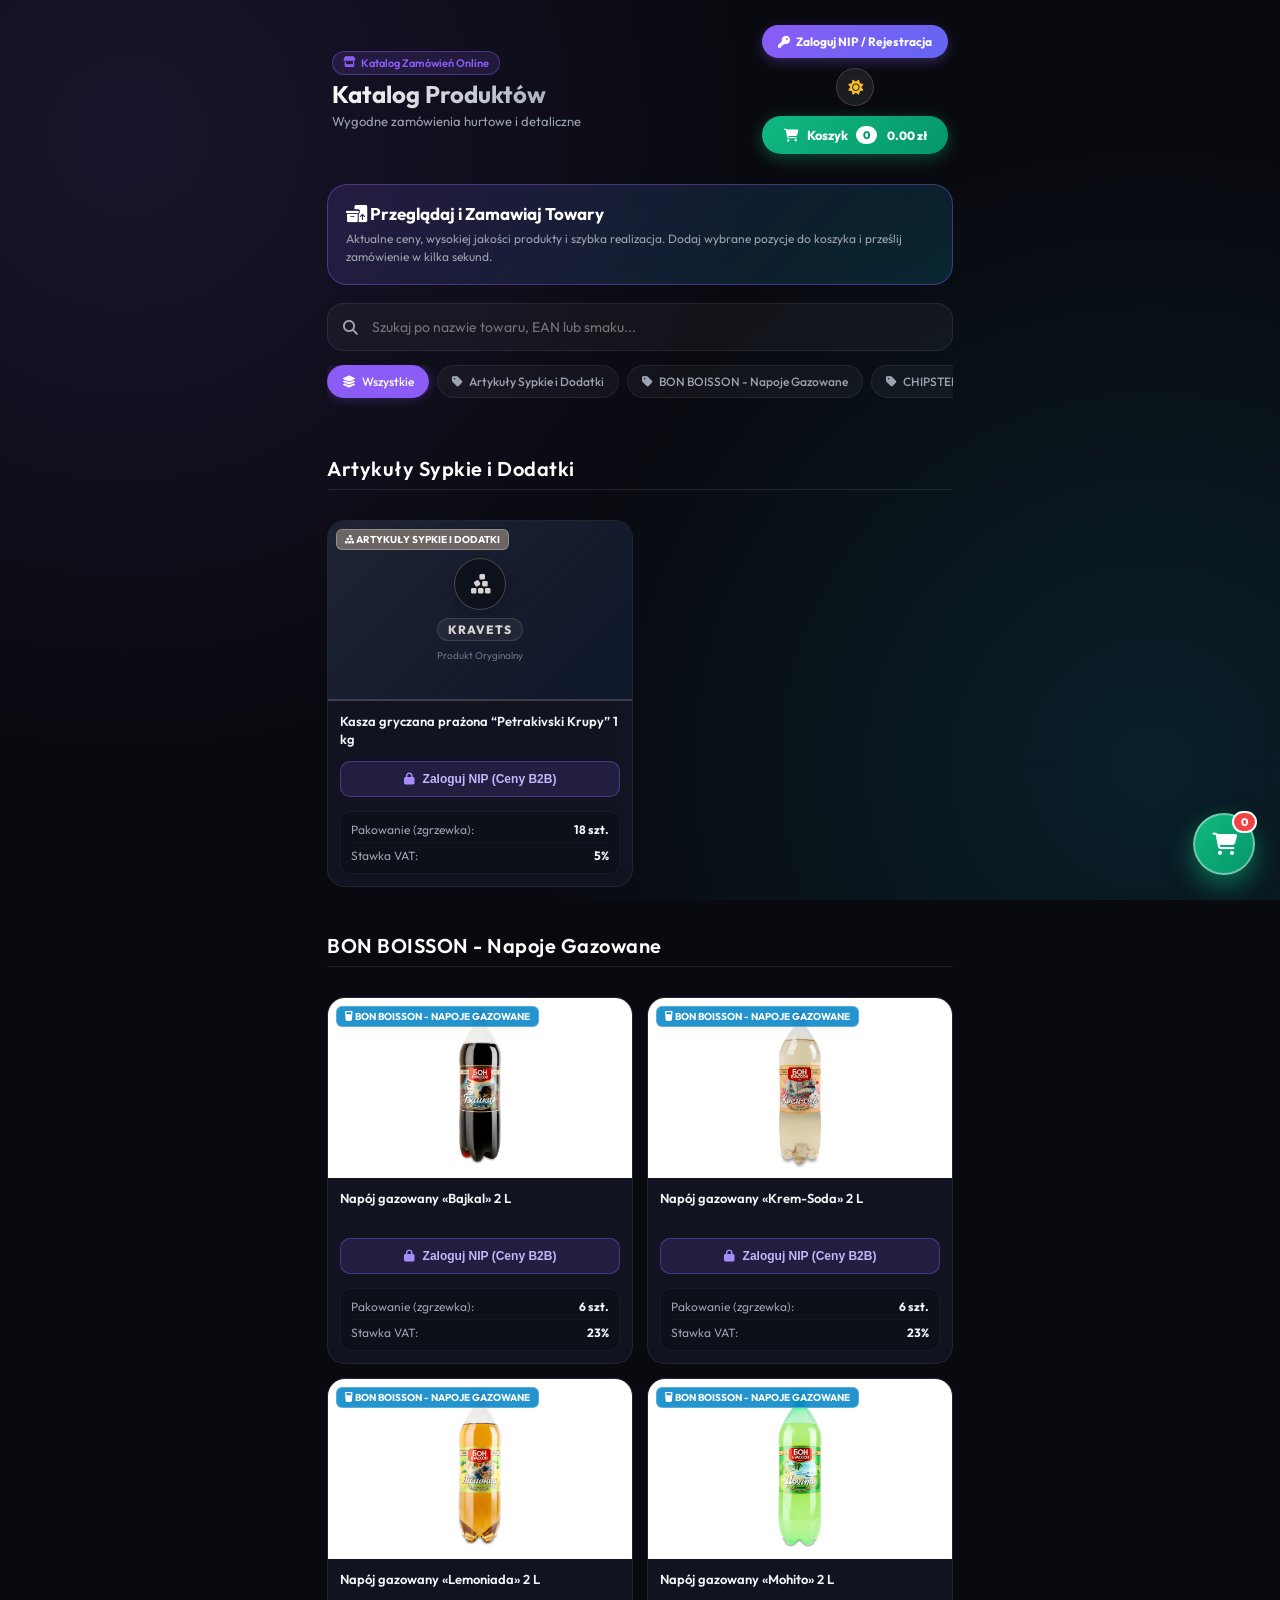
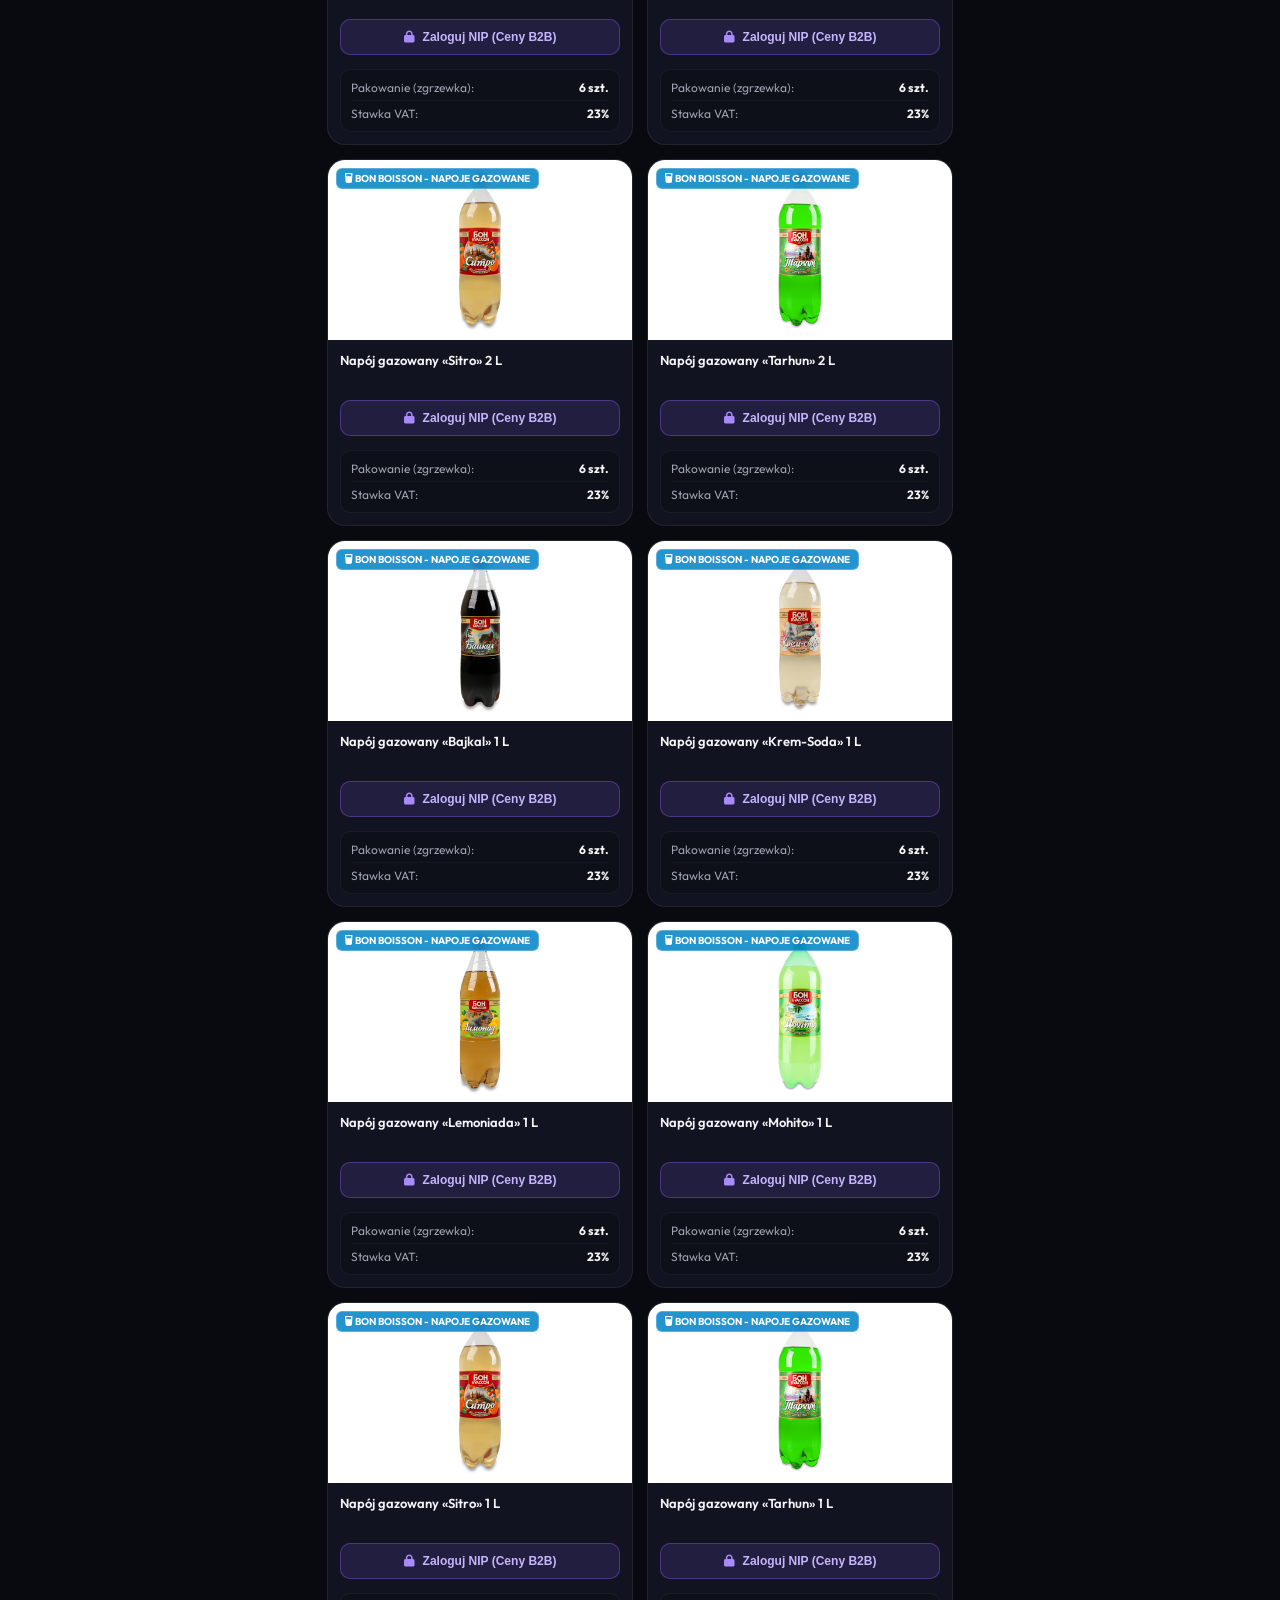
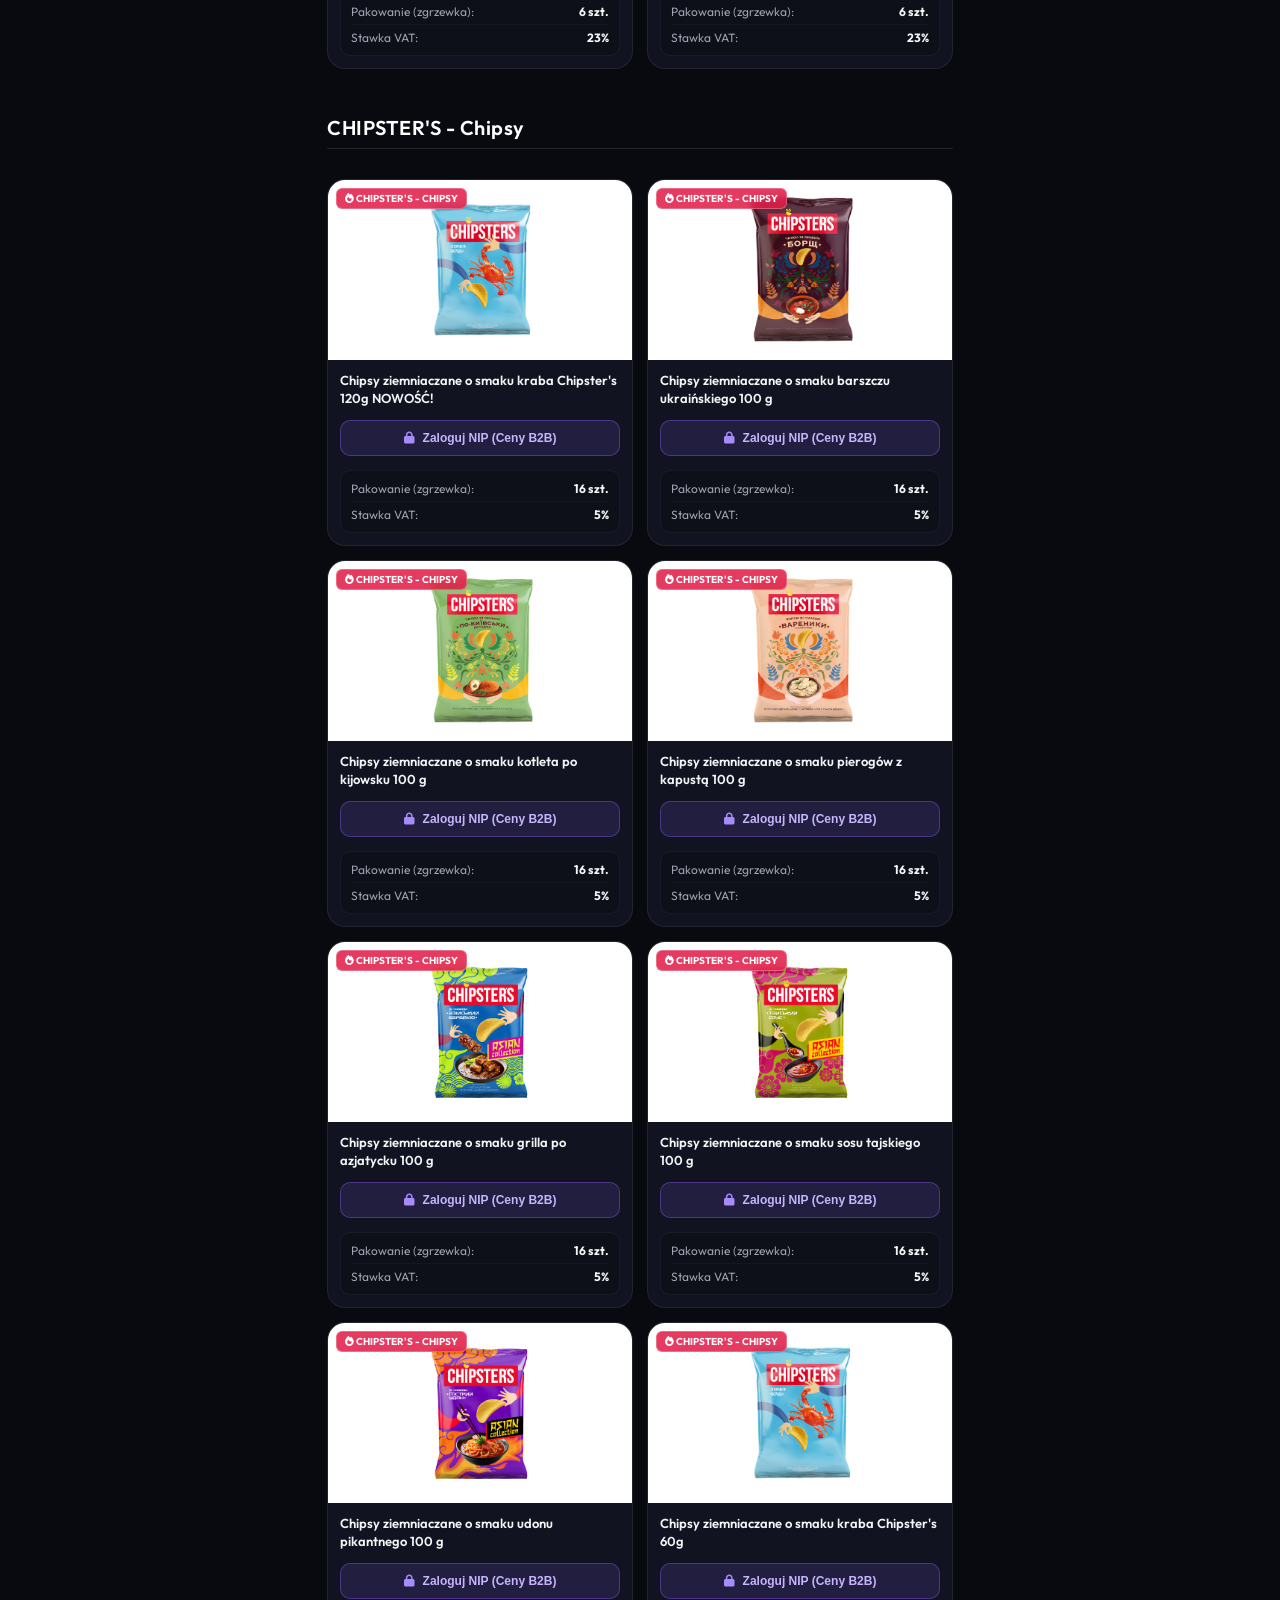
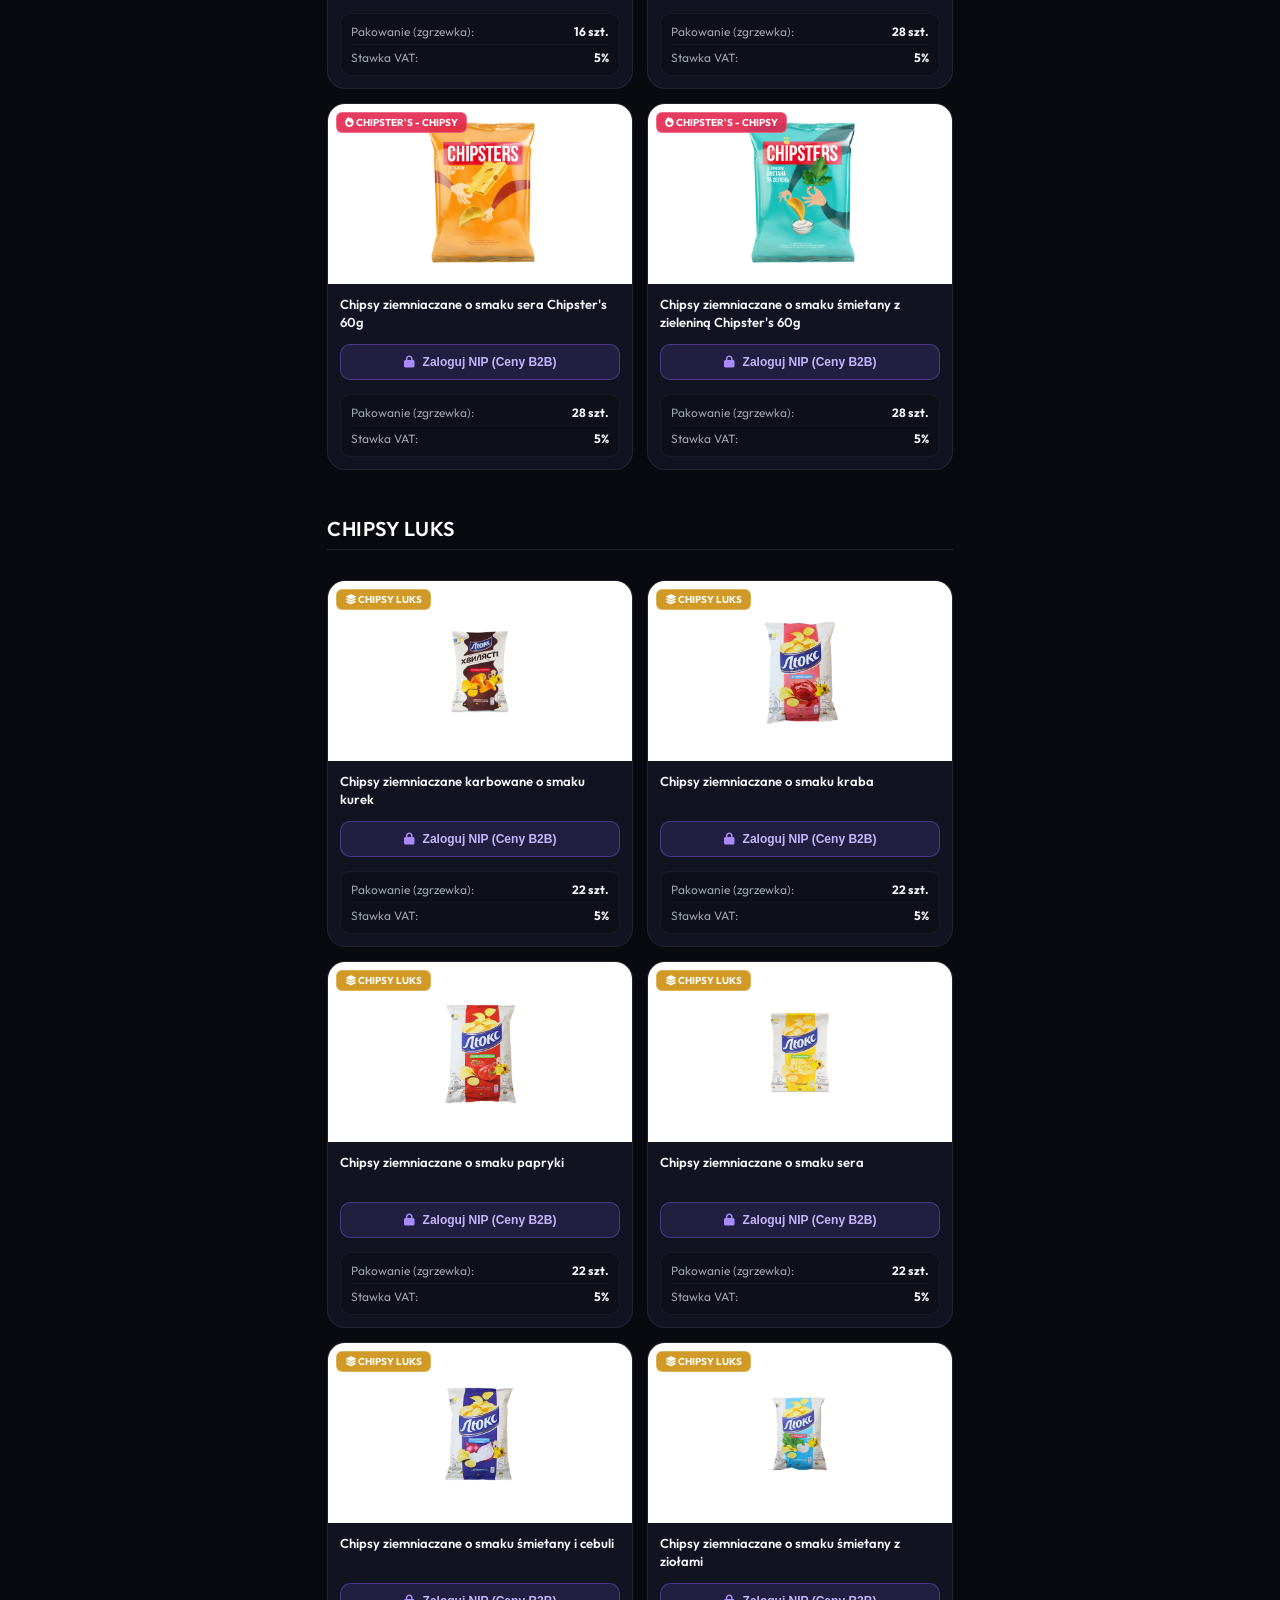
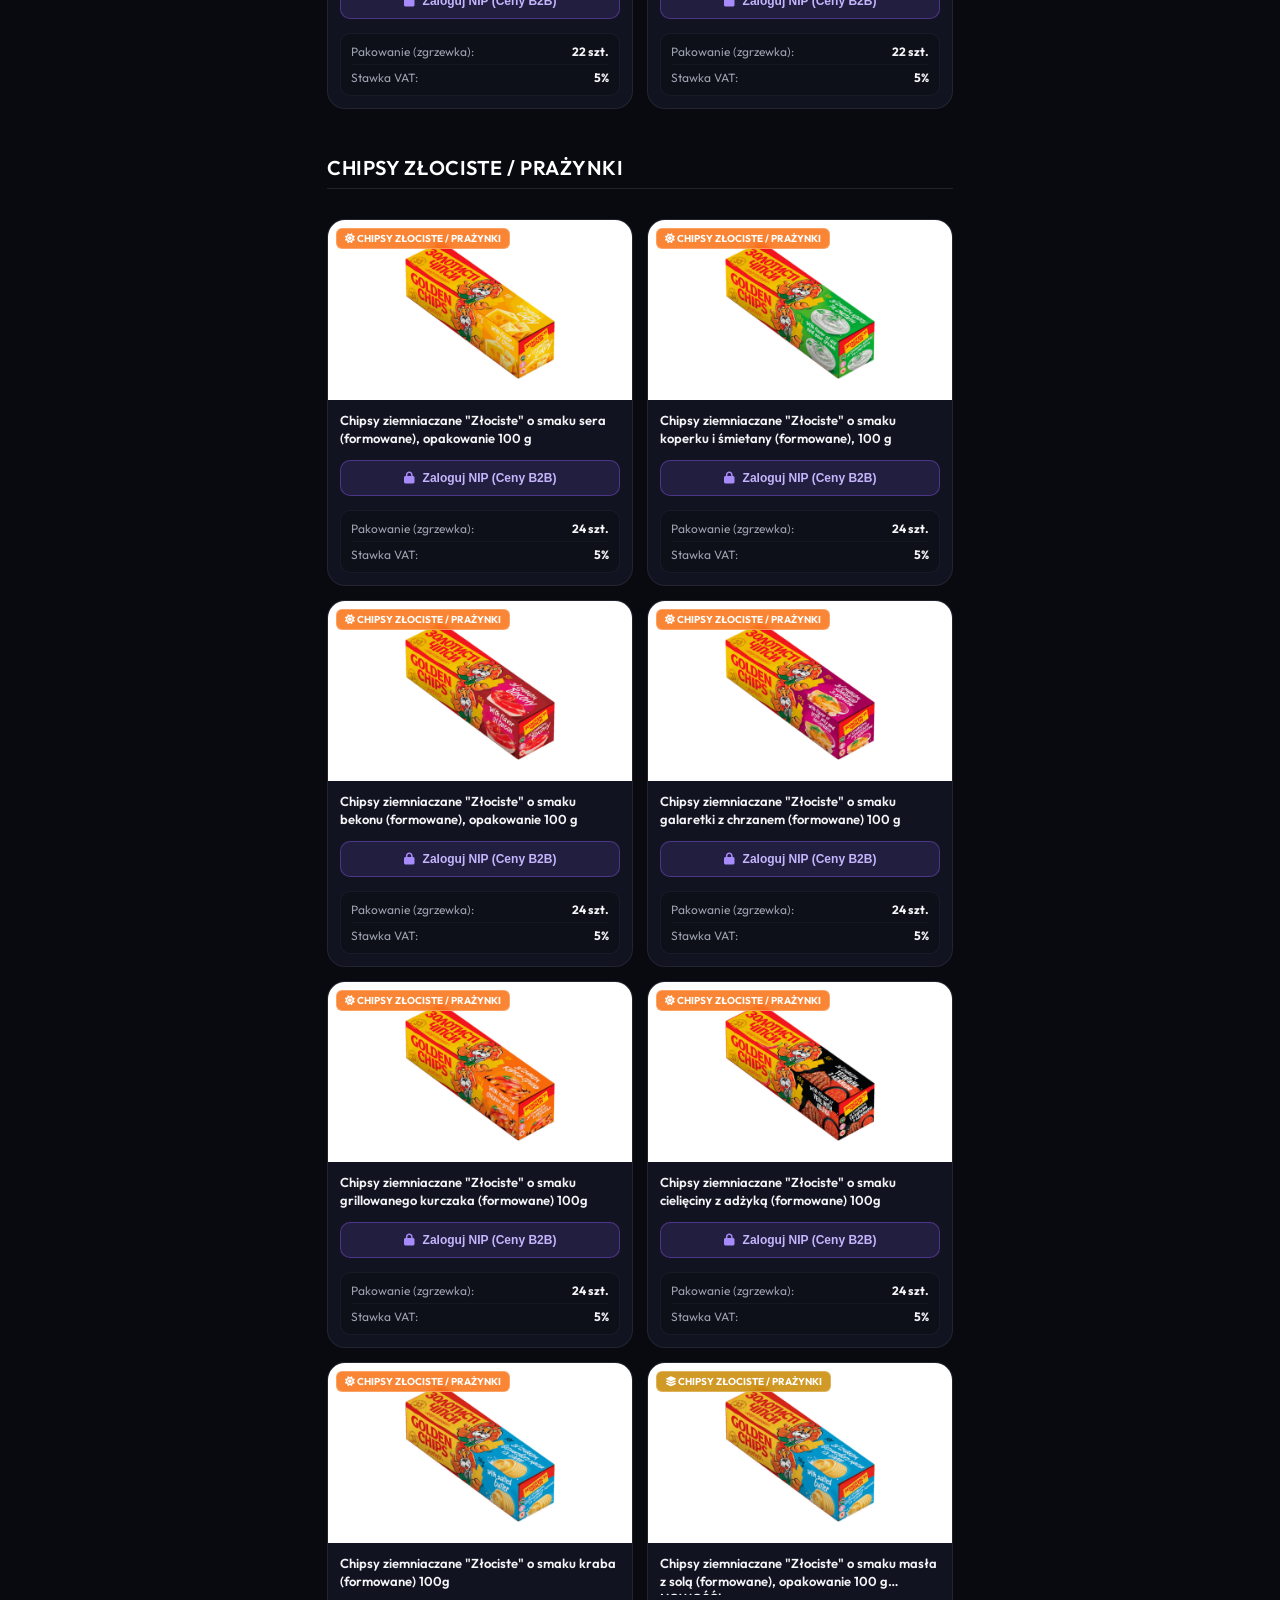
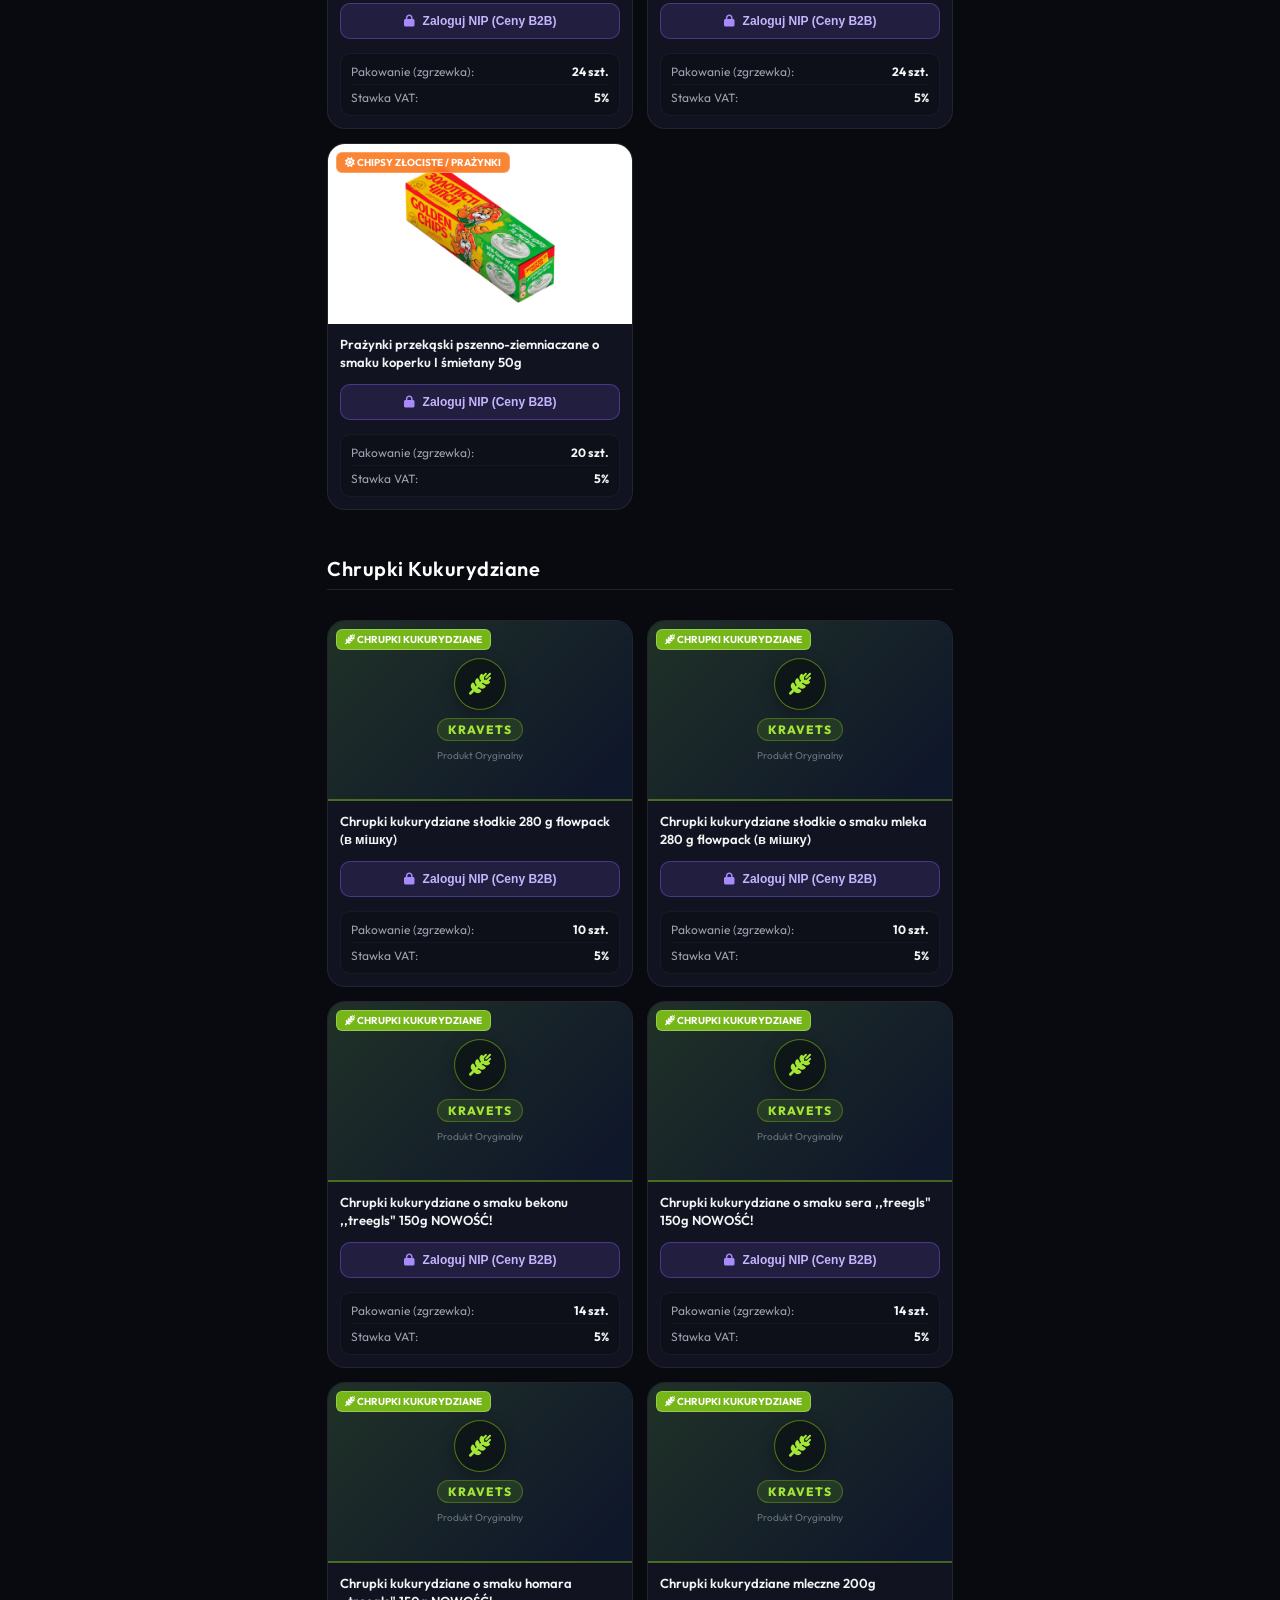
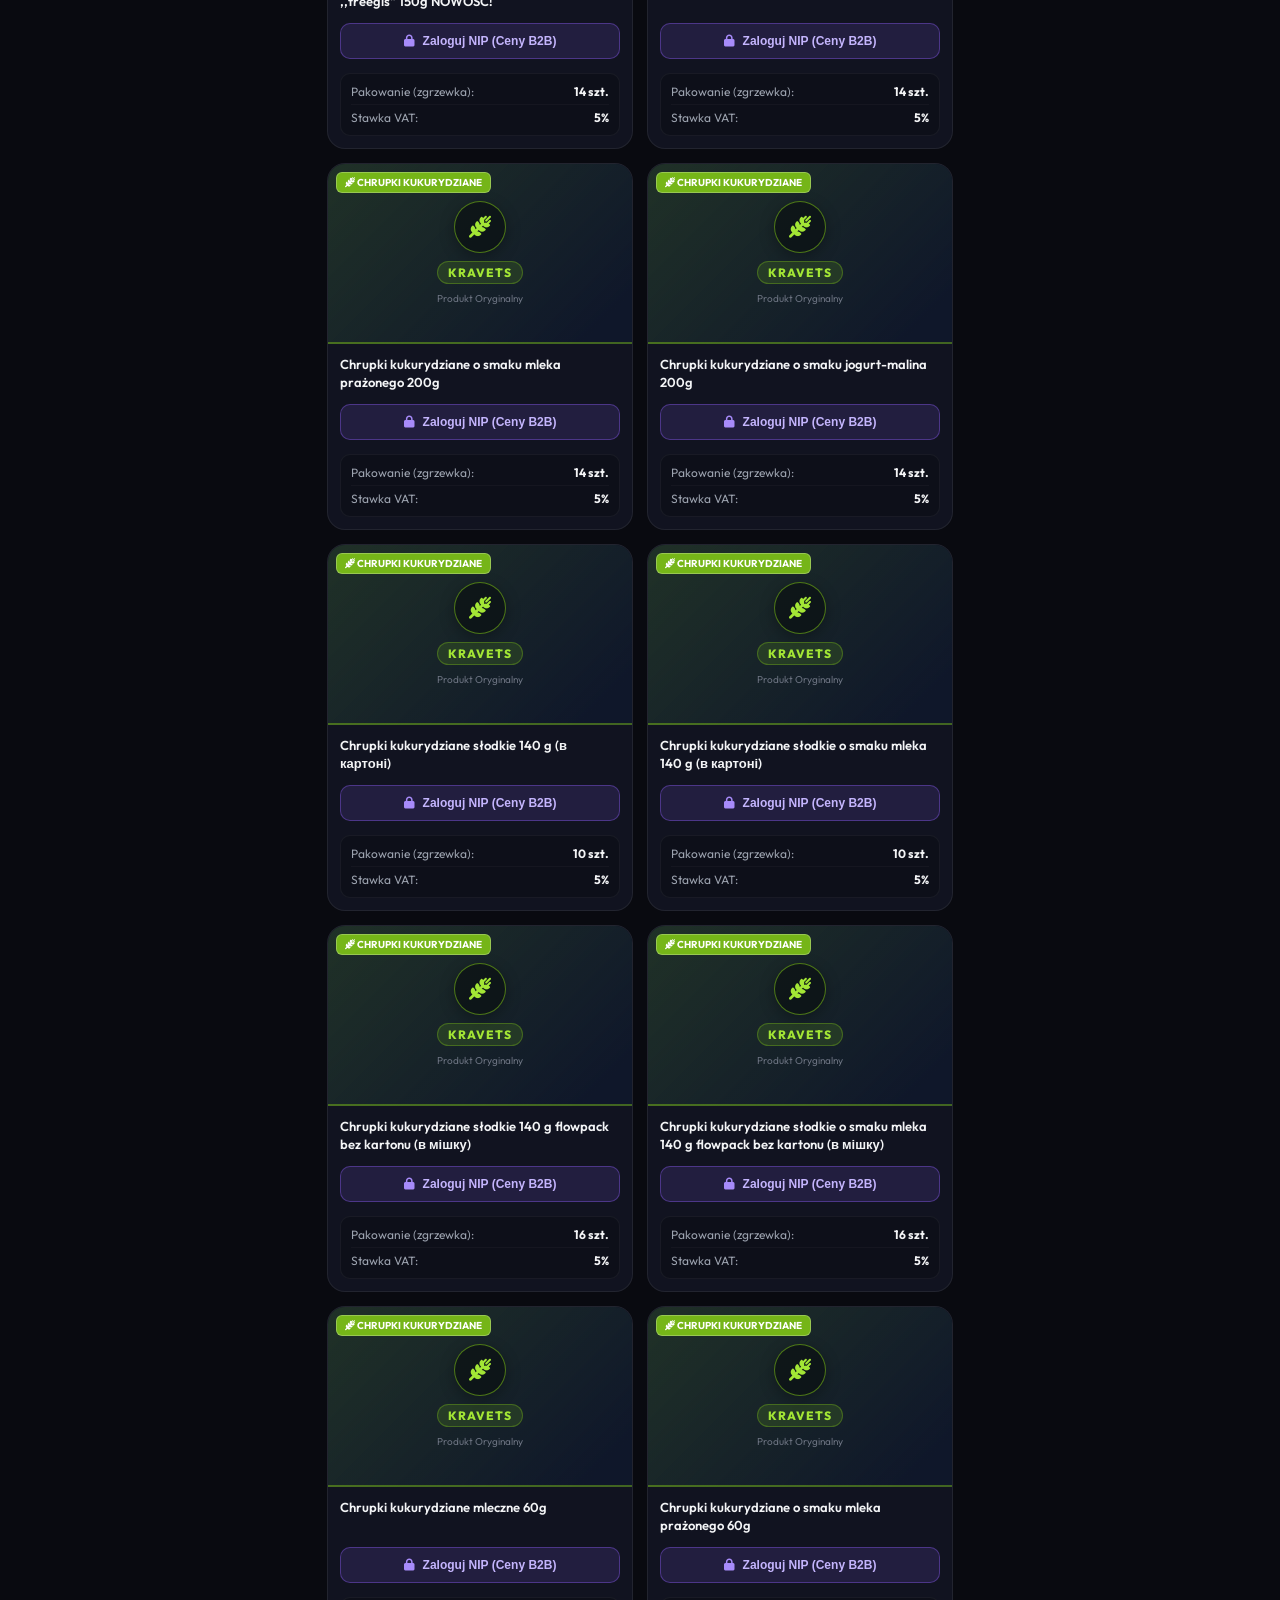
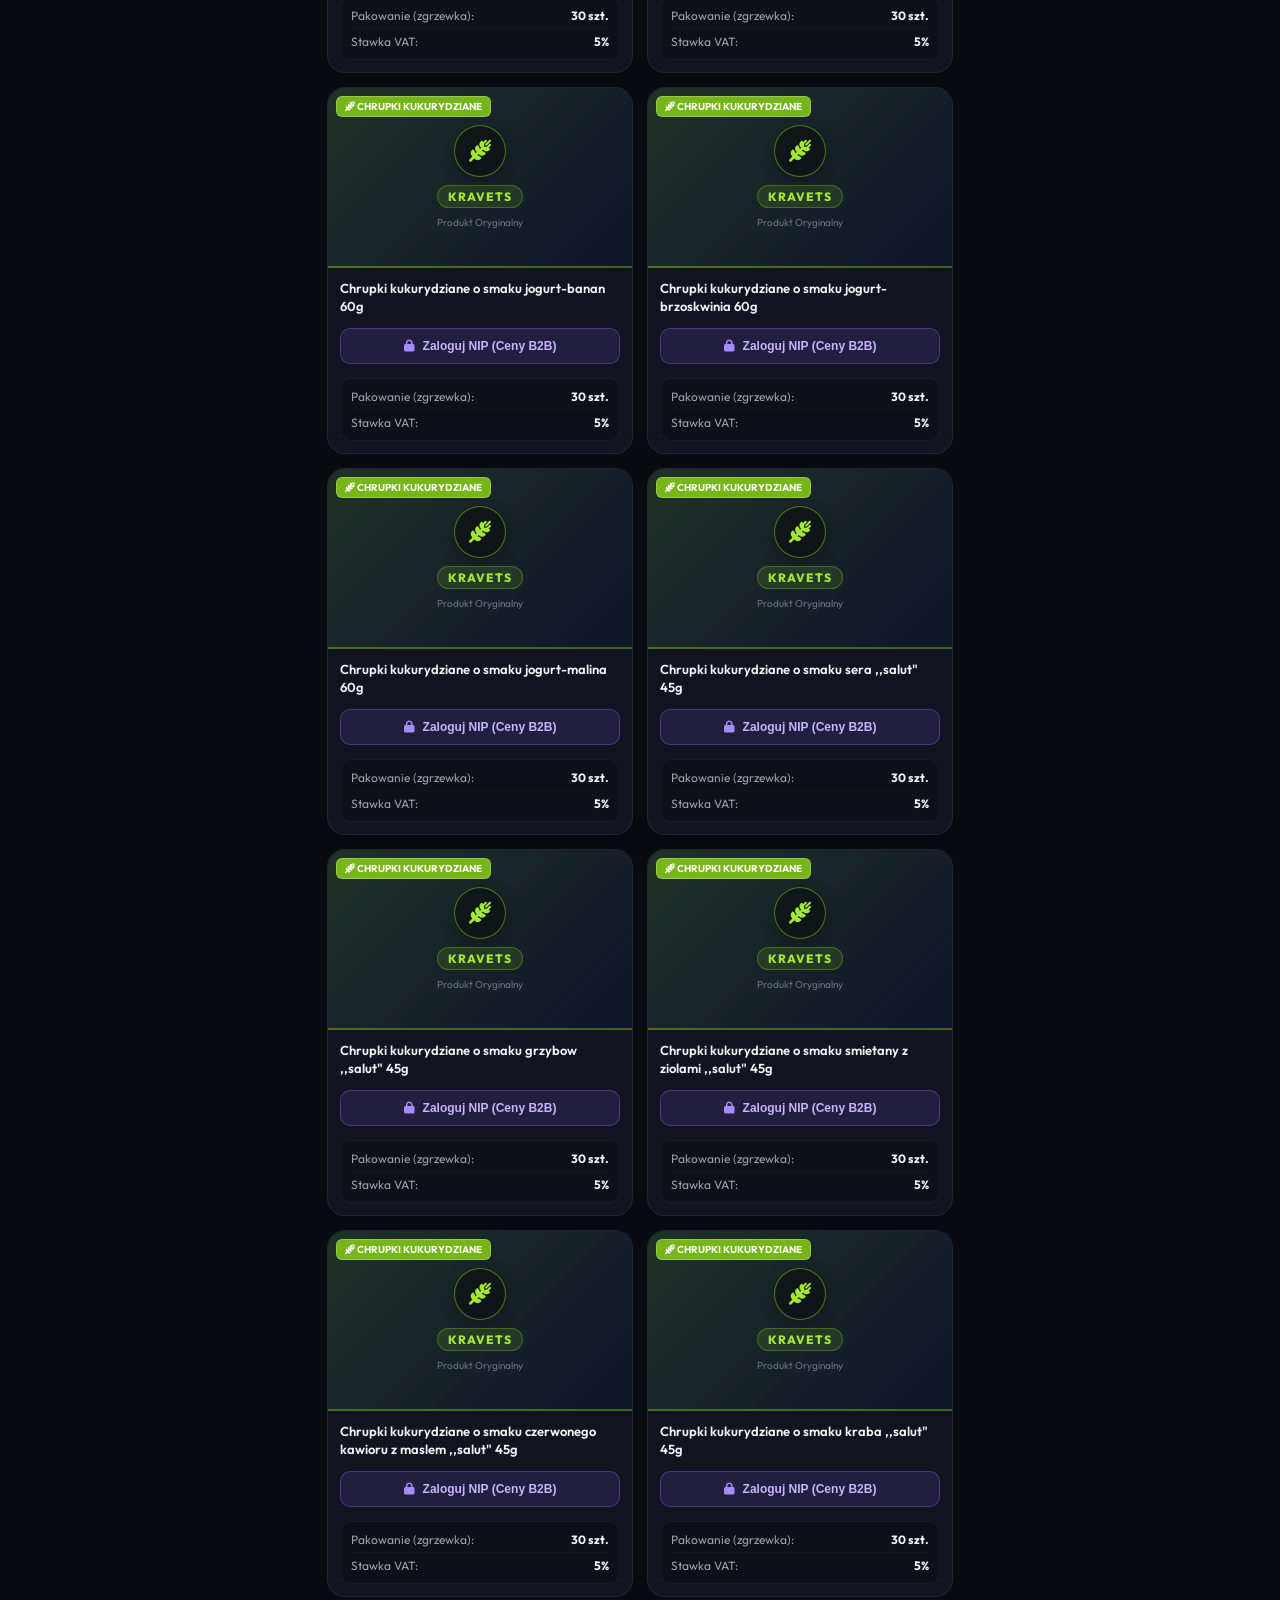
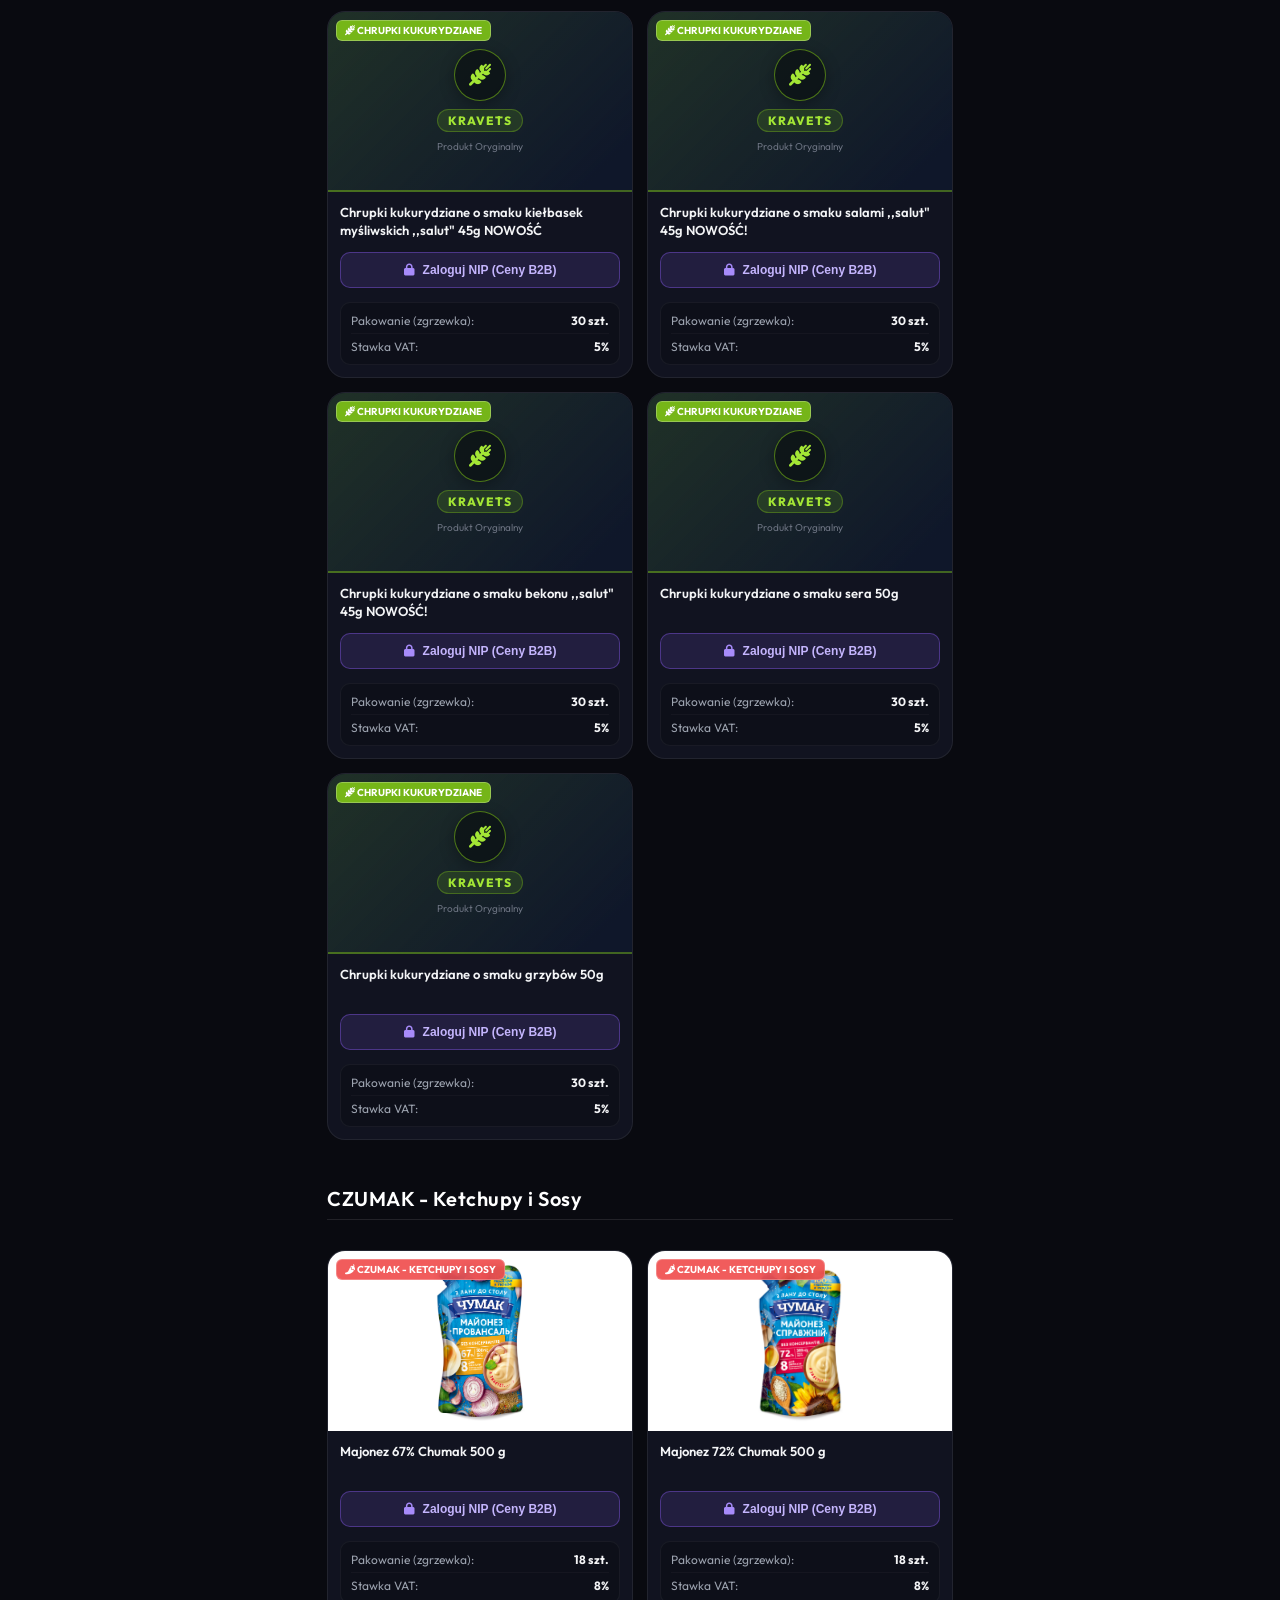
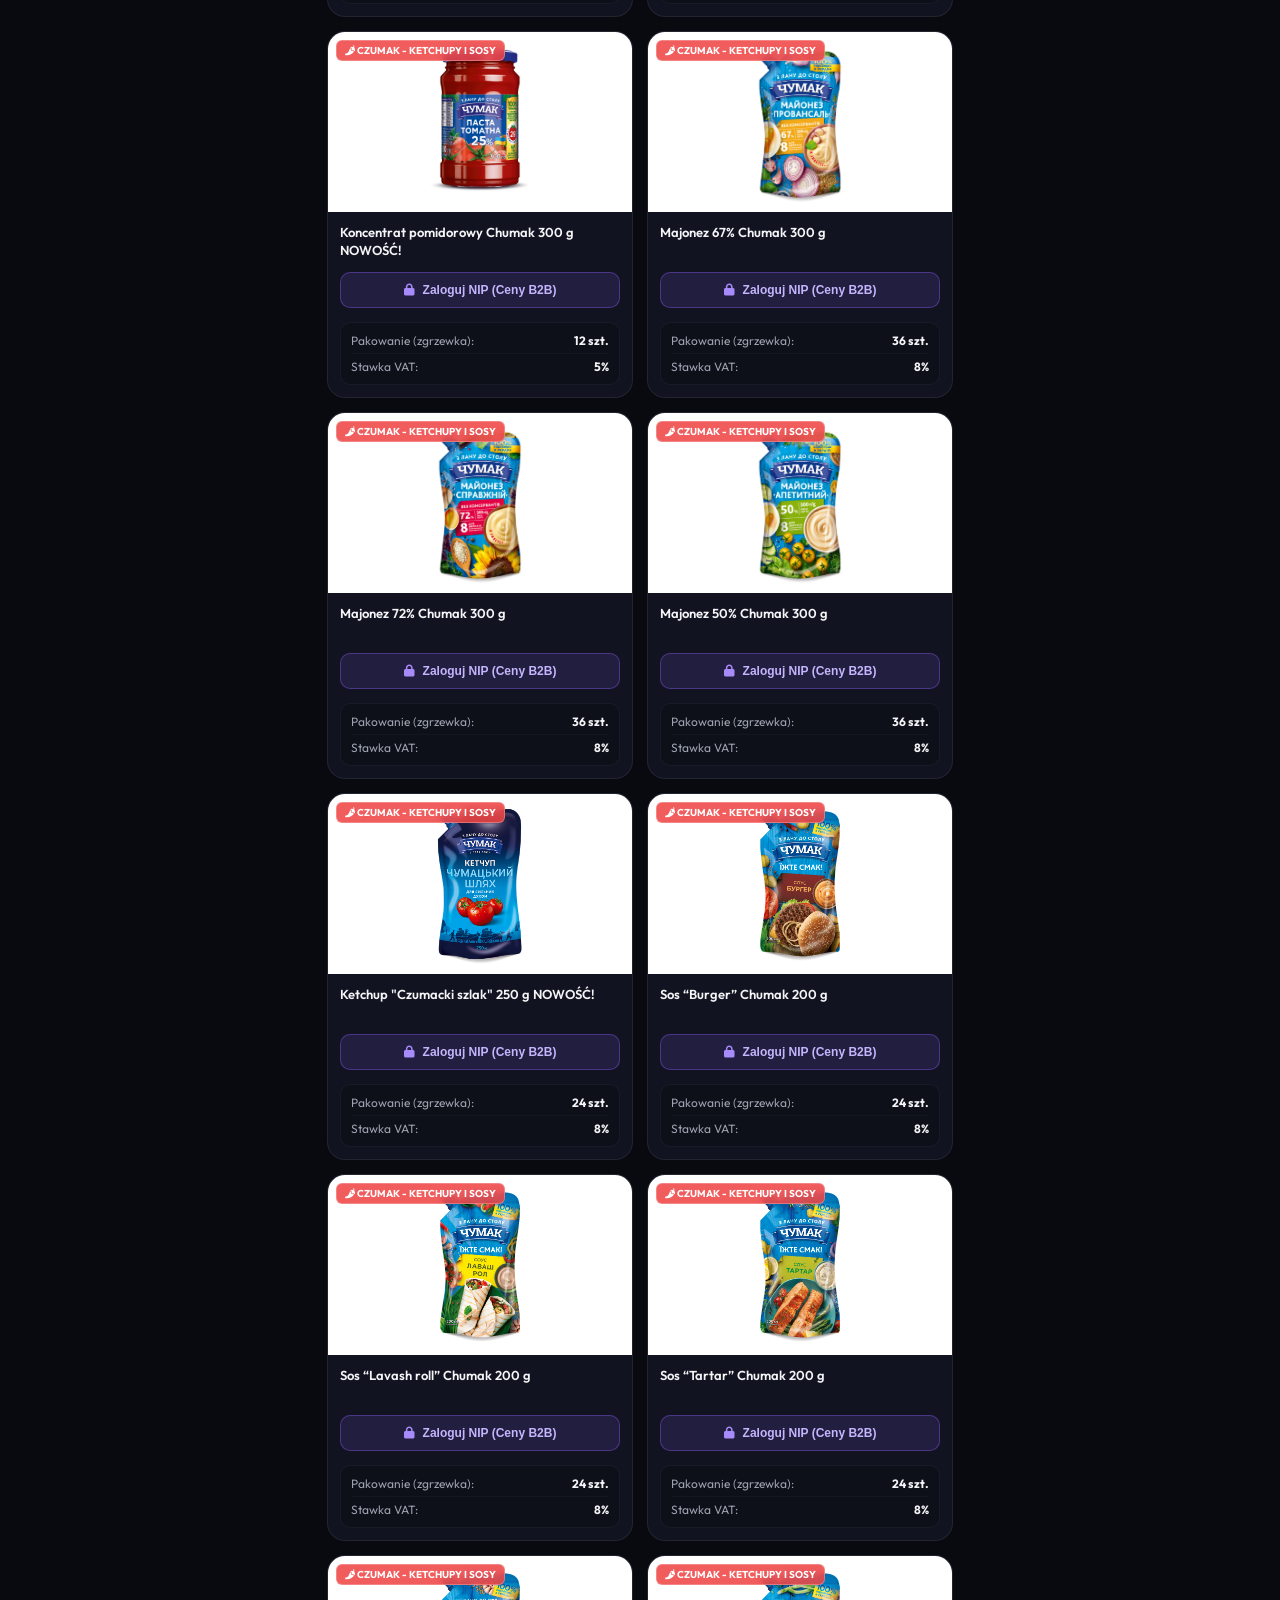
==== index.html @ bb0082f6 "Wdrożenie: Baza B2B (logowanie NIP), zamawianie w zgrzewkach, aktywacje WhatsApp i przełącznik motyw" ====
<!DOCTYPE html>
<html lang="pl">
<head>
    <meta charset="UTF-8">
    <meta name="viewport" content="width=device-width, initial-scale=1.0, maximum-scale=1.0, user-scalable=no">
    <title>Katalog Produktów Online - Zamawiaj Hurt & Detal</title>
    
    <!-- Ikony & Favicon -->
    <link rel="icon" type="image/x-icon" href="favicon.ico">
    <link rel="icon" type="image/png" sizes="32x32" href="assets/icons/favicon-32x32.png">
    <link rel="icon" type="image/png" sizes="16x16" href="assets/icons/favicon-16x16.png">
    <link rel="apple-touch-icon" sizes="180x180" href="assets/icons/apple-touch-icon.png">
    <link rel="manifest" href="manifest.json">

    <!-- Meta PWA Mobilne -->
    <meta name="theme-color" content="#0d0f1b">
    <meta name="mobile-web-app-capable" content="yes">
    <meta name="apple-mobile-web-app-capable" content="yes">
    <meta name="apple-mobile-web-app-status-bar-style" content="black-translucent">
    <meta name="apple-mobile-web-app-title" content="Katalog B2B">

    <!-- FontAwesome & Google Fonts -->
    <link rel="stylesheet" href="https://cdnjs.cloudflare.com/ajax/libs/font-awesome/6.4.0/css/all.min.css">
    
    <!-- Style CSS -->
    <link rel="stylesheet" href="style.css?v=2070">
</head>
<body class="mode-client">

    <!-- Pływający Przycisk Koszyka (Dla Telefonów i Komputerów) -->
    <div id="floatingCartBtn" onclick="openCartModalFromHeader()" style="position: fixed; bottom: 25px; right: 25px; z-index: 99999; cursor: pointer;" title="Otwórz koszyk zamówień">
        <div style="background: linear-gradient(135deg, #10b981, #059669); color: #fff; width: 62px; height: 62px; border-radius: 50%; display: flex; align-items: center; justify-content: center; box-shadow: 0 10px 25px rgba(16, 185, 129, 0.5); border: 2px solid rgba(255,255,255,0.4); position: relative; transition: transform 0.2s ease;">
            <i class="fa-solid fa-cart-shopping" style="font-size: 22px;"></i>
            <span id="cartCountBadge" style="position: absolute; top: -4px; right: -4px; background: #ef4444; color: #fff; font-size: 11px; font-weight: 800; padding: 2px 7px; border-radius: 20px; border: 2px solid #fff;">0</span>
        </div>
    </div>

    <div class="container">
        
        <!-- Nagłówek Katalogu Klienta -->
        <header class="header-bar">
            <div class="brand-block">
                <div class="brand-badge">
                    <i class="fa-solid fa-store"></i> Katalog Zamówień Online
                </div>
                <h1 id="appTitle">Katalog Produktów</h1>
                <p id="appSubtitle">Wygodne zamówienia hurtowe i detaliczne</p>
            </div>
            
            <div class="header-actions" style="display: flex; align-items: center; gap: 10px;">
                <div id="b2bHeaderAuthContainer">
                    <!-- Dynamiczny przycisk logowania lub badge firmy -->
                </div>

                <!-- Przełącznik motywu Jasny / Ciemny -->
                <button type="button" id="themeToggleBtn" onclick="toggleCatalogTheme()" style="background: rgba(255,255,255,0.08); border: 1px solid rgba(255,255,255,0.15); color: #fff; width: 38px; height: 38px; border-radius: 50%; display: flex; align-items: center; justify-content: center; cursor: pointer; font-size: 15px; transition: all 0.2s;" title="Przełącz motyw">
                    <i class="fa-solid fa-sun"></i>
                </button>

                <button class="btn btn-cart-header" id="headerCartBtn" onclick="openCartModalFromHeader()" style="background: linear-gradient(135deg, #10b981, #059669); color: #fff; font-weight: 700; font-size: 13px; padding: 10px 18px; border-radius: 25px; border: none; cursor: pointer; display: flex; align-items: center; gap: 8px; box-shadow: 0 4px 15px rgba(16, 185, 129, 0.35);">
                    <i class="fa-solid fa-cart-shopping"></i> <span>Koszyk</span>
                    <span id="headerCartBadge" style="background: #fff; color: #059669; padding: 2px 7px; border-radius: 12px; font-size: 11px; font-weight: 800;">0</span>
                    <span id="headerCartTotal" style="font-size: 12px; font-weight: 800; margin-left: 2px;">0,00 zł</span>
                </button>
            </div>
        </header>

        <!-- ================= WIDOK KLIENTA: KATALOG PRODUKTÓW ================= -->
        <section id="view-client-catalog" class="view-section active">
            <div class="catalog-hero">
                <div class="hero-content">
                    <h2><i class="fa-solid fa-boxes-packing"></i> Przeglądaj i Zamawiaj Towary</h2>
                    <p>Aktualne ceny, wysokiej jakości produkty i szybka realizacja. Dodaj wybrane pozycje do koszyka i prześlij zamówienie w kilka sekund.</p>
                </div>
            </div>

            <div class="search-wrapper">
                <i class="fa-solid fa-magnifying-glass"></i>
                <input type="text" id="catalogSearchInput" class="search-input" placeholder="Szukaj po nazwie towaru, EAN lub smaku...">
            </div>

            <div class="categories-bar" id="categoriesBar">
                <!-- Generowane dynamicznie w app.js -->
            </div>
            
            <div class="subcategories-bar" id="subCategoriesBar" style="display: none;">
                <!-- Generowane dynamicznie w app.js na podstawie wybranej kategorii -->
            </div>

            <div class="products-grid" id="catalogProductsGrid"></div>
        </section>

    </div>

    <!-- ================= MODALE DLA KLIENTA ================= -->

    <!-- MODAL SZCZEGÓŁÓW TOWARU (PODGLĄD DLA KLIENTA) -->
    <div class="modal" id="productDetailsModal">
        <div class="modal-content modal-lg" style="background: #111422; border: 1px solid rgba(255,255,255,0.12); border-radius: 20px; max-width: 750px; width: 95%;">
            <div class="modal-header" style="border-bottom: 1px solid rgba(255,255,255,0.08); padding-bottom: 15px;">
                <div class="brand-badge" id="modalProductCategoryBadge" style="font-size: 11px; margin: 0;">
                    <i class="fa-solid fa-tag"></i> Produkt
                </div>
                <button class="modal-close" onclick="closeModal('productDetailsModal')" style="background: none; border: none; color: var(--text-muted); font-size: 26px; cursor: pointer;">&times;</button>
            </div>
            <div class="modal-body" style="padding-top: 15px;">
                <div style="display: grid; grid-template-columns: repeat(auto-fit, minmax(260px, 1fr)); gap: 20px; align-items: center;">
                    
                    <!-- LEWA KOLUMNA: PACKSHOT HD -->
                    <div style="display: flex; flex-direction: column; align-items: center; gap: 10px;">
                        <div style="width: 100%; aspect-ratio: 1/1; max-width: 320px; background: #ffffff; border-radius: 16px; display: flex; align-items: center; justify-content: center; overflow: hidden; box-shadow: 0 10px 25px rgba(0,0,0,0.5); border: 2px solid rgba(255,255,255,0.1);">
                            <img id="modalProductImg" src="" alt="Zdjęcie produktu" style="width: 100%; height: 100%; object-fit: contain; padding: 12px;">
                        </div>
                    </div>

                    <!-- PRAWA KOLUMNA: DANE TOWAROWE I ZAMAWIANIE -->
                    <div style="display: flex; flex-direction: column; gap: 14px;">
                        <div>
                            <h2 id="modalProductName" style="font-size: 20px; font-weight: 800; color: #fff; margin: 0 0 6px 0; line-height: 1.3;">Nazwa Produktu</h2>
                            <div style="font-size: 12px; color: var(--text-muted); display: flex; flex-wrap: wrap; gap: 12px;">
                                <span>Kod EAN: <strong id="modalProductEan" style="color: #c4b5fd; font-family: monospace; font-size: 13px;">-</strong></span>
                                <span>SKU: <strong id="modalProductSku" style="color: var(--text-main); font-family: monospace;">-</strong></span>
                                <span>Stawka VAT: <strong id="modalProductVat" style="color: #fbbf24;">-</strong></span>
                            </div>
                        </div>

                        <!-- PARAMETRY CENOWE I LOGISTYCZNE -->
                        <div style="display: grid; grid-template-columns: repeat(auto-fit, minmax(130px, 1fr)); gap: 10px; background: rgba(0,0,0,0.25); padding: 12px; border-radius: 12px; border: 1px solid rgba(255,255,255,0.06);">
                            <div>
                                <div style="font-size: 10px; text-transform: uppercase; color: var(--text-dim); font-weight: 700;">Cena Netto / Szt.</div>
                                <div id="modalProductPrice" style="font-size: 22px; font-weight: 800; color: #34d399; margin-top: 2px;">0.00 zł</div>
                                <div id="modalProductPriceGross" style="font-size: 11px; color: var(--text-dim);">brutto: 0.00 zł</div>
                            </div>
                            <div>
                                <div style="font-size: 10px; text-transform: uppercase; color: var(--text-dim); font-weight: 700;">Pakowanie Zbiorcze</div>
                                <div id="modalProductPackInfo" style="font-size: 15px; font-weight: 700; color: #38bdf8; margin-top: 2px;">1 szt.</div>
                                <div id="modalProductPackagePrice" style="font-size: 11px; color: #fcd34d;">-</div>
                            </div>
                        </div>

                        <!-- AKCJE DODAWANIA DO KOSZYKA -->
                        <div id="modalClientActions" style="display: flex; gap: 12px; align-items: center; margin-top: 10px;">
                            <div class="quantity-picker" style="height: 46px; background: rgba(255,255,255,0.08); border-radius: 10px; display: flex; align-items: center; border: 1px solid rgba(255,255,255,0.15);">
                                <button class="qty-btn" id="modalQtyMinus" style="width: 38px; height: 100%; background: none; border: none; color: #fff; font-size: 18px; cursor: pointer;">-</button>
                                <input type="number" id="modalQtyInput" value="1" min="1" max="999" style="width: 50px; text-align: center; background: transparent; border: none; color: #fff; font-size: 16px; font-weight: 700;">
                                <button class="qty-btn" id="modalQtyPlus" style="width: 38px; height: 100%; background: none; border: none; color: #fff; font-size: 18px; cursor: pointer;">+</button>
                            </div>
                            <button class="btn btn-cart-add" id="modalAddToCartBtn" style="flex: 1; height: 46px; font-size: 14px; font-weight: 700; display: flex; align-items: center; justify-content: center; gap: 8px; background: linear-gradient(135deg, #10b981, #059669); color: #fff; border-radius: 10px; border: none; cursor: pointer; box-shadow: 0 4px 15px rgba(16,185,129,0.3);">
                                <i class="fa-solid fa-cart-plus"></i> Dodaj do Koszyka
                            </button>
                        </div>
                    </div>
                </div>
            </div>
        </div>
    </div>

    <!-- MODAL KOSZYKA I ZAMÓWIENIA -->
    <div class="modal" id="cartModal">
        <div class="modal-content modal-lg" style="max-width: 650px; width: 95%; background: #111422; border: 1px solid rgba(255,255,255,0.12); border-radius: 20px;">
            <div class="modal-header" style="border-bottom: 1px solid rgba(255,255,255,0.08); padding-bottom: 15px;">
                <h3 style="margin: 0; font-size: 18px; font-weight: 800; color: #fff; display: flex; align-items: center; gap: 10px;">
                    <i class="fa-solid fa-cart-shopping" style="color: #10b981;"></i> Twój Koszyk Zamówień
                </h3>
                <button class="modal-close" onclick="closeModal('cartModal')" style="background: none; border: none; color: var(--text-muted); font-size: 26px; cursor: pointer;">&times;</button>
            </div>
            <div class="modal-body" style="padding-top: 15px;">
                <div id="cartItemsList" class="cart-items-container" style="max-height: 250px; overflow-y: auto; margin-bottom: 15px;"></div>

                <div class="cart-summary-box" style="background: rgba(16, 185, 129, 0.08); border: 1px solid rgba(16, 185, 129, 0.25); border-radius: 12px; padding: 14px; margin-bottom: 20px;">
                    <div style="display: flex; justify-content: space-between; align-items: center; font-size: 16px; font-weight: 800; color: #fff;">
                        <span>Razem do zapłaty (Netto):</span>
                        <strong id="cartSummaryTotal" style="color: #34d399; font-size: 22px;">0,00 zł</strong>
                    </div>
                </div>

                <div class="checkout-form-box" style="background: rgba(0,0,0,0.25); padding: 18px; border-radius: 14px; border: 1px solid rgba(255,255,255,0.06);">
                    <h4 style="margin: 0 0 14px 0; font-size: 14px; font-weight: 800; color: #f8fafc; display: flex; align-items: center; gap: 8px;">
                        <i class="fa-solid fa-user-pen" style="color: #38bdf8;"></i> Dane do złożenia zamówienia:
                    </h4>
                    
                    <div style="display: grid; grid-template-columns: 1fr 1fr; gap: 12px; margin-bottom: 12px;">
                        <div class="form-group" style="margin: 0;">
                            <label for="checkoutName" style="font-size: 11px; font-weight: 700; color: var(--text-muted); display: block; margin-bottom: 4px;">Nazwa Firmy / Imię i Nazwisko *</label>
                            <input type="text" id="checkoutName" class="form-control" placeholder="np. Sklep ABC / Jan Kowalski" required>
                        </div>
                        <div class="form-group" style="margin: 0;">
                            <label for="checkoutPhone" style="font-size: 11px; font-weight: 700; color: var(--text-muted); display: block; margin-bottom: 4px;">Numer Telefonu *</label>
                            <input type="tel" id="checkoutPhone" class="form-control" placeholder="np. 500 600 700" required>
                        </div>
                    </div>

                    <div style="display: grid; grid-template-columns: 1fr 1fr; gap: 12px; margin-bottom: 12px;">
                        <div class="form-group" style="margin: 0;">
                            <label for="checkoutEmail" style="font-size: 11px; font-weight: 700; color: var(--text-muted); display: block; margin-bottom: 4px;">Adres E-mail *</label>
                            <input type="email" id="checkoutEmail" class="form-control" placeholder="np. biuro@firma.pl" required>
                        </div>
                        <div class="form-group" style="margin: 0;">
                            <label for="checkoutNip" style="font-size: 11px; font-weight: 700; color: var(--text-muted); display: block; margin-bottom: 4px;">NIP (opcjonalnie do faktury)</label>
                            <input type="text" id="checkoutNip" class="form-control" placeholder="np. 1234567890">
                        </div>
                    </div>

                    <div class="form-group" style="margin-bottom: 12px;">
                        <label for="checkoutAddress" style="font-size: 11px; font-weight: 700; color: var(--text-muted); display: block; margin-bottom: 4px;">Adres Dostawy / Miasto *</label>
                        <input type="text" id="checkoutAddress" class="form-control" placeholder="np. ul. Kwiatowa 5, 00-001 Warszawa" required>
                    </div>

                    <div class="form-group" style="margin-bottom: 18px;">
                        <label for="checkoutNotes" style="font-size: 11px; font-weight: 700; color: var(--text-muted); display: block; margin-bottom: 4px;">Uwagi do zamówienia (opcjonalnie)</label>
                        <textarea id="checkoutNotes" class="form-control" style="height: 50px;" placeholder="np. dostawa w godzinach 8:00 - 14:00..."></textarea>
                    </div>

                    <div style="display: flex; flex-direction: column; gap: 10px;">
                        <!-- PRZYCISK GŁÓWNY: E-MAIL Z DUBLOWANIEM NA WHATSAPP -->
                        <button class="btn" id="sendEmailAndWhatsAppOrderBtn" onclick="submitEmailAndWhatsAppOrder()" style="background: linear-gradient(135deg, #10b981 0%, #059669 100%); color: #fff; font-weight: 800; font-size: 14px; padding: 14px; border-radius: 12px; border: none; cursor: pointer; box-shadow: 0 4px 15px rgba(16,185,129,0.4); display: flex; align-items: center; justify-content: center; gap: 10px;">
                            <i class="fa-solid fa-paper-plane"></i> Złóż Zamówienie (E-mail + WhatsApp)
                        </button>

                        <div style="display: grid; grid-template-columns: 1fr 1fr; gap: 10px;">
                            <!-- PRZYCISK 2: TYLKO WHATSAPP -->
                            <button class="btn" id="sendWhatsAppOrderBtn" onclick="submitWhatsAppOnlyOrder()" style="background: #25D366; color: #fff; font-weight: 700; font-size: 13px; padding: 11px; border-radius: 10px; border: none; cursor: pointer; display: flex; align-items: center; justify-content: center; gap: 6px;">
                                <i class="fa-brands fa-whatsapp" style="font-size: 16px;"></i> Tylko WhatsApp
                            </button>

                            <!-- PRZYCISK 3: POBIERZ ZAMÓWIENIE / DRUK PDF -->
                            <button class="btn btn-secondary" id="downloadOrderPdfBtn" onclick="downloadOrderFileOrPrint()" style="font-size: 13px; font-weight: 700; padding: 11px; border-radius: 10px; border: 1px solid rgba(255,255,255,0.2); color: #fff; cursor: pointer; display: flex; align-items: center; justify-content: center; gap: 6px;">
                                <i class="fa-solid fa-file-arrow-down"></i> Pobierz Plik / Druk
                            </button>
                        </div>
                    </div>
                </div>
            </div>
        </div>
    </div>

    <!-- ================= MODAL LOGOWANIA I REJESTRACJI B2B ================= -->
    <div id="b2bAuthModal" class="modal">
        <div class="modal-content" style="max-width: 480px; padding: 26px; border-radius: 20px; background: #0f1120; border: 1px solid rgba(139, 92, 246, 0.3); box-shadow: 0 25px 60px rgba(0,0,0,0.85);">
            <div class="modal-header" style="display: flex; justify-content: space-between; align-items: center; margin-bottom: 20px; border-bottom: 1px solid rgba(255,255,255,0.08); padding-bottom: 12px;">
                <h3 style="margin: 0; font-size: 18px; color: #fff; display: flex; align-items: center; gap: 10px;">
                    <i class="fa-solid fa-building-shield" style="color: #8b5cf6;"></i> Strefa Klienta B2B
                </h3>
                <button type="button" class="modal-close" onclick="closeModal('b2bAuthModal')" style="background:none; border:none; color:var(--text-muted); font-size:22px; cursor:pointer;">&times;</button>
            </div>

            <!-- Zakładki Logowanie / Rejestracja -->
            <div style="display: grid; grid-template-columns: 1fr 1fr; gap: 8px; margin-bottom: 20px; background: rgba(0,0,0,0.3); padding: 4px; border-radius: 12px; border: 1px solid rgba(255,255,255,0.05);">
                <button type="button" id="tabBtnB2bLogin" onclick="switchB2bAuthTab('login')" style="background: var(--primary); color: #fff; border: none; padding: 9px; border-radius: 9px; font-weight: 700; font-size: 13px; cursor: pointer; transition: all 0.2s ease;">
                    <i class="fa-solid fa-right-to-bracket"></i> Logowanie NIP
                </button>
                <button type="button" id="tabBtnB2bRegister" onclick="switchB2bAuthTab('register')" style="background: transparent; color: var(--text-muted); border: none; padding: 9px; border-radius: 9px; font-weight: 700; font-size: 13px; cursor: pointer; transition: all 0.2s ease;">
                    <i class="fa-solid fa-user-plus"></i> Nowa Firma
                </button>
            </div>

            <!-- FORMULARZ 1: LOGOWANIE PO NIP -->
            <div id="b2bLoginFormSection">
                <p style="font-size: 13px; color: var(--text-muted); margin-bottom: 16px; line-height: 1.4;">
                    Wpisz <strong>10-cyfrowy NIP</strong> swojej firmy, aby odblokować dostęp do cen hurtowych i zamawiania.
                </p>
                <div class="form-group" style="margin-bottom: 16px;">
                    <label for="b2bLoginNipInput" style="font-size: 12px; font-weight: 700; color: #c4b5fd; display: block; margin-bottom: 6px;">Numer NIP Twojej Firmy *</label>
                    <input type="text" id="b2bLoginNipInput" class="form-control" placeholder="np. 1234567890" maxlength="10" style="font-size: 16px; font-weight: 700; letter-spacing: 1.5px; text-align: center;">
                </div>
                <div id="b2bLoginErrorMsg" style="color: #ef4444; font-size: 12px; font-weight: 600; margin-bottom: 14px; min-height: 18px; text-align: center;"></div>
                
                <button type="button" onclick="handleB2bLoginSubmit()" class="btn" style="width: 100%; background: linear-gradient(135deg, #8b5cf6, #6366f1); color: #fff; font-weight: 800; font-size: 14px; padding: 13px; border-radius: 12px; border: none; cursor: pointer; box-shadow: 0 4px 15px rgba(139,92,246,0.4);">
                    <i class="fa-solid fa-unlock-keyhole"></i> Zaloguj i Pokaż Ceny
                </button>

                <div style="margin-top: 15px; text-align: center;">
                    <span style="font-size: 12px; color: var(--text-dim);">Nie masz jeszcze konta?</span>
                    <button type="button" onclick="switchB2bAuthTab('register')" style="background: none; border: none; color: #a78bfa; font-weight: 700; font-size: 12px; cursor: pointer; margin-left: 4px; text-decoration: underline;">Zarejestruj firmę</button>
                </div>
            </div>

            <!-- FORMULARZ 2: REJESTRACJA NOWEJ FIRMY -->
            <div id="b2bRegisterFormSection" style="display: none;">
                <p style="font-size: 12px; color: var(--text-muted); margin-bottom: 14px; line-height: 1.4;">
                    Wypełnij formularz. Hurtownia aktywuje dostęp Twojej firmy po krótkiej weryfikacji.
                </p>
                <div class="form-group" style="margin-bottom: 10px;">
                    <label for="b2bRegNip" style="font-size: 11px; font-weight: 700; color: #c4b5fd; display: block; margin-bottom: 4px;">Numer NIP *</label>
                    <input type="text" id="b2bRegNip" class="form-control" placeholder="10 cyfr bez kresek" maxlength="10" required>
                </div>
                <div class="form-group" style="margin-bottom: 10px;">
                    <label for="b2bRegName" style="font-size: 11px; font-weight: 700; color: #c4b5fd; display: block; margin-bottom: 4px;">Pełna Nazwa Firmy / Imię i Nazwisko *</label>
                    <input type="text" id="b2bRegName" class="form-control" placeholder="np. Sklep Spożywczy ABC Sp. z o.o." required>
                </div>
                <div style="display: grid; grid-template-columns: 1fr 1fr; gap: 10px; margin-bottom: 10px;">
                    <div class="form-group" style="margin: 0;">
                        <label for="b2bRegPhone" style="font-size: 11px; font-weight: 700; color: #c4b5fd; display: block; margin-bottom: 4px;">Telefon WhatsApp *</label>
                        <input type="tel" id="b2bRegPhone" class="form-control" placeholder="np. 500 600 700" required>
                    </div>
                    <div class="form-group" style="margin: 0;">
                        <label for="b2bRegEmail" style="font-size: 11px; font-weight: 700; color: #c4b5fd; display: block; margin-bottom: 4px;">E-mail (opcjonalnie)</label>
                        <input type="email" id="b2bRegEmail" class="form-control" placeholder="np. biuro@firma.pl">
                    </div>
                </div>
                <div class="form-group" style="margin-bottom: 14px;">
                    <label for="b2bRegAddress" style="font-size: 11px; font-weight: 700; color: #c4b5fd; display: block; margin-bottom: 4px;">Adres Dostawy / Miasto *</label>
                    <input type="text" id="b2bRegAddress" class="form-control" placeholder="np. ul. Towarowa 12, Warszawa" required>
                </div>

                <div id="b2bRegMsg" style="color: #ef4444; font-size: 12px; font-weight: 600; margin-bottom: 12px; min-height: 18px; text-align: center;"></div>

                <button type="button" onclick="handleB2bRegisterSubmit()" class="btn" style="width: 100%; background: linear-gradient(135deg, #10b981, #059669); color: #fff; font-weight: 800; font-size: 14px; padding: 13px; border-radius: 12px; border: none; cursor: pointer; box-shadow: 0 4px 15px rgba(16,185,129,0.35);">
                    <i class="fa-solid fa-paper-plane"></i> Prześlij Zgłoszenie Rejestracyjne
                </button>
            </div>
        </div>
    </div>

    <!-- Skrypty aplikacji -->
    <script src="kravets_catalog_data.js?v=2070"></script>
    <script src="kraft_catalog_data.js?v=2070"></script>
    <script src="database.js?v=2070"></script>
    <script src="app.js?v=2070"></script>
    <script>
        if ('serviceWorker' in navigator && window.location.protocol.startsWith('http')) {
            window.addEventListener('load', () => {
                navigator.serviceWorker.register('./service-worker.js')
                    .then(reg => console.log('[PWA] Service Worker zarejestrowany:', reg.scope))
                    .catch(err => console.log('[PWA] Service Worker info:', err));
            });
        }
    </script>
</body>
</html>
---- style.css ----
/* style.css - Dedykowany Katalog Online dla Klientów z Panelem Właściciela */
/* Ciemny motyw (Dark Mode), glassmorphism, neonowe akcenty, karty ze zdjęciami */

@import url('https://fonts.googleapis.com/css2?family=Outfit:wght@300;400;500;600;700&display=swap');

:root {
    --bg-dark: #090a10;
    --bg-card: rgba(20, 23, 38, 0.75);
    --bg-card-hover: rgba(28, 32, 54, 0.9);
    --border-color: rgba(255, 255, 255, 0.07);
    --border-color-glow: rgba(139, 92, 246, 0.4);
    
    --primary: #8b5cf6; /* Neonowy fiolet */
    --primary-glow: rgba(139, 92, 246, 0.35);
    --secondary: #06b6d4; /* Neonowy błękit */
    --secondary-glow: rgba(6, 182, 212, 0.35);
    
    --success: #10b981; /* Zielony */
    --success-glow: rgba(16, 185, 129, 0.35);
    --danger: #ef4444; /* Czerwony */
    --warning: #f59e0b; /* Pomarańczowy */
    
    --text-main: #f3f4f6;
    --text-muted: #9ca3af;
    --text-dim: #6b7280;
    
    --nav-height: 65px;
    --font-sans: 'Outfit', -apple-system, BlinkMacSystemFont, "Segoe UI", Roboto, sans-serif;
}

* {
    box-sizing: border-box;
    margin: 0;
    padding: 0;
    -webkit-tap-highlight-color: transparent;
}

body {
    font-family: var(--font-sans);
    background-color: var(--bg-dark);
    background-image: 
        radial-gradient(circle at 10% 15%, rgba(139, 92, 246, 0.12) 0%, transparent 45%),
        radial-gradient(circle at 90% 85%, rgba(6, 182, 212, 0.12) 0%, transparent 45%);
    background-attachment: fixed;
    color: var(--text-main);
    min-height: 100vh;
    padding-bottom: 90px;
    overflow-x: hidden;
}

/* Układ główny */
.container {
    width: 100%;
    max-width: 650px;
    margin: 0 auto;
    padding: 15px 12px;
}

/* Nagłówek */
.header-bar {
    display: flex;
    justify-content: space-between;
    align-items: center;
    margin-bottom: 20px;
    padding: 10px 5px;
}

.brand-block {
    display: flex;
    flex-direction: column;
    gap: 4px;
}

.brand-badge {
    display: inline-flex;
    align-items: center;
    gap: 6px;
    background: rgba(139, 92, 246, 0.15);
    border: 1px solid var(--border-color-glow);
    color: var(--primary);
    padding: 4px 10px;
    border-radius: 20px;
    font-size: 11px;
    font-weight: 600;
    width: fit-content;
}

h1 {
    font-size: 24px;
    font-weight: 700;
    background: linear-gradient(135deg, #fff 0%, var(--text-muted) 100%);
    -webkit-background-clip: text;
    -webkit-text-fill-color: transparent;
}

p {
    font-size: 13px;
    color: var(--text-muted);
}

.header-actions {
    display: flex;
    flex-direction: column;
    align-items: flex-end;
    gap: 8px;
}

.btn-mode-toggle {
    background: rgba(255, 255, 255, 0.06);
    border: 1px solid var(--border-color);
    color: var(--text-main);
    padding: 8px 14px;
    border-radius: 12px;
    font-family: var(--font-sans);
    font-size: 12px;
    font-weight: 600;
    cursor: pointer;
    transition: all 0.2s ease;
    display: flex;
    align-items: center;
    gap: 6px;
}

.btn-mode-toggle:hover {
    background: rgba(255, 255, 255, 0.12);
    border-color: var(--primary);
}

/* Glassmorphism */
.glass-card {
    background: var(--bg-card);
    backdrop-filter: blur(16px);
    -webkit-backdrop-filter: blur(16px);
    border: 1px solid var(--border-color);
    border-radius: 20px;
    padding: 18px;
    margin-bottom: 18px;
    box-shadow: 0 8px 32px 0 rgba(0, 0, 0, 0.4);
    transition: all 0.3s cubic-bezier(0.4, 0, 0.2, 1);
}

.glass-card:hover {
    border-color: rgba(255, 255, 255, 0.12);
}

/* Baner Powitalny Katalogu */
.catalog-hero {
    background: linear-gradient(135deg, rgba(139, 92, 246, 0.15) 0%, rgba(6, 182, 212, 0.15) 100%);
    border: 1px solid var(--border-color-glow);
    border-radius: 20px;
    padding: 18px;
    margin-bottom: 18px;
}

.hero-content h2 {
    font-size: 17px;
    margin-bottom: 6px;
    color: #fff;
}

.hero-content p {
    font-size: 12px;
    line-height: 1.5;
    color: var(--text-muted);
}

/* Pasek wyszukiwania i kategorie */
.search-wrapper {
    position: relative;
    margin-bottom: 14px;
}

.search-input {
    width: 100%;
    padding: 14px 18px 14px 44px;
    background: rgba(255, 255, 255, 0.04);
    border: 1px solid var(--border-color);
    border-radius: 16px;
    color: var(--text-main);
    font-family: var(--font-sans);
    font-size: 14px;
    transition: all 0.3s ease;
}

.search-wrapper i {
    position: absolute;
    left: 16px;
    top: 50%;
    transform: translateY(-50%);
    color: var(--text-muted);
    font-size: 15px;
}

.search-input:focus {
    outline: none;
    border-color: var(--primary);
    box-shadow: 0 0 15px var(--primary-glow);
    background: rgba(255, 255, 255, 0.08);
}

/* Pigułki Kategorii */
.categories-bar {
    display: flex;
    gap: 8px;
    overflow-x: auto;
    padding-bottom: 8px;
    margin-bottom: 18px;
    scrollbar-width: none;
}

.categories-bar::-webkit-scrollbar {
    display: none;
}

.category-pill {
    background: rgba(255, 255, 255, 0.04);
    border: 1px solid var(--border-color);
    color: var(--text-muted);
    padding: 8px 14px;
    border-radius: 20px;
    font-family: var(--font-sans);
    font-size: 12px;
    font-weight: 500;
    white-space: nowrap;
    cursor: pointer;
    transition: all 0.2s ease;
    display: flex;
    align-items: center;
    gap: 6px;
}

.category-pill:hover, .category-pill.active {
    background: var(--primary);
    color: #fff;
    border-color: var(--primary);
    box-shadow: 0 0 12px var(--primary-glow);
}

/* Siatka Produktów Katalogu */
.products-grid {
    display: grid;
    grid-template-columns: repeat(2, 1fr);
    gap: 14px;
}

@media (max-width: 480px) {
    .products-grid {
        grid-template-columns: repeat(2, 1fr); /* 2 kolumny na telefonach */
        gap: 10px;
    }
}

/* Karta Produktu Klienta */
.catalog-card {
    background: var(--bg-card);
    border: 1px solid var(--border-color);
    border-radius: 18px;
    overflow: hidden;
    display: flex;
    flex-direction: column;
    justify-content: space-between;
    transition: all 0.3s ease;
    position: relative;
}

.catalog-card:hover {
    transform: translateY(-3px);
    border-color: rgba(255, 255, 255, 0.15);
    box-shadow: 0 10px 25px rgba(0, 0, 0, 0.5);
}

.card-img-wrapper {
    width: 100%;
    height: 150px;
    background: #0d0f1a;
    overflow: hidden;
    position: relative;
    display: flex;
    align-items: center;
    justify-content: center;
}

.card-img-wrapper img {
    max-width: 100%;
    max-height: 100%;
    width: auto;
    height: auto;
    object-fit: contain;
    transition: transform 0.3s ease;
}

.catalog-card:hover .card-img-wrapper img {
    transform: scale(1.06);
}

.card-category-badge {
    position: absolute;
    top: 8px;
    left: 8px;
    background: rgba(0, 0, 0, 0.7);
    backdrop-filter: blur(4px);
    color: #fff;
    font-size: 9px;
    font-weight: 600;
    padding: 3px 7px;
    border-radius: 6px;
    text-transform: uppercase;
}

.card-body {
    padding: 12px;
    display: flex;
    flex-direction: column;
    flex: 1;
}

.card-title {
    font-size: 13px;
    font-weight: 600;
    color: var(--text-main);
    margin-bottom: 6px;
    line-height: 1.35;
    display: -webkit-box;
    -webkit-line-clamp: 2;
    -webkit-box-orient: vertical;
    overflow: hidden;
    height: 35px;
}

.card-unit {
    font-size: 11px;
    color: var(--text-dim);
    margin-bottom: 10px;
}

.card-price-row {
    display: flex;
    justify-content: space-between;
    align-items: baseline;
    margin-top: auto;
    padding-top: 8px;
    border-top: 1px solid var(--border-color);
}

.card-price {
    font-size: 16px;
    font-weight: 700;
    color: var(--success);
}

.btn-card-add {
    background: var(--primary);
    color: #fff;
    border: none;
    border-radius: 10px;
    width: 32px;
    height: 32px;
    display: flex;
    align-items: center;
    justify-content: center;
    cursor: pointer;
    transition: all 0.2s ease;
    font-size: 14px;
}

.btn-card-add:hover {
    background: #7c4dff;
    transform: scale(1.1);
    box-shadow: 0 0 10px var(--primary-glow);
}

/* Pływający Przycisk Koszyka */
.floating-cart-btn {
    position: fixed;
    bottom: 20px;
    right: 20px;
    background: linear-gradient(135deg, var(--primary) 0%, #6366f1 100%);
    color: #fff;
    padding: 12px 20px;
    border-radius: 30px;
    display: flex;
    align-items: center;
    gap: 12px;
    box-shadow: 0 8px 25px rgba(139, 92, 246, 0.5);
    cursor: pointer;
    z-index: 1500;
    transition: all 0.3s cubic-bezier(0.34, 1.56, 0.64, 1);
}

.floating-cart-btn:hover {
    transform: scale(1.05);
    box-shadow: 0 12px 35px rgba(139, 92, 246, 0.7);
}

.cart-icon-wrapper {
    position: relative;
    font-size: 18px;
}

.cart-count-badge {
    position: absolute;
    top: -8px;
    right: -10px;
    background: var(--danger);
    color: #fff;
    font-size: 10px;
    font-weight: 700;
    padding: 2px 6px;
    border-radius: 10px;
    border: 2px solid #090a10;
}

.cart-btn-text {
    display: flex;
    flex-direction: column;
    font-size: 11px;
}

.cart-btn-text strong {
    font-size: 14px;
    font-weight: 700;
}

/* Sekcje widoków */
.view-section {
    display: none !important;
    animation: fadeIn 0.3s cubic-bezier(0.4, 0, 0.2, 1) forwards;
}

.view-section.active {
    display: block !important;
}

body.mode-client .admin-only-view {
    display: none !important;
}

body.mode-admin .admin-only-view.active,
body.admin-mode .admin-only-view.active {
    display: block !important;
}

@keyframes fadeIn {
    from { opacity: 0; transform: translateY(8px); }
    to { opacity: 1; transform: translateY(0); }
}

/* Modale */
.modal, .modal-overlay {
    position: fixed !important;
    top: 0 !important;
    left: 0 !important;
    width: 100vw !important;
    height: 100vh !important;
    background: rgba(0, 0, 0, 0.82) !important;
    backdrop-filter: blur(12px) !important;
    -webkit-backdrop-filter: blur(12px) !important;
    z-index: 99999 !important;
    display: none !important;
    pointer-events: none !important;
    align-items: center !important;
    justify-content: center !important;
    padding: 15px !important;
}

.modal.active, .modal-overlay.active {
    display: flex !important;
    pointer-events: auto !important;
}

#deleteProductModal {
    position: fixed !important;
    top: 0 !important;
    left: 0 !important;
    width: 100vw !important;
    height: 100vh !important;
    z-index: 99999999 !important;
    align-items: center !important;
    justify-content: center !important;
}

#deleteProductModal .modal-content {
    position: fixed !important;
    top: 50% !important;
    left: 50% !important;
    transform: translate(-50%, -50%) !important;
    z-index: 99999999 !important;
}

.modal-content, .modal-card {
    background: #0f1120 !important;
    border: 1px solid var(--border-color-glow) !important;
    border-radius: 24px !important;
    width: 100% !important;
    max-width: 520px;
    max-height: 90vh !important;
    overflow-y: auto !important;
    padding: 22px !important;
    box-shadow: 0 20px 60px rgba(0, 0, 0, 0.9) !important;
    animation: modalIn 0.3s ease-out !important;
    color: #fff !important;
}

.modal-lg {
    max-width: 650px;
}

.modal-xl {
    max-width: 950px;
}

@media print {
    @page { size: A4 portrait; margin: 12mm; }
    body { background: #fff !important; color: #1e293b !important; font-family: 'Outfit', sans-serif !important; }
    .header-bar, .bottom-nav, .floating-cart-btn, .modal-header .modal-close, .no-print, .header-actions { display: none !important; }
    .modal { position: relative !important; display: block !important; background: none !important; width: 100% !important; height: auto !important; padding: 0 !important; }
    .modal-content { background: #fff !important; color: #000 !important; border: none !important; box-shadow: none !important; max-width: 100% !important; padding: 0 !important; }
    .glass-card, .stat-box { background: #f8fafc !important; color: #0f172a !important; border: 1px solid #cbd5e1 !important; box-shadow: none !important; }
    table { width: 100% !important; border-collapse: collapse !important; }
    th { background: #f1f5f9 !important; color: #0f172a !important; font-weight: bold !important; border-bottom: 2px solid #94a3b8 !important; padding: 8px !important; }
    td { border-bottom: 1px solid #e2e8f0 !important; color: #1e293b !important; padding: 8px !important; }
    .stat-value { color: #0284c7 !important; }
    .print-footer { display: block !important; margin-top: 30px; border-top: 1px solid #cbd5e1; padding-top: 15px; font-size: 11px; color: #64748b; }
}

@keyframes modalIn {
    from { opacity: 0; transform: scale(0.92); }
    to { opacity: 1; transform: scale(1); }
}

.modal-header {
    display: flex;
    justify-content: space-between;
    align-items: center;
    margin-bottom: 18px;
    padding-bottom: 12px;
    border-bottom: 1px solid var(--border-color);
}

.modal-close {
    background: transparent;
    border: none;
    color: var(--text-muted);
    font-size: 24px;
    cursor: pointer;
}

/* Formularze */
.form-group {
    margin-bottom: 14px;
}

.form-group label {
    display: block;
    font-size: 12px;
    color: var(--text-muted);
    margin-bottom: 5px;
    font-weight: 500;
}

.form-control, select {
    width: 100%;
    padding: 12px 14px;
    background: #0f1120 !important;
    border: 1px solid var(--border-color);
    border-radius: 12px;
    color: #ffffff !important;
    font-family: var(--font-sans);
    font-size: 14px;
    transition: all 0.2s ease;
}

.form-control:focus, select:focus {
    outline: none;
    border-color: var(--primary);
    background: #181b30 !important;
}

select option {
    background-color: #0f1120 !important;
    color: #ffffff !important;
    padding: 10px !important;
}

/* Modal Szczegółów Produktu */
.product-modal-grid {
    display: flex;
    flex-direction: column;
    gap: 16px;
}

.product-modal-image-wrapper {
    width: 100%;
    height: 200px;
    background: #000;
    border-radius: 16px;
    overflow: hidden;
}

.product-modal-image-wrapper img {
    width: 100%;
    height: 100%;
    object-fit: cover;
}

.product-category-tag {
    background: rgba(139, 92, 246, 0.2);
    color: var(--primary);
    font-size: 10px;
    font-weight: 600;
    padding: 3px 8px;
    border-radius: 6px;
    text-transform: uppercase;
}

.product-modal-price-box {
    background: rgba(16, 185, 129, 0.1);
    border: 1px solid rgba(16, 185, 129, 0.2);
    border-radius: 12px;
    padding: 12px;
    margin: 12px 0;
    display: flex;
    justify-content: space-between;
    align-items: center;
}

.product-modal-price-box .price-value {
    font-size: 22px;
    font-weight: 700;
    color: var(--success);
}

.add-to-cart-controls {
    display: flex;
    gap: 12px;
    margin-top: 15px;
}

.quantity-picker {
    display: flex;
    align-items: center;
    background: rgba(255, 255, 255, 0.05);
    border: 1px solid var(--border-color);
    border-radius: 12px;
    overflow: hidden;
}

.qty-btn {
    background: transparent;
    border: none;
    color: #fff;
    width: 38px;
    height: 42px;
    font-size: 18px;
    cursor: pointer;
}

.qty-btn:hover {
    background: rgba(255, 255, 255, 0.1);
}

.quantity-picker input {
    width: 45px;
    text-align: center;
    background: transparent;
    border: none;
    color: #fff;
    font-size: 15px;
    font-weight: 600;
}

.btn-cart-add {
    flex: 1;
    background: var(--primary);
}

/* Modale Koszyka i Przycisków Zamówienia */
.cart-items-container {
    display: flex;
    flex-direction: column;
    gap: 10px;
    max-height: 220px;
    overflow-y: auto;
    margin-bottom: 15px;
}

.cart-item-row {
    display: flex;
    justify-content: space-between;
    align-items: center;
    background: rgba(255, 255, 255, 0.02);
    border: 1px solid var(--border-color);
    border-radius: 12px;
    padding: 10px;
}

.cart-item-info {
    flex: 1;
}

.cart-item-title {
    font-size: 13px;
    font-weight: 600;
}

.cart-item-price {
    font-size: 12px;
    color: var(--success);
}

.cart-summary-box {
    background: rgba(255, 255, 255, 0.03);
    border-radius: 12px;
    padding: 12px;
    margin-bottom: 18px;
}

.total-row {
    display: flex;
    justify-content: space-between;
    font-size: 16px;
}

.total-row strong {
    color: var(--success);
    font-size: 18px;
}

.order-submit-buttons {
    display: flex;
    flex-direction: column;
    gap: 10px;
    margin-top: 15px;
}

.btn-whatsapp {
    background: #25D366;
}

.btn-whatsapp:hover {
    background: #1da851;
}

.btn-sms {
    background: #0ea5e9;
}

.btn-sms:hover {
    background: #0284c7;
}

/* Wygląd Panelu Admina */
.admin-only-view {
    display: none;
}

.admin-only {
    display: none !important;
}

body.mode-admin .admin-only {
    display: flex !important;
}

body.mode-admin #view-client-catalog {
    display: none !important;
}

body.mode-admin #floatingCartBtn {
    display: none !important;
}

body.mode-admin #adminBottomNav {
    display: flex !important;
}

/* Dolna Nawigacja Admina */
.bottom-nav {
    position: fixed;
    bottom: 0;
    left: 50%;
    transform: translateX(-50%);
    width: 100%;
    max-width: 650px;
    height: var(--nav-height);
    background: rgba(15, 17, 32, 0.92);
    backdrop-filter: blur(20px);
    -webkit-backdrop-filter: blur(20px);
    border-top: 1px solid var(--border-color);
    display: flex;
    justify-content: space-around;
    align-items: center;
    z-index: 1000;
    border-radius: 20px 20px 0 0;
}

.nav-item {
    display: flex;
    flex-direction: column;
    align-items: center;
    justify-content: center;
    color: var(--text-muted);
    font-size: 11px;
    width: 20%;
    height: 100%;
    cursor: pointer;
    border: none;
    background: transparent;
}

.nav-item.active {
    color: var(--primary);
}

.nav-item i {
    font-size: 18px;
    margin-bottom: 3px;
}

/* Przyciski */
.btn {
    display: inline-flex;
    align-items: center;
    justify-content: center;
    gap: 8px;
    background: var(--primary);
    color: #fff;
    border: none;
    border-radius: 12px;
    padding: 12px 18px;
    font-family: var(--font-sans);
    font-size: 14px;
    font-weight: 600;
    cursor: pointer;
    transition: all 0.2s ease;
    width: 100%;
}

.btn-secondary {
    background: rgba(255, 255, 255, 0.08);
    border: 1px solid var(--border-color);
}

.btn-danger {
    background: var(--danger);
}

.btn-small {
    padding: 6px 12px;
    font-size: 12px;
    width: auto;
}

.dropzone {
    border: 2px dashed rgba(255, 255, 255, 0.15);
    border-radius: 20px;
    padding: 30px 15px;
    text-align: center;
    cursor: pointer;
}

.stats-grid {
    display: grid;
    grid-template-columns: repeat(2, 1fr);
    gap: 12px;
    margin-bottom: 18px;
}

.stat-box {
    background: rgba(255, 255, 255, 0.02);
    border: 1px solid var(--border-color);
    border-radius: 16px;
    padding: 14px;
    text-align: center;
}

.stat-value {
    font-size: 22px;
    font-weight: 700;
    color: var(--primary);
    margin-bottom: 4px;
}

.stat-label {
    font-size: 11px;
    color: var(--text-muted);
}

.subcategories-bar { display: flex; gap: 8px; margin-bottom: 24px; padding-bottom: 12px; overflow-x: auto; flex-wrap: nowrap; border-bottom: 1px solid rgba(255,255,255,0.05); }
.subcategories-bar::-webkit-scrollbar { height: 4px; }
.subcategories-bar::-webkit-scrollbar-thumb { background: var(--primary); border-radius: 4px; }
.subcategory-pill { background: rgba(255, 255, 255, 0.05); border: 1px solid rgba(255, 255, 255, 0.1); color: var(--text-secondary); padding: 6px 16px; border-radius: 20px; font-size: 13px; font-weight: 500; cursor: pointer; transition: all 0.3s ease; white-space: nowrap; }
.subcategory-pill:hover { background: rgba(255,255,255,0.1); color: #fff; }
.subcategory-pill.active { background: rgba(var(--primary-rgb, 99, 102, 241), 0.2); border-color: var(--primary); color: var(--primary); font-weight: 600; }

.category-group-header { grid-column: 1 / -1; margin-top: 32px; margin-bottom: 16px; padding-bottom: 8px; border-bottom: 1px solid rgba(255,255,255,0.1); }
.category-group-header h3 { font-size: 20px; font-weight: 600; color: #fff; margin: 0; letter-spacing: 0.5px; }

/* --- PIN AUTH GATE STYLES --- */
.pin-dot {
    width: 18px;
    height: 18px;
    border-radius: 50%;
    background: rgba(255, 255, 255, 0.1);
    border: 2px solid rgba(255, 255, 255, 0.3);
    transition: all 0.2s ease;
}
.pin-dot.filled {
    background: #8b5cf6;
    border-color: #a78bfa;
    box-shadow: 0 0 12px rgba(139, 92, 246, 0.8);
    transform: scale(1.15);
}
.pin-key-btn {
    background: rgba(255, 255, 255, 0.06);
    border: 1px solid rgba(255, 255, 255, 0.12);
    color: #f8fafc;
    font-size: 20px;
    font-weight: 700;
    height: 60px;
    border-radius: 16px;
    cursor: pointer;
    transition: all 0.15s ease;
    display: flex;
    align-items: center;
    justify-content: center;
    user-select: none;
}
.pin-key-btn:hover {
    background: rgba(255, 255, 255, 0.12);
    border-color: rgba(255, 255, 255, 0.25);
    transform: translateY(-2px);
}
.pin-key-btn:active {
    transform: scale(0.95);
    background: rgba(139, 92, 246, 0.3);
}
.pin-key-action {
    background: rgba(239, 68, 68, 0.15);
    border-color: rgba(239, 68, 68, 0.3);
    color: #f87171;
}
.pin-key-submit {
    background: linear-gradient(135deg, #8b5cf6, #6366f1);
    border-color: #a78bfa;
    color: #fff;
    box-shadow: 0 4px 15px rgba(139, 92, 246, 0.4);
}

/* --- ADMIN BOTTOM NAV STYLES --- */
.bottom-nav {
    position: fixed;
    bottom: 0;
    left: 0;
    right: 0;
    height: 70px;
    background: rgba(13, 15, 27, 0.95);
    backdrop-filter: blur(20px);
    border-top: 1px solid var(--border-color);
    display: flex;
    justify-content: space-around;
    align-items: center;
    z-index: 99990;
    padding: 0 10px;
}
.bottom-nav .nav-item {
    background: none;
    border: none;
    color: var(--text-dim, #94a3b8);
    display: flex;
    flex-direction: column;
    align-items: center;
    gap: 4px;
    font-size: 11px;
    font-weight: 600;
    cursor: pointer;
    padding: 8px 12px;
    border-radius: 12px;
    transition: all 0.2s ease;
}
.bottom-nav .nav-item i {
    font-size: 18px;
    transition: transform 0.2s ease;
}
.bottom-nav .nav-item:hover {
    color: #fff;
}
.bottom-nav .nav-item.active {
    color: var(--primary, #8b5cf6);
}
.bottom-nav .nav-item.active i {
    transform: scale(1.15);
}

/* --- MOTYW JASNY (CLEAN WHOLESALE MINIMALIST) --- */
body.theme-light {
    --bg-dark: #f1f5f9;
    --bg-card: #ffffff;
    --bg-card-hover: #f8fafc;
    --border-color: rgba(0, 0, 0, 0.08);
    --border-color-glow: rgba(16, 185, 129, 0.3);
    --text-main: #0f172a;
    --text-muted: #475569;
    --text-dim: #64748b;
    background-color: #f1f5f9;
    background-image: 
        radial-gradient(circle at 10% 15%, rgba(16, 185, 129, 0.08) 0%, transparent 45%),
        radial-gradient(circle at 90% 85%, rgba(14, 165, 233, 0.08) 0%, transparent 45%);
    color: #0f172a;
}
body.theme-light .glass-card,
body.theme-light .catalog-card {
    background: #ffffff !important;
    border: 1px solid rgba(0, 0, 0, 0.08) !important;
    box-shadow: 0 4px 20px rgba(0, 0, 0, 0.05) !important;
}
body.theme-light .card-body .card-title,
body.theme-light .card-price {
    color: #0f172a !important;
}
body.theme-light .catalog-hero {
    background: linear-gradient(135deg, rgba(16, 185, 129, 0.12), rgba(6, 182, 212, 0.12)) !important;
    border-color: rgba(16, 185, 129, 0.25) !important;
}
body.theme-light .catalog-hero h2 {
    color: #0f172a !important;
}
body.theme-light .search-input {
    background: #ffffff !important;
    color: #0f172a !important;
    border: 1px solid rgba(0, 0, 0, 0.12) !important;
    box-shadow: 0 2px 8px rgba(0, 0, 0, 0.04) !important;
}
body.theme-light .search-wrapper i {
    color: #64748b !important;
}
body.theme-light .category-chip {
    background: #ffffff !important;
    color: #334155 !important;
    border-color: rgba(0, 0, 0, 0.1) !important;
}
body.theme-light .category-chip.active {
    background: linear-gradient(135deg, #10b981, #059669) !important;
    color: #ffffff !important;
}
body.theme-light .modal-content {
    background: #ffffff !important;
    border-color: rgba(0, 0, 0, 0.1) !important;
    color: #0f172a !important;
    box-shadow: 0 25px 50px rgba(0, 0, 0, 0.15) !important;
}
body.theme-light .form-control {
    background: #f8fafc !important;
    color: #0f172a !important;
    border-color: rgba(0, 0, 0, 0.12) !important;
}
body.theme-light .bottom-nav {
    background: rgba(255, 255, 255, 0.95) !important;
    border-top-color: rgba(0, 0, 0, 0.08) !important;
}
body.theme-light .bottom-nav .nav-item {
    color: #64748b !important;
}
body.theme-light .bottom-nav .nav-item.active {
    color: #059669 !important;
}

body.theme-light h1,
body.theme-light h2,
body.theme-light h3,
body.theme-light h4,
body.theme-light .brand-block h1,
body.theme-light #appTitle,
body.theme-light .category-header h3,
body.theme-light .category-header,
body.theme-light .catalog-category-header,
body.theme-light .stat-value {
    color: #0f172a !important;
    -webkit-text-fill-color: #0f172a !important;
}
body.theme-light .brand-block p,
body.theme-light #appSubtitle,
body.theme-light .stat-label {
    color: #475569 !important;
    -webkit-text-fill-color: #475569 !important;
}
body.theme-light #themeToggleBtn {
    background: #ffffff !important;
    border-color: rgba(0,0,0,0.12) !important;
    color: #0f172a !important;
    box-shadow: 0 2px 8px rgba(0,0,0,0.06) !important;
}
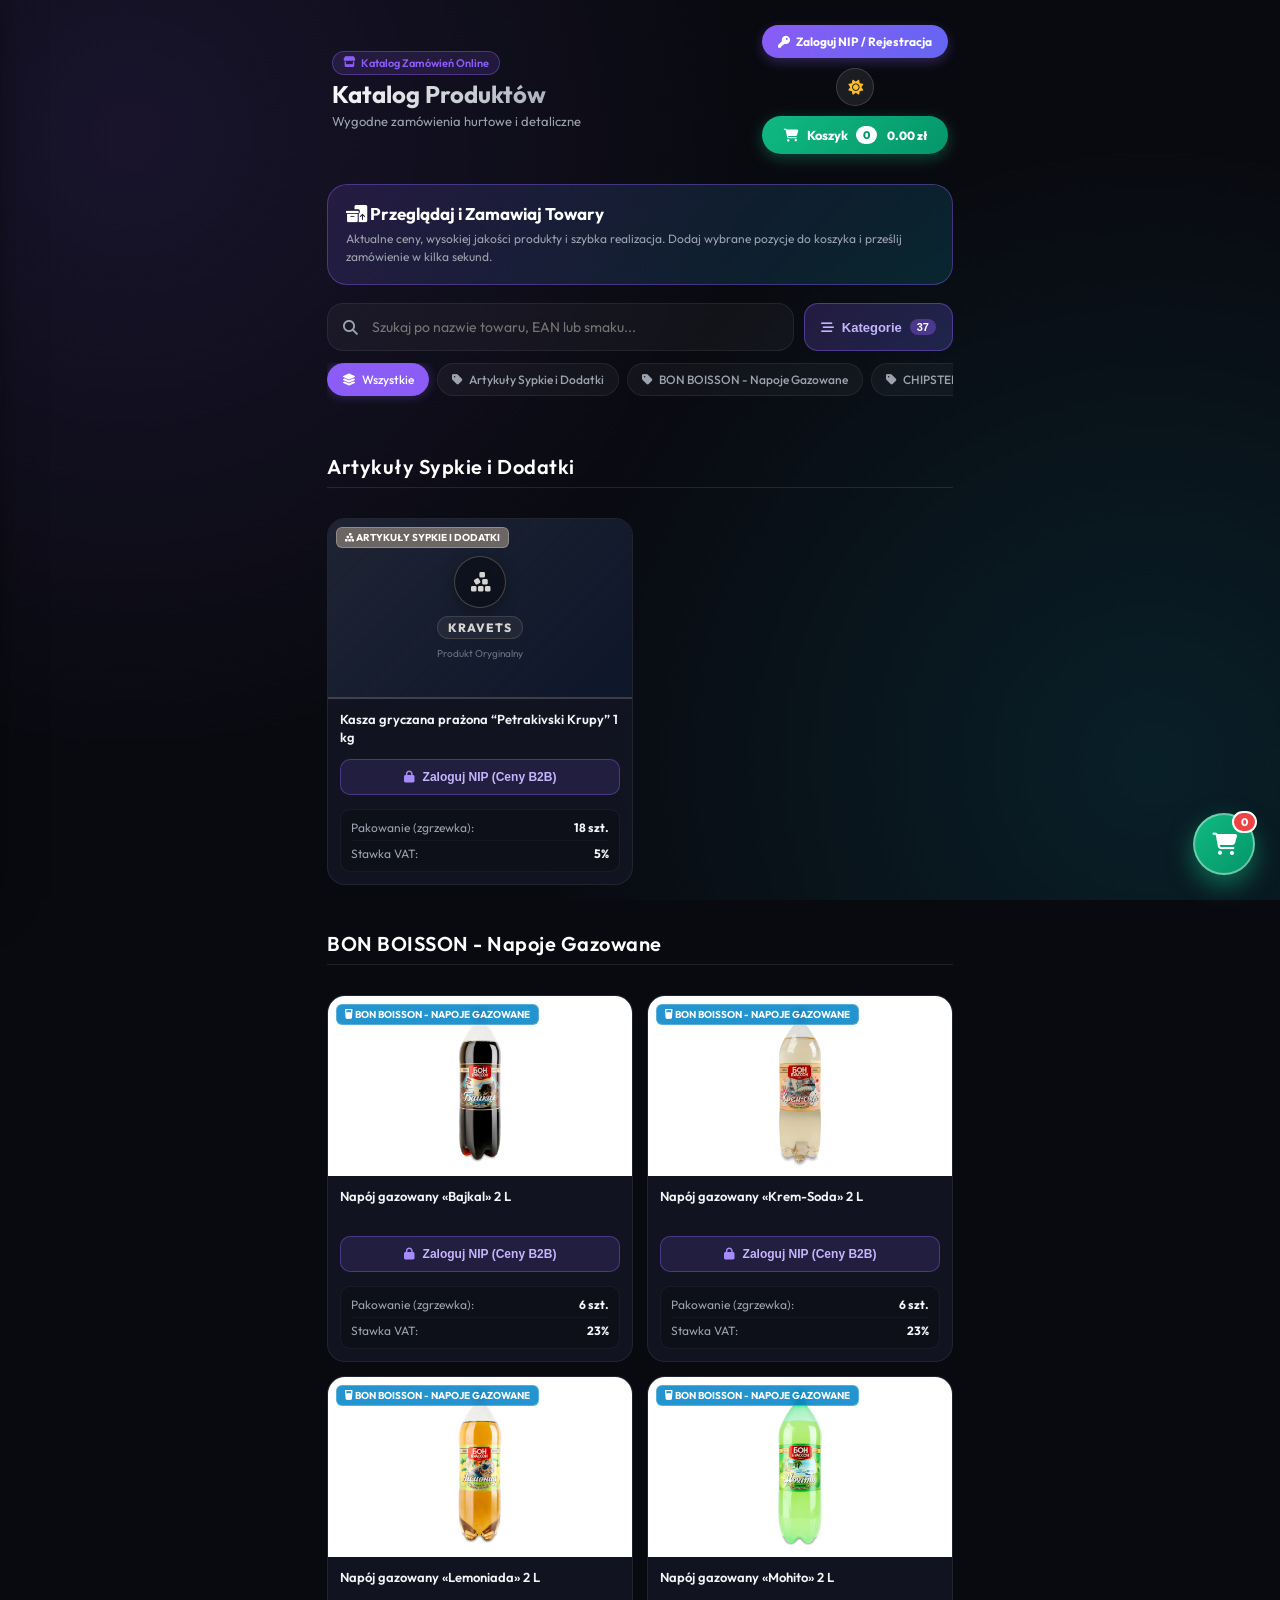
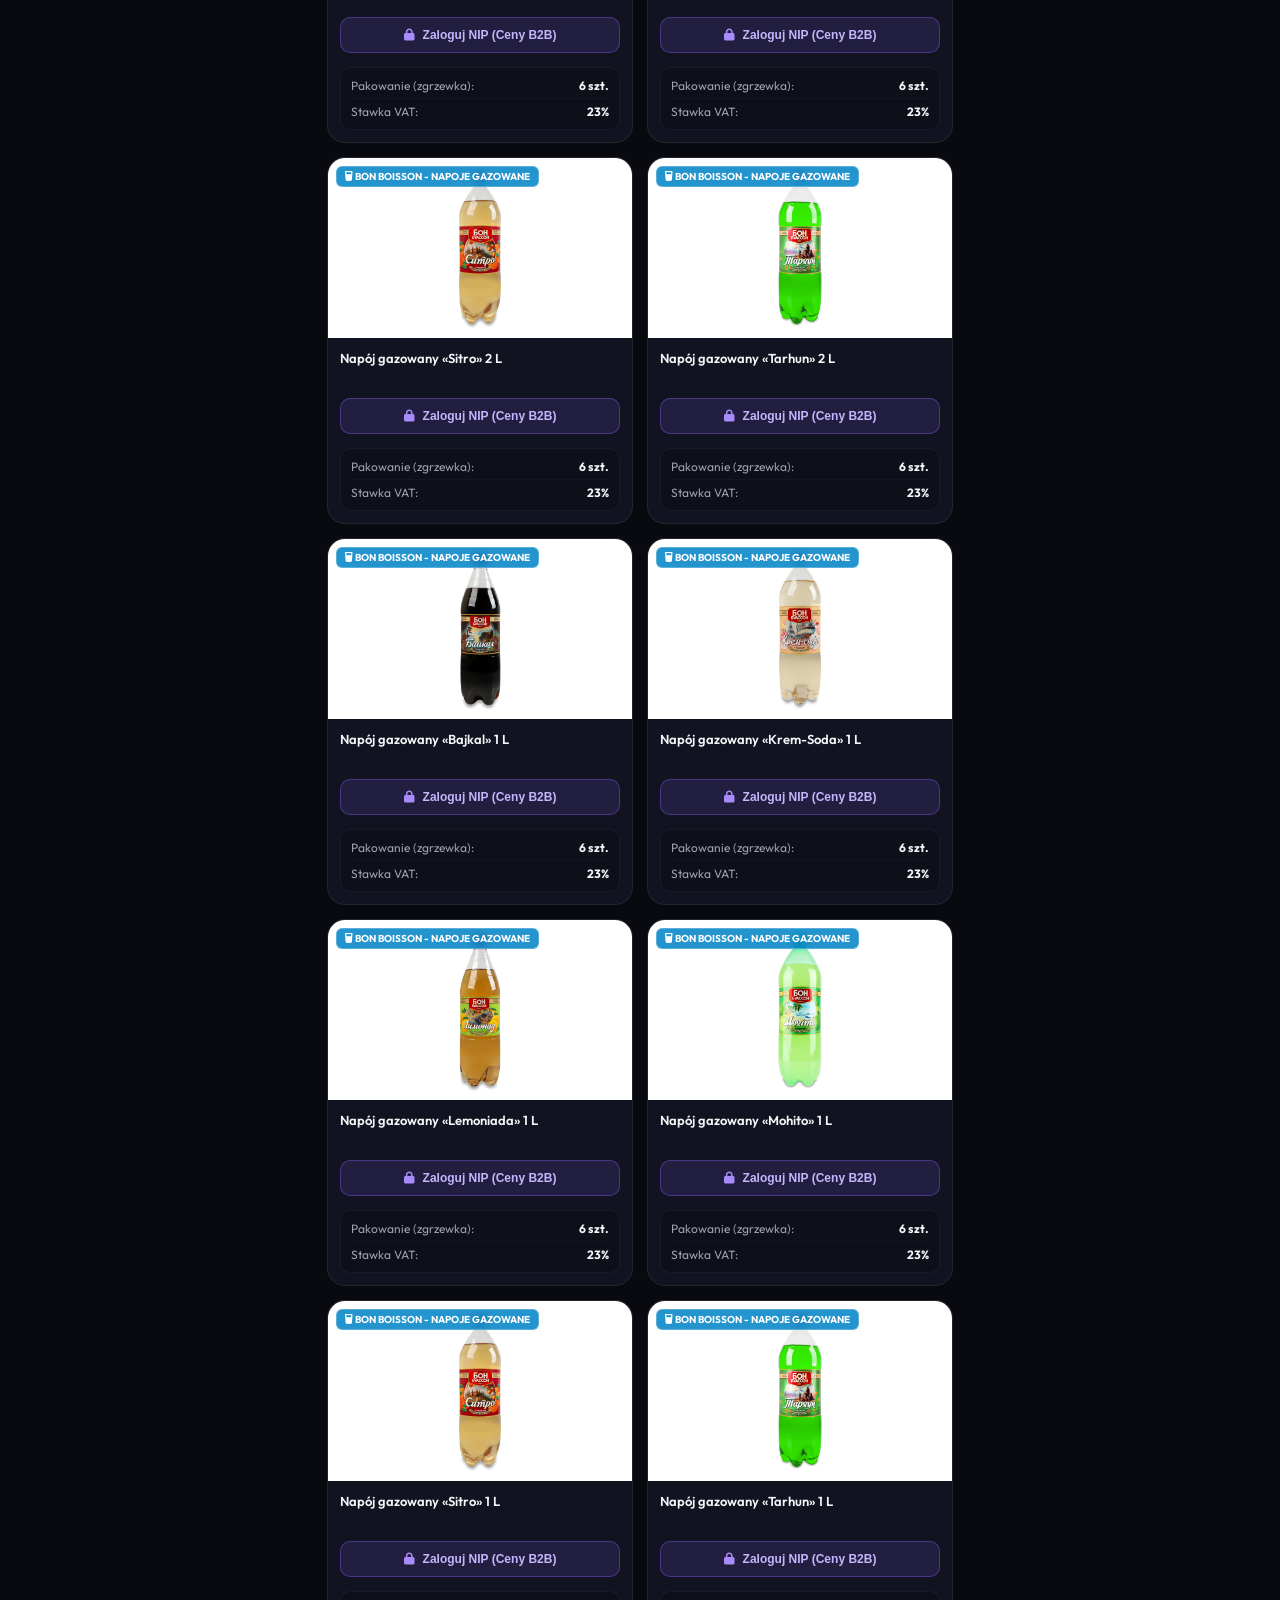
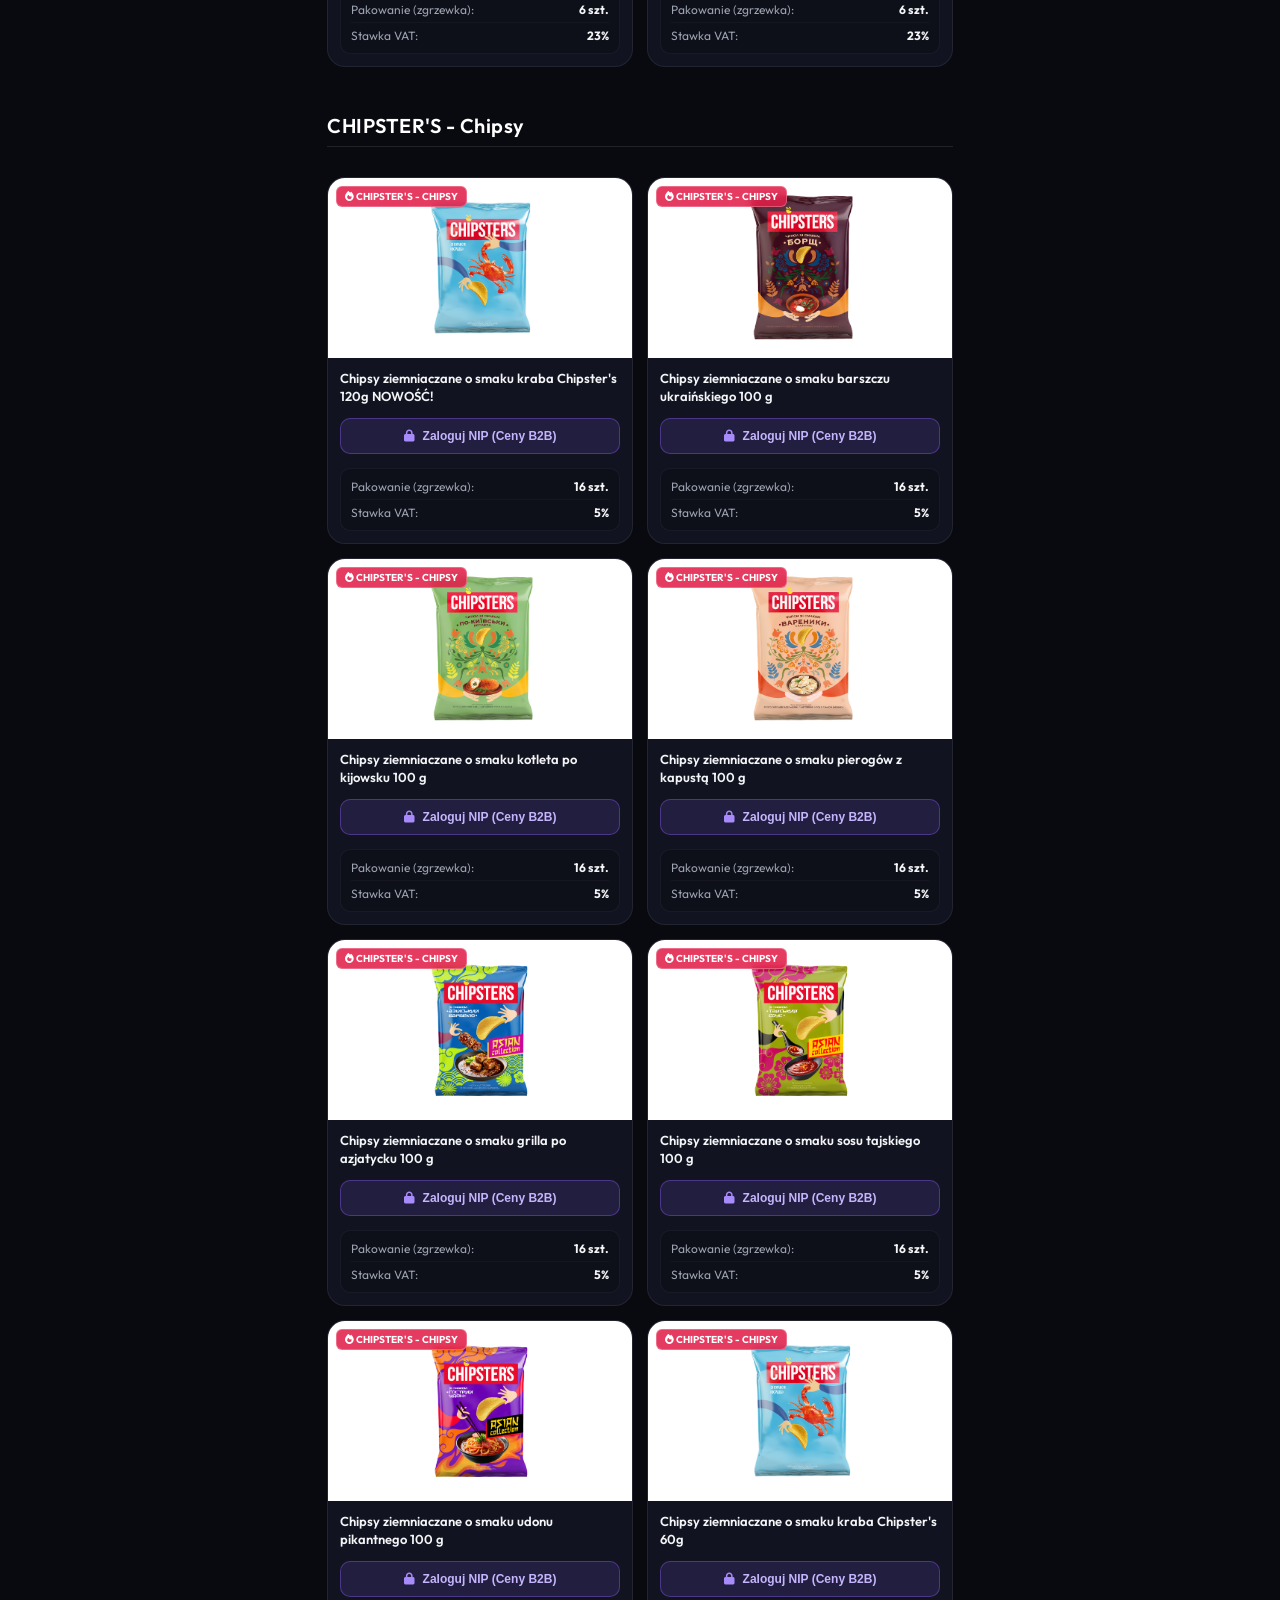
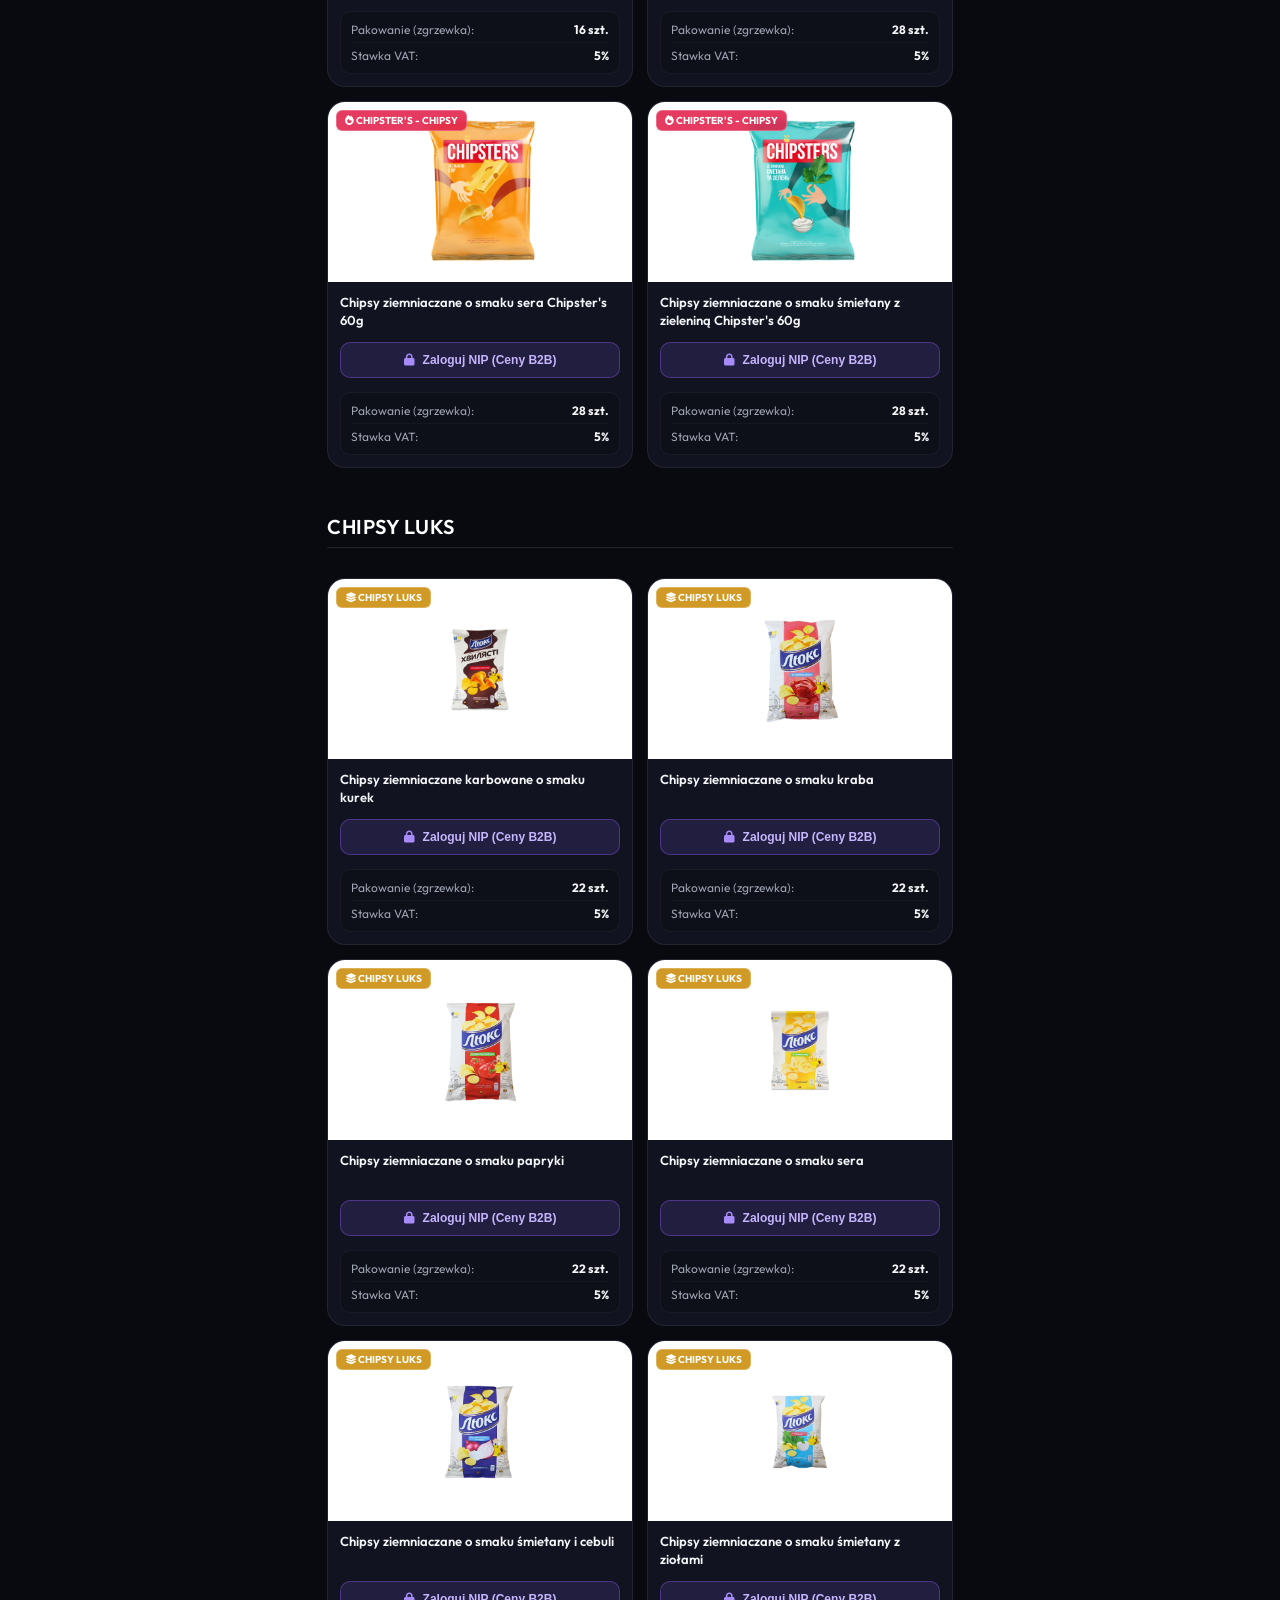
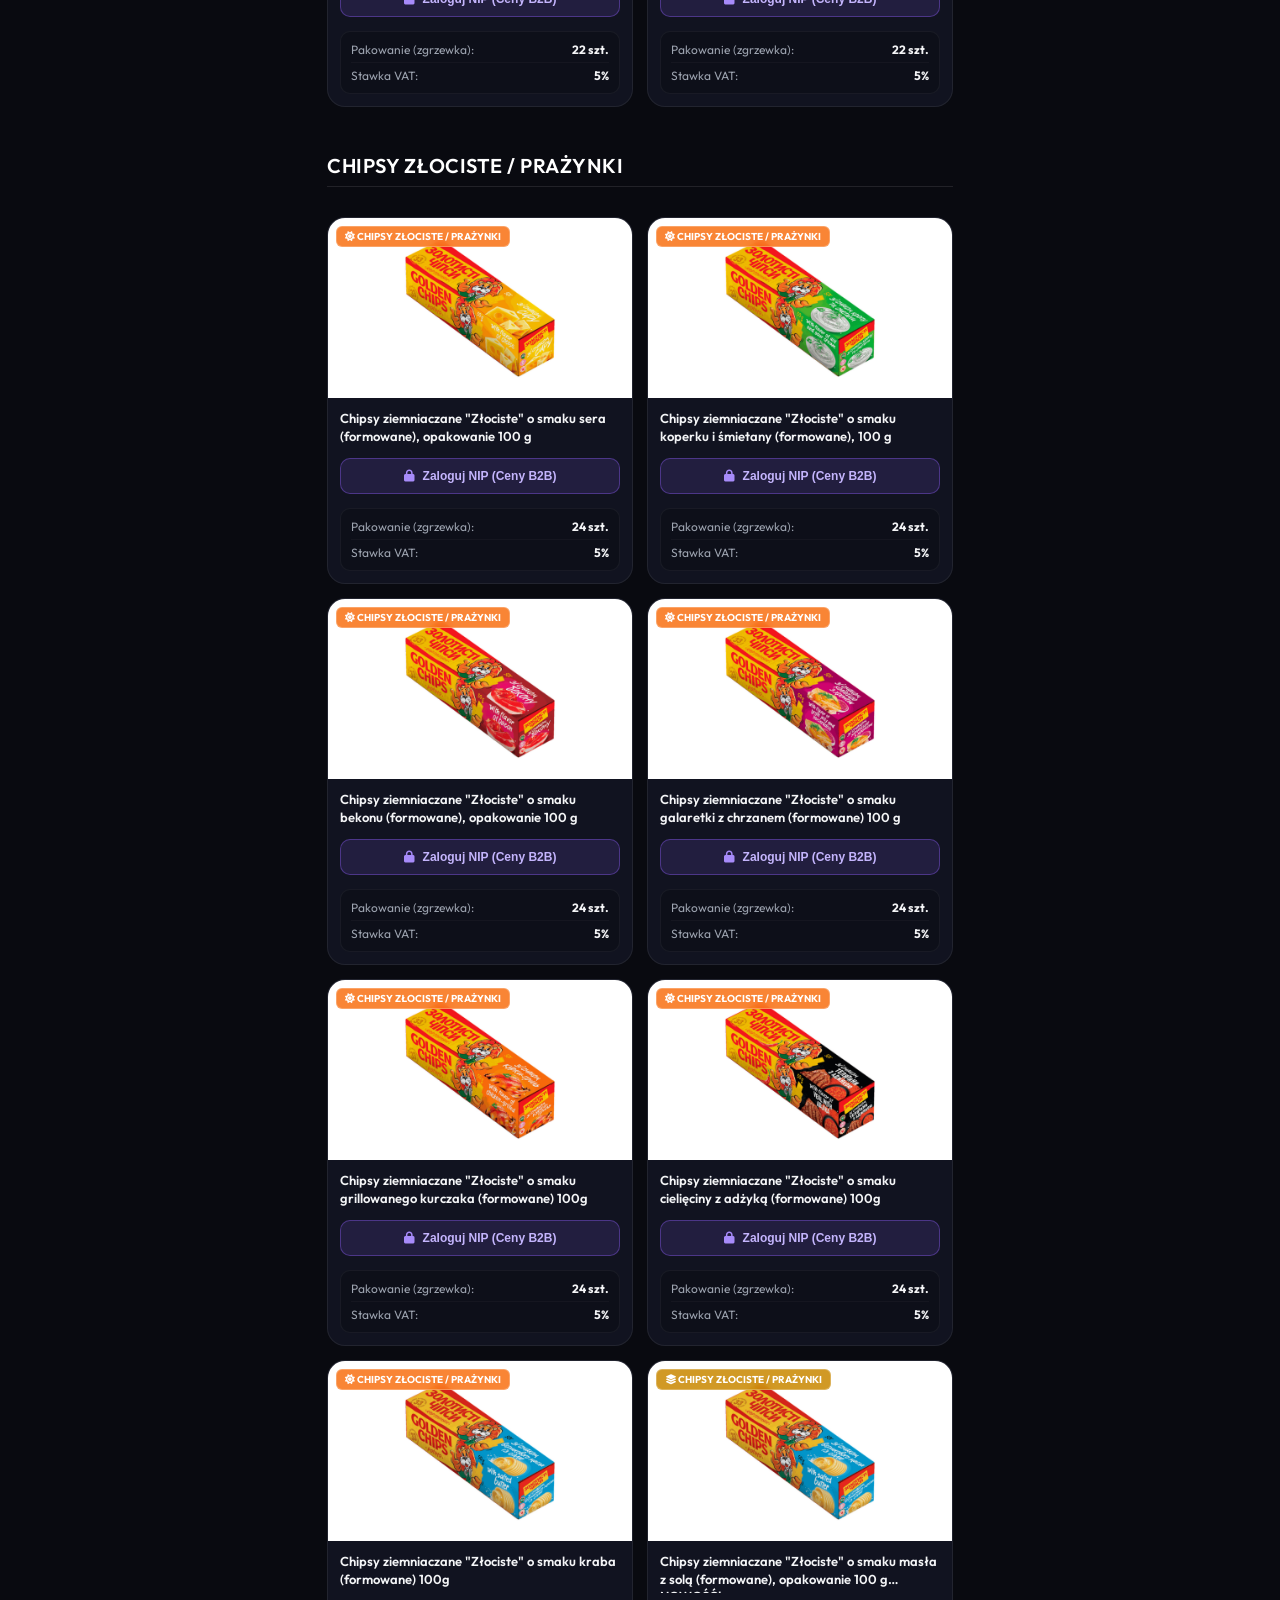
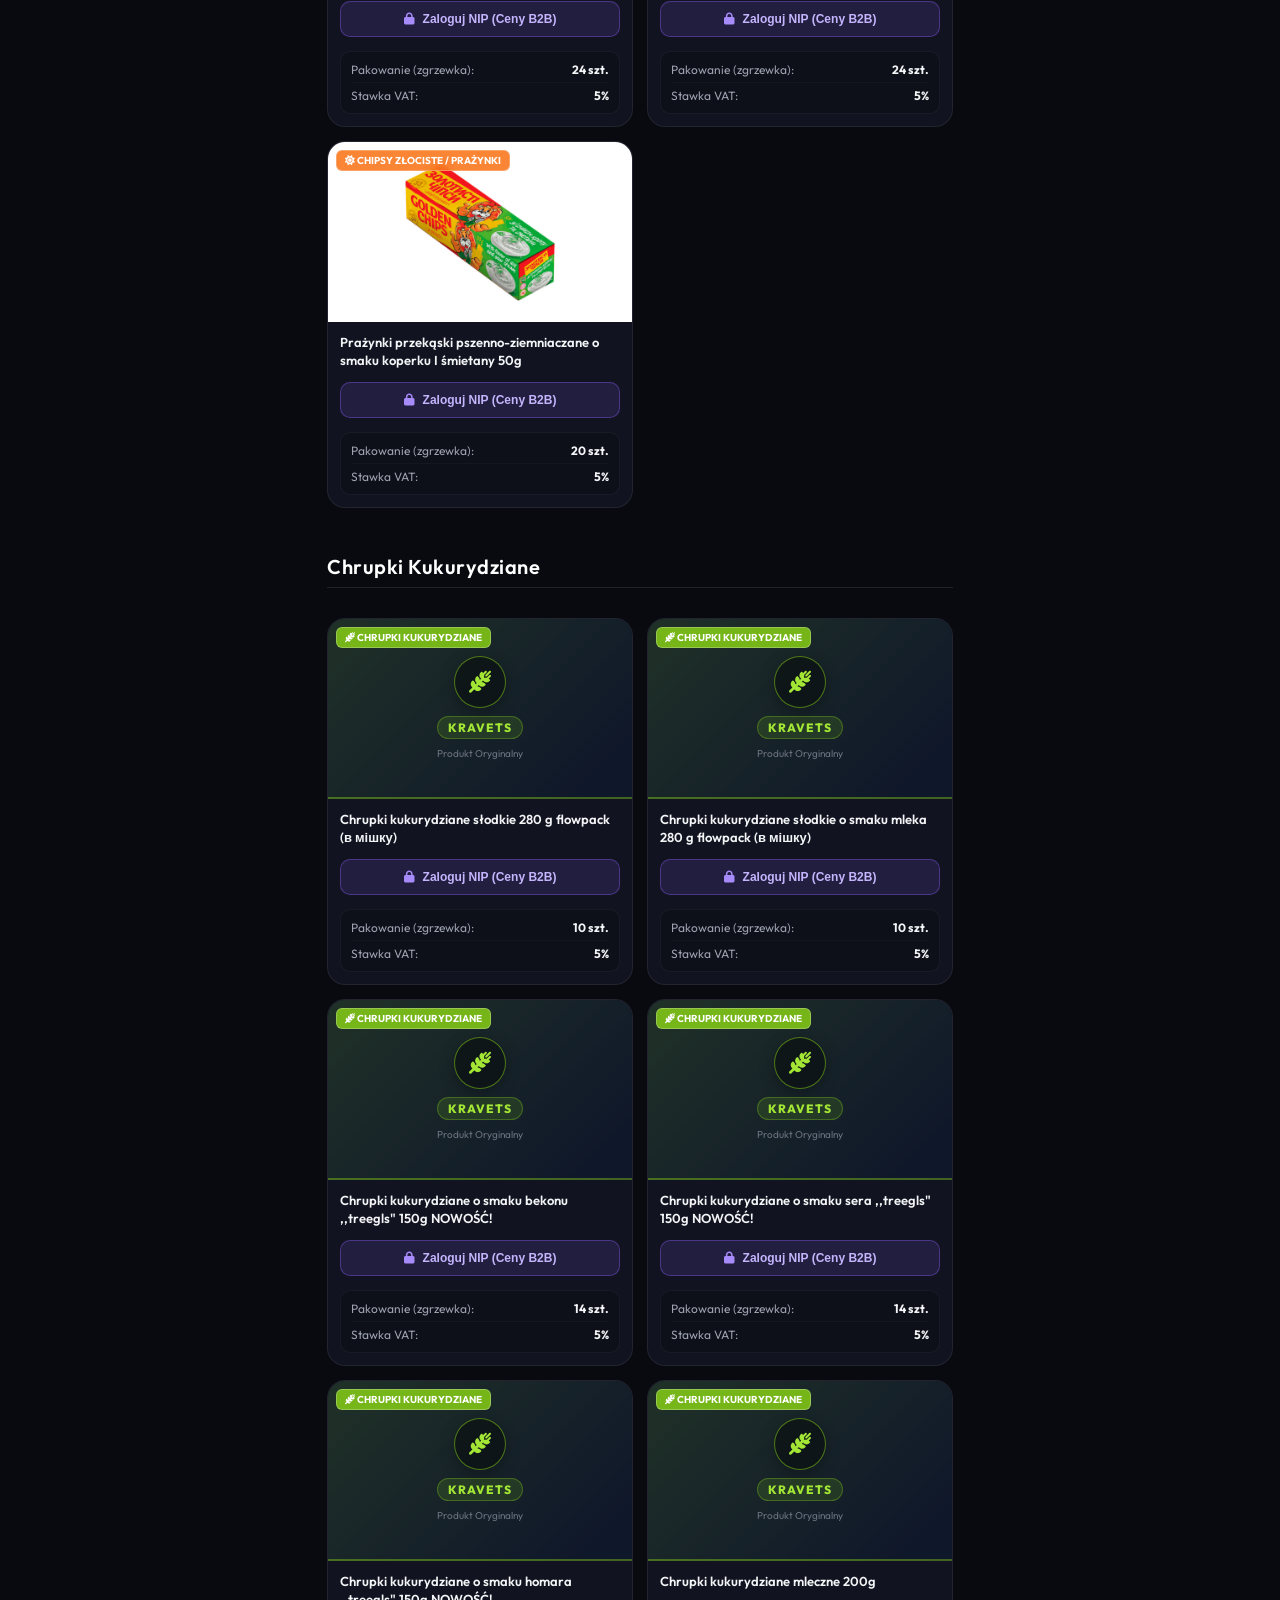
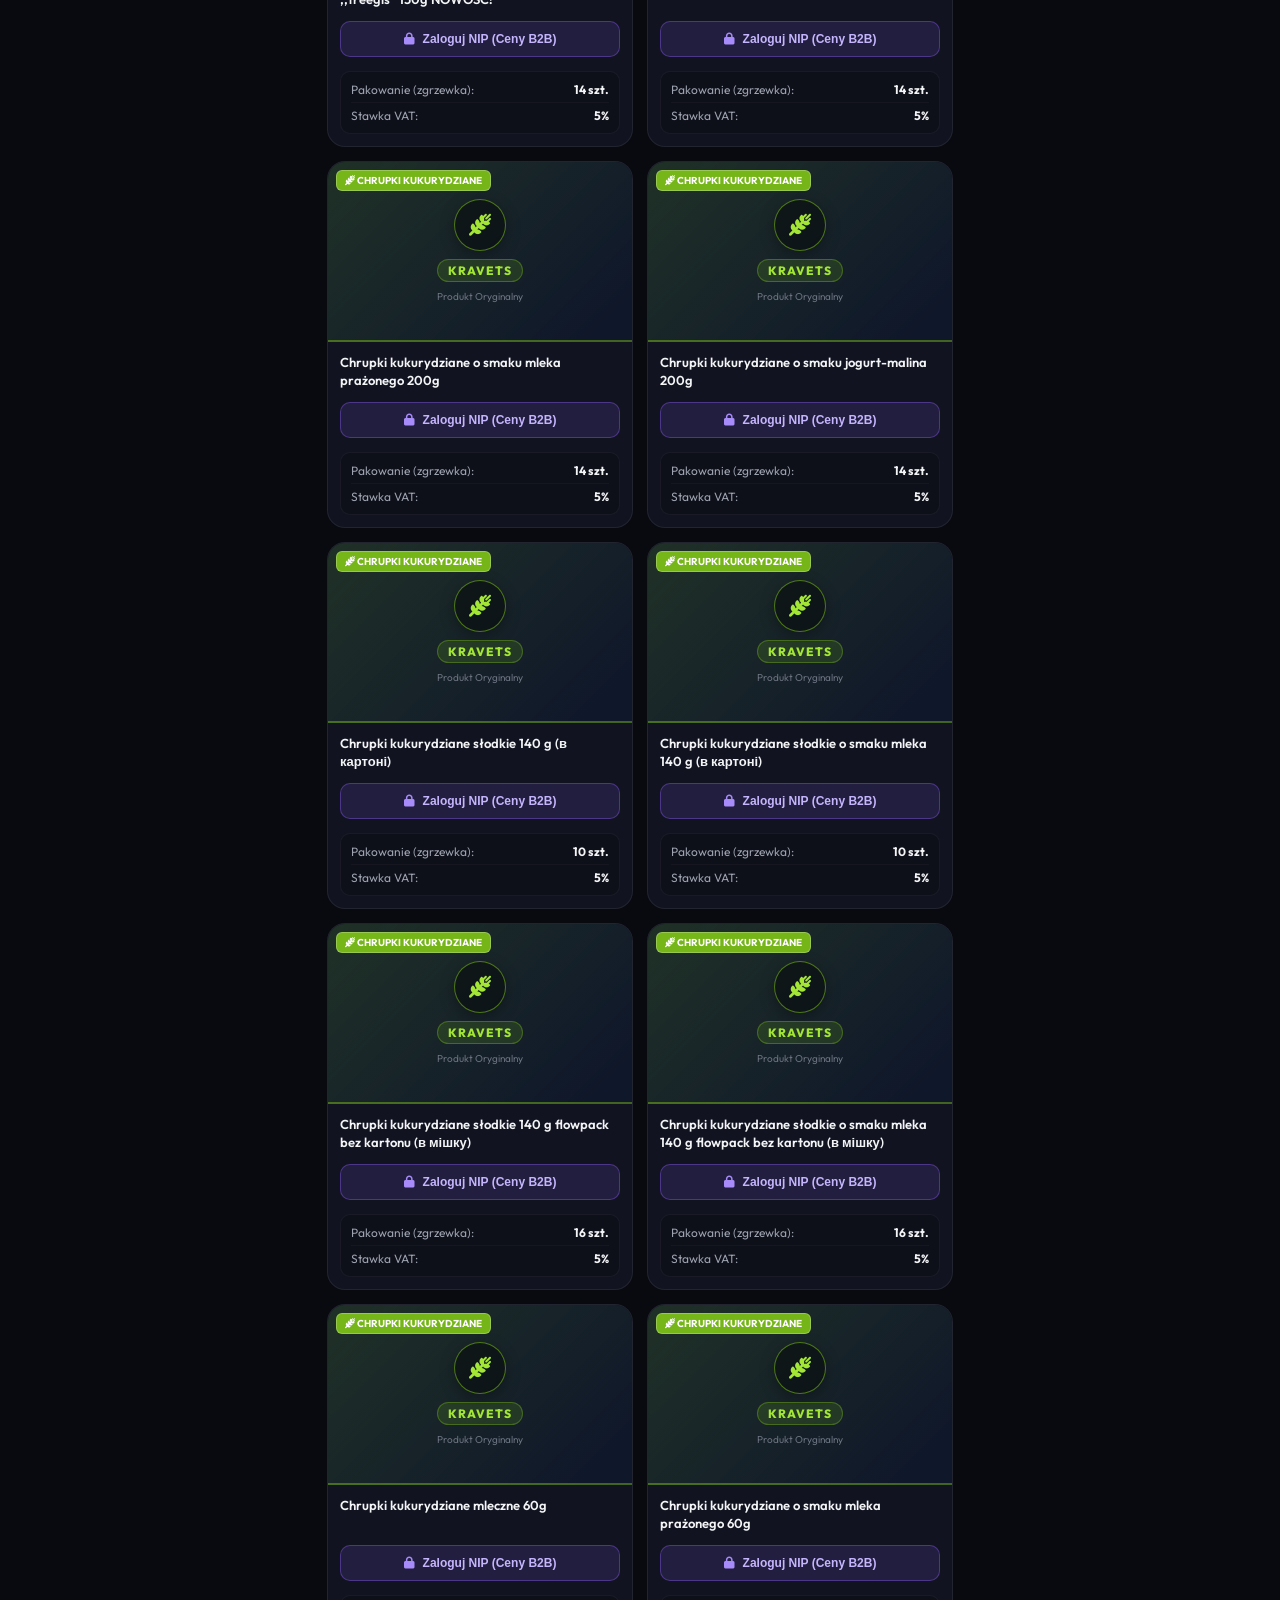
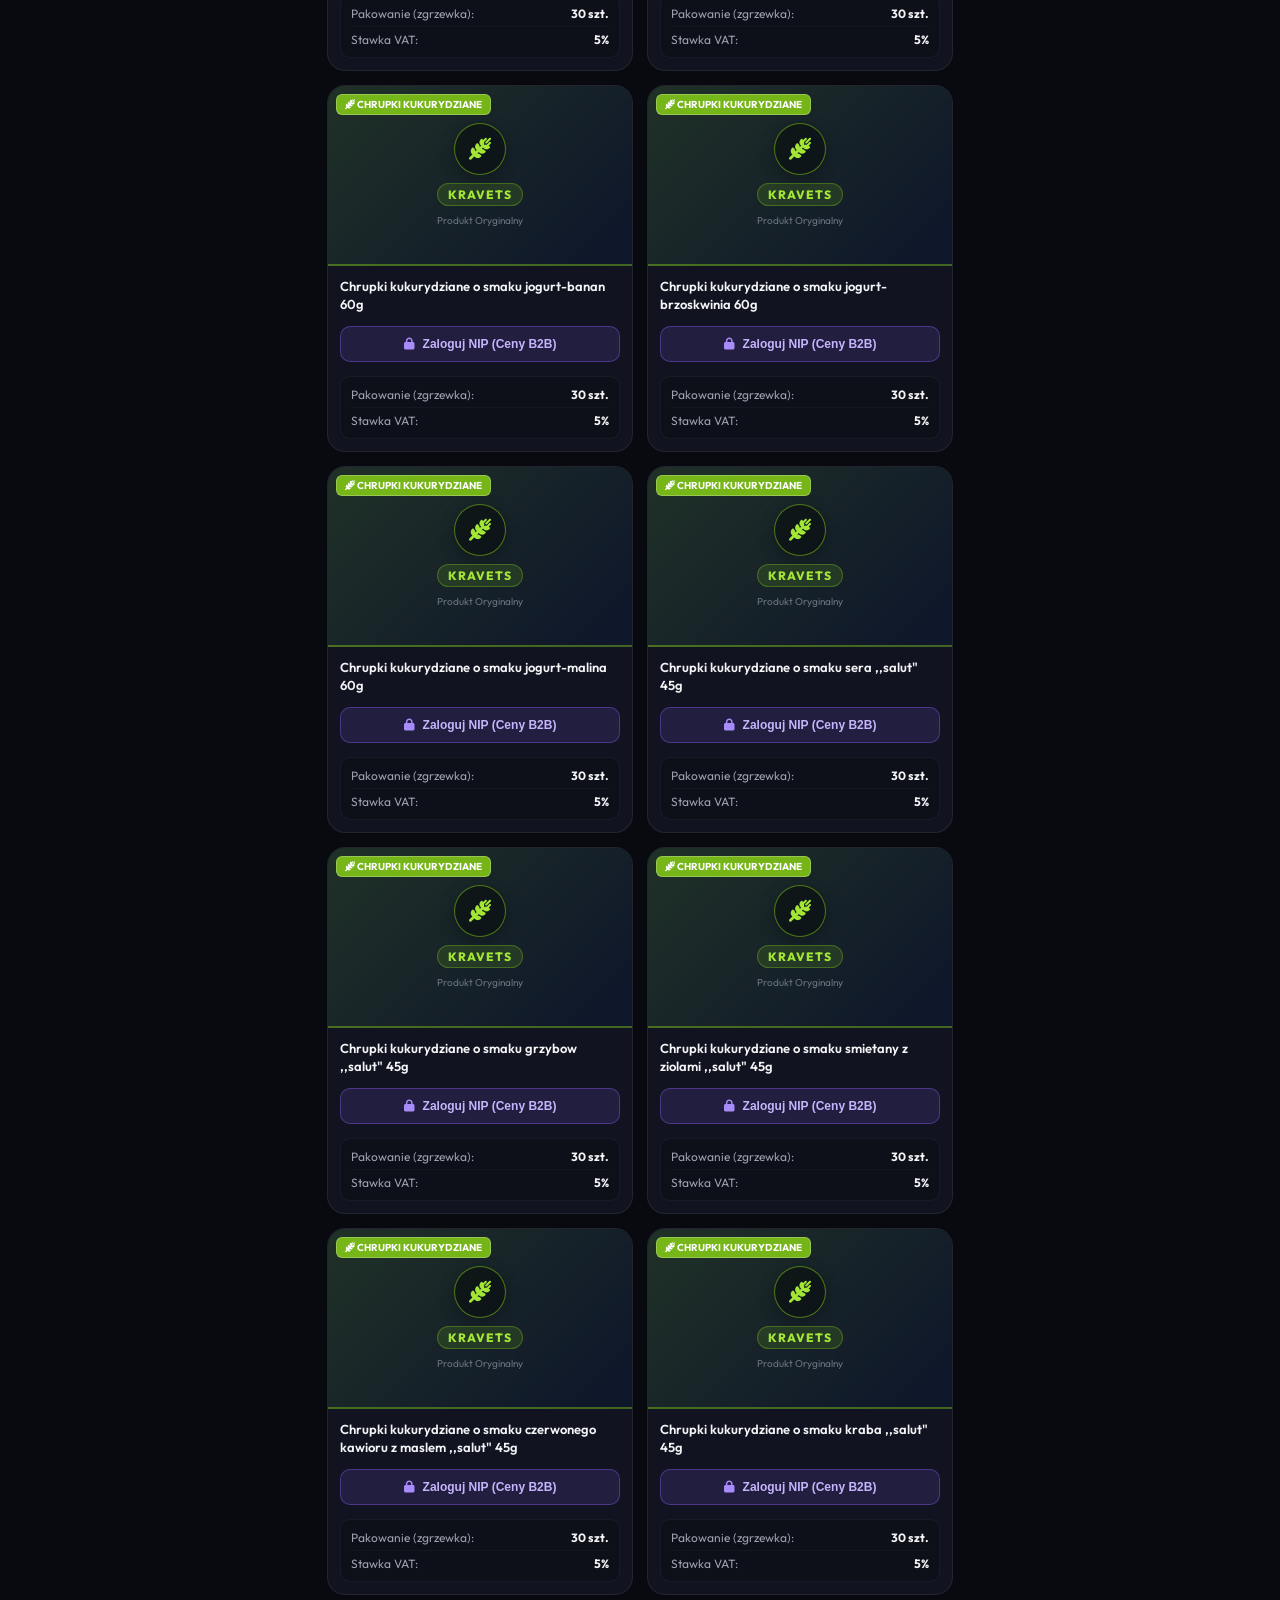
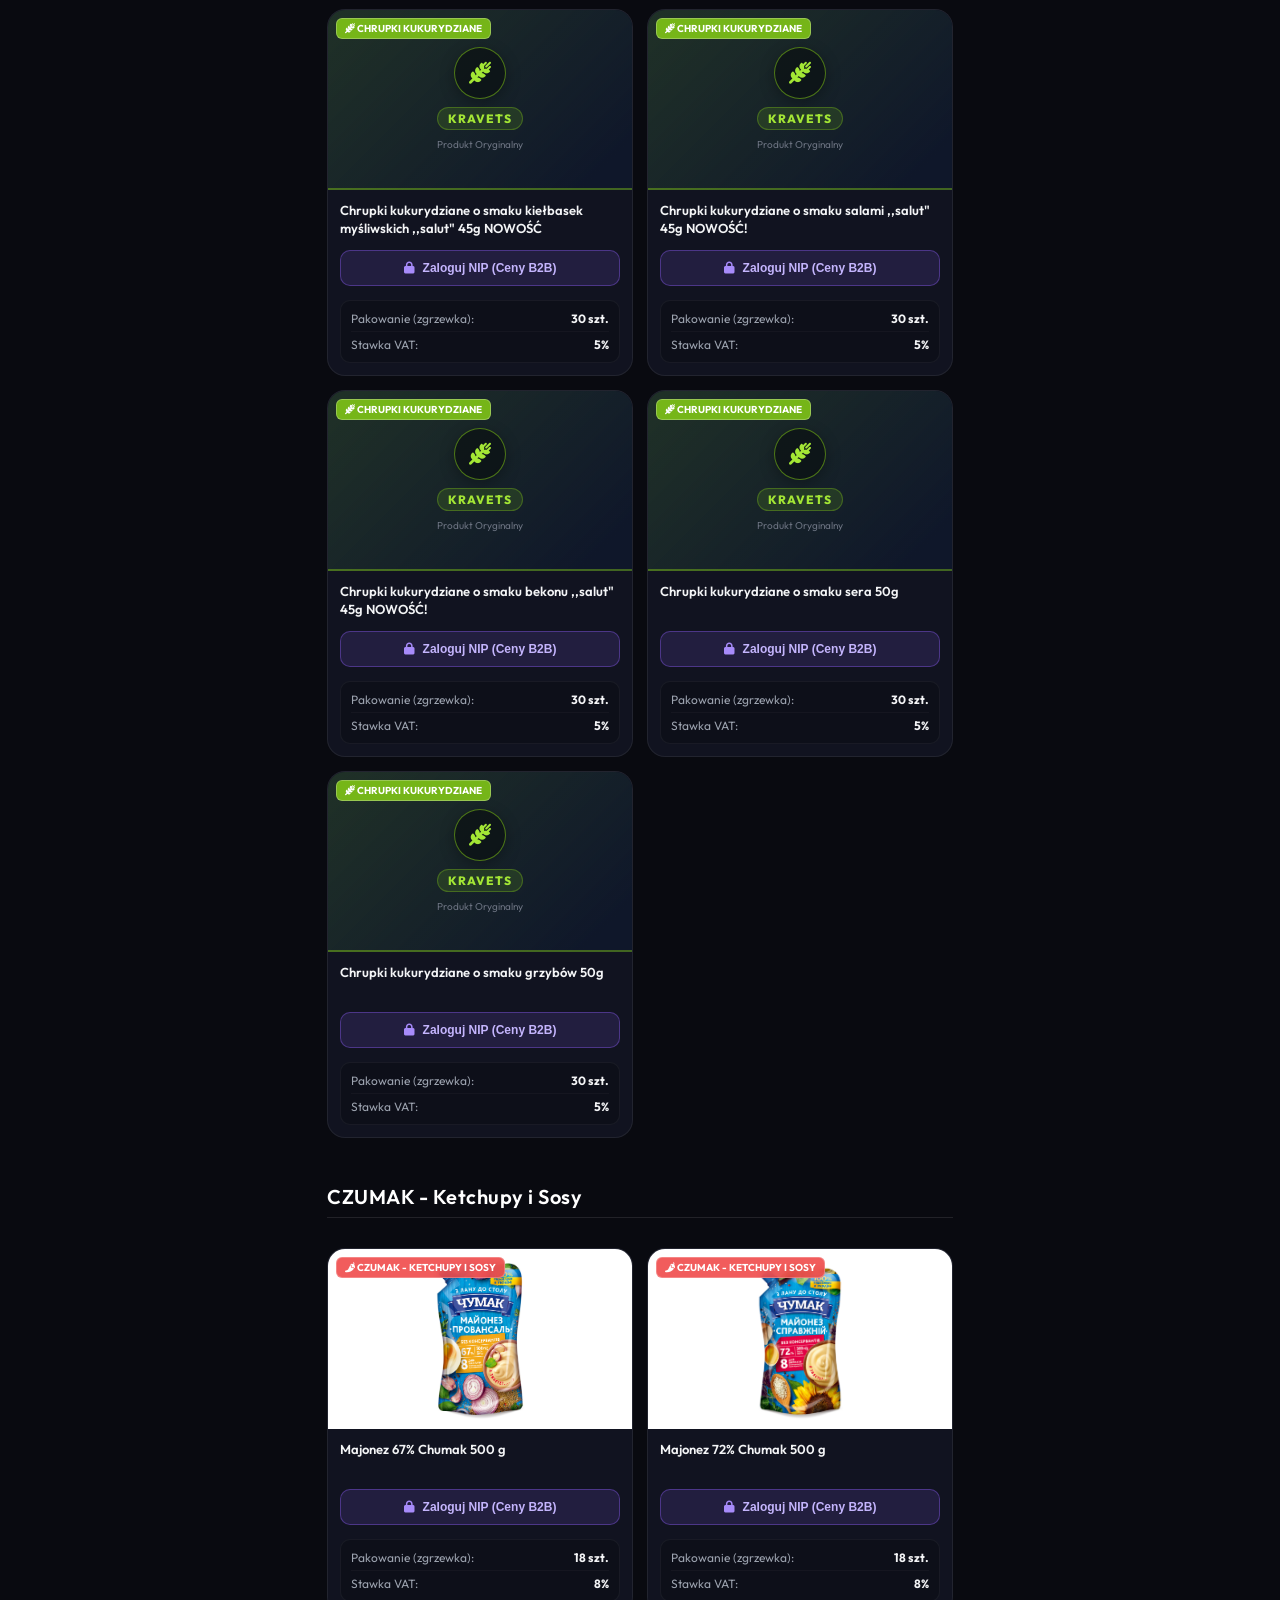
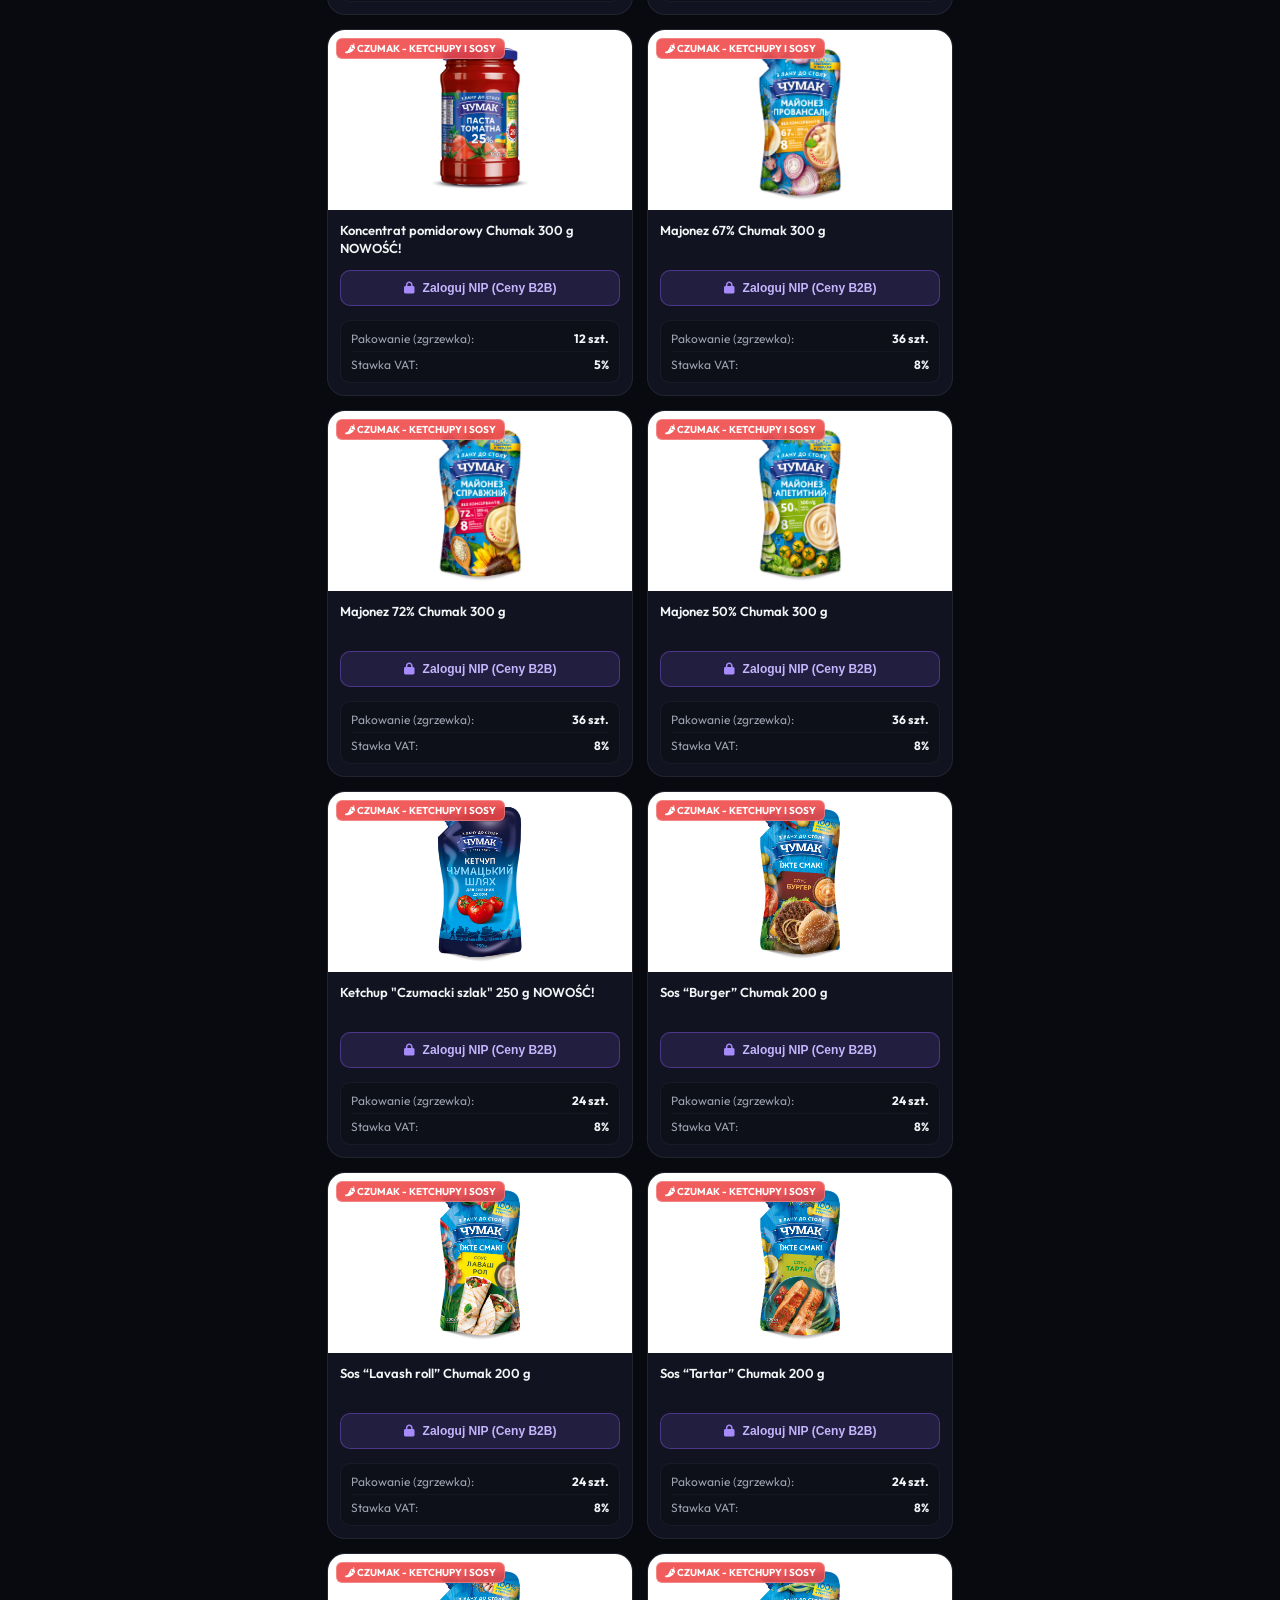
==== commit 71599d8b: "Wdrozenie: Boczna wysuwana szuflada kategorii (Drawer) z wyszukiwarka dzialow, licznikami produktow " ====
--- a/index.html
+++ b/index.html
@@ -74,9 +74,15 @@
                 </div>
             </div>
 
-            <div class="search-wrapper">
-                <i class="fa-solid fa-magnifying-glass"></i>
-                <input type="text" id="catalogSearchInput" class="search-input" placeholder="Szukaj po nazwie towaru, EAN lub smaku...">
+            <div class="search-category-row" style="display: flex; gap: 10px; align-items: stretch; margin-bottom: 12px;">
+                <div class="search-wrapper" style="flex: 1; margin-bottom: 0;">
+                    <i class="fa-solid fa-magnifying-glass"></i>
+                    <input type="text" id="catalogSearchInput" class="search-input" placeholder="Szukaj po nazwie towaru, EAN lub smaku...">
+                </div>
+                <button type="button" id="openCategoryDrawerBtn" onclick="openCategoryDrawer()" style="background: linear-gradient(135deg, rgba(139,92,246,0.2), rgba(99,102,241,0.25)); border: 1px solid rgba(139,92,246,0.45); color: #c4b5fd; font-weight: 700; font-size: 13px; padding: 0 16px; border-radius: 14px; cursor: pointer; display: flex; align-items: center; gap: 8px; white-space: nowrap; transition: all 0.2s;" title="Otwórz pełną listę kategorii">
+                    <i class="fa-solid fa-bars-staggered"></i> <span class="hide-on-mobile">Kategorie</span>
+                    <span id="drawerTotalCatsBadge" style="background: rgba(139,92,246,0.4); color: #fff; padding: 2px 7px; border-radius: 10px; font-size: 11px; font-weight: 800;">38</span>
+                </button>
             </div>
 
             <div class="categories-bar" id="categoriesBar">
@@ -124,17 +130,27 @@
                             </div>
                         </div>
 
-                        <!-- PARAMETRY CENOWE I LOGISTYCZNE -->
-                        <div style="display: grid; grid-template-columns: repeat(auto-fit, minmax(130px, 1fr)); gap: 10px; background: rgba(0,0,0,0.25); padding: 12px; border-radius: 12px; border: 1px solid rgba(255,255,255,0.06);">
+                        <!-- BRAMKA CENOWA B2B DLA NIEZALOGOWANYCH -->
+                        <div id="modalB2bLockedGateSection" style="display: none; background: rgba(139, 92, 246, 0.12); border: 1px solid rgba(139, 92, 246, 0.35); border-radius: 14px; padding: 18px; text-align: center;">
+                            <div style="font-size: 26px; color: #a78bfa; margin-bottom: 6px;"><i class="fa-solid fa-lock"></i></div>
+                            <div style="font-size: 15px; font-weight: 800; color: #fff; margin-bottom: 4px;">Ceny hurtowe dostępne po zalogowaniu</div>
+                            <p style="font-size: 12px; color: var(--text-muted); margin: 0 0 14px 0;">Zaloguj się numerem NIP lub zgłoś firmę do weryfikacji, aby sprawdzić ceny zgrzewek i składać zamówienia.</p>
+                            <button type="button" onclick="closeModal('productDetailsModal'); openB2bAuthModal();" class="btn" style="width: 100%; background: linear-gradient(135deg, #8b5cf6, #6366f1); color: #fff; font-weight: 700; font-size: 13px; padding: 12px 18px; border-radius: 10px; border: none; cursor: pointer; display: flex; align-items: center; justify-content: center; gap: 8px; box-shadow: 0 4px 15px rgba(139, 92, 246, 0.35);">
+                                <i class="fa-solid fa-key"></i> Zaloguj NIP / Rejestracja Firmy
+                            </button>
+                        </div>
+
+                        <!-- PARAMETRY CENOWE I LOGISTYCZNE DLA ZALOGOWANYCH -->
+                        <div id="modalB2bPriceSection" style="display: grid; grid-template-columns: repeat(auto-fit, minmax(130px, 1fr)); gap: 10px; background: rgba(0,0,0,0.25); padding: 12px; border-radius: 12px; border: 1px solid rgba(255,255,255,0.06);">
                             <div>
-                                <div style="font-size: 10px; text-transform: uppercase; color: var(--text-dim); font-weight: 700;">Cena Netto / Szt.</div>
+                                <div style="font-size: 10px; text-transform: uppercase; color: #10b981; font-weight: 700;">Cena Netto / Szt.</div>
                                 <div id="modalProductPrice" style="font-size: 22px; font-weight: 800; color: #34d399; margin-top: 2px;">0.00 zł</div>
-                                <div id="modalProductPriceGross" style="font-size: 11px; color: var(--text-dim);">brutto: 0.00 zł</div>
+                                <div id="modalProductPackagePrice" style="font-size: 11px; color: #38bdf8; font-weight: 600; margin-top: 2px;">-</div>
+                                <div id="modalProductPriceGross" style="font-size: 10px; color: var(--text-dim); margin-top: 1px;">brutto: 0.00 zł</div>
                             </div>
                             <div>
                                 <div style="font-size: 10px; text-transform: uppercase; color: var(--text-dim); font-weight: 700;">Pakowanie Zbiorcze</div>
                                 <div id="modalProductPackInfo" style="font-size: 15px; font-weight: 700; color: #38bdf8; margin-top: 2px;">1 szt.</div>
-                                <div id="modalProductPackagePrice" style="font-size: 11px; color: #fcd34d;">-</div>
                             </div>
                         </div>
 
@@ -312,11 +328,42 @@
         </div>
     </div>
 
+    <!-- ================= WYSUWANA SZUFLADA KATEGORII (CATEGORY DRAWER) ================= -->
+    <div id="categoryDrawerBackdrop" class="drawer-backdrop" onclick="closeCategoryDrawer()"></div>
+    <aside id="categoryDrawer" class="category-drawer">
+        <div class="drawer-header">
+            <div style="display: flex; align-items: center; gap: 10px;">
+                <div style="width: 36px; height: 36px; border-radius: 10px; background: rgba(139,92,246,0.2); color: #c4b5fd; display: flex; align-items: center; justify-content: center; font-size: 16px;">
+                    <i class="fa-solid fa-layer-group"></i>
+                </div>
+                <div>
+                    <h3 style="margin: 0; font-size: 15px; font-weight: 800; color: #fff;">Działy i Kategorie</h3>
+                    <p style="margin: 0; font-size: 11px; color: var(--text-muted);"><span id="drawerTotalProductsCount">0</span> produktów w ofercie</p>
+                </div>
+            </div>
+            <button type="button" class="drawer-close-btn" onclick="closeCategoryDrawer()" title="Zamknij menu">&times;</button>
+        </div>
+
+        <div class="drawer-search-wrapper">
+            <i class="fa-solid fa-magnifying-glass"></i>
+            <input type="text" id="drawerCategorySearchInput" placeholder="Filtruj kategorie (np. napoje)...">
+        </div>
+
+        <div class="drawer-categories-list" id="drawerCategoriesList">
+            <!-- Wypełniane dynamicznie w app.js -->
+        </div>
+    </aside>
+
+    <!-- PŁYWAJĄCY PRZYCISK DO GÓRY (SCROLL TO TOP) -->
+    <button type="button" id="scrollTopBtn" onclick="scrollToTopSmooth()" class="scroll-top-btn" title="Przewiń na samą górę">
+        <i class="fa-solid fa-arrow-up"></i>
+    </button>
+
     <!-- Skrypty aplikacji -->
-    <script src="kravets_catalog_data.js?v=2070"></script>
-    <script src="kraft_catalog_data.js?v=2070"></script>
-    <script src="database.js?v=2070"></script>
-    <script src="app.js?v=2070"></script>
+    <script src="kravets_catalog_data.js?v=2080"></script>
+    <script src="kraft_catalog_data.js?v=2080"></script>
+    <script src="database.js?v=2080"></script>
+    <script src="app.js?v=2080"></script>
     <script>
         if ('serviceWorker' in navigator && window.location.protocol.startsWith('http')) {
             window.addEventListener('load', () => {
--- a/style.css
+++ b/style.css
@@ -1091,5 +1091,210 @@
     box-shadow: 0 2px 8px rgba(0,0,0,0.06) !important;
 }
 
-
-
+/* --- CATEGORY DRAWER / BOCZNA SZUFLADA --- */
+.drawer-backdrop {
+    position: fixed;
+    top: 0;
+    left: 0;
+    width: 100vw;
+    height: 100vh;
+    background: rgba(0, 0, 0, 0.65);
+    backdrop-filter: blur(6px);
+    z-index: 99998;
+    opacity: 0;
+    visibility: hidden;
+    transition: opacity 0.3s cubic-bezier(0.16, 1, 0.3, 1), visibility 0.3s;
+}
+.drawer-backdrop.active {
+    opacity: 1;
+    visibility: visible;
+}
+
+.category-drawer {
+    position: fixed;
+    top: 0;
+    left: -380px;
+    width: 360px;
+    max-width: 85vw;
+    height: 100vh;
+    background: rgba(13, 15, 27, 0.98);
+    backdrop-filter: blur(25px);
+    border-right: 1px solid rgba(255, 255, 255, 0.1);
+    z-index: 99999;
+    display: flex;
+    flex-direction: column;
+    box-shadow: 10px 0 40px rgba(0, 0, 0, 0.6);
+    transition: left 0.32s cubic-bezier(0.16, 1, 0.3, 1);
+}
+.category-drawer.active {
+    left: 0;
+}
+
+.drawer-header {
+    display: flex;
+    justify-content: space-between;
+    align-items: center;
+    padding: 18px 20px;
+    border-bottom: 1px solid rgba(255, 255, 255, 0.08);
+}
+.drawer-close-btn {
+    background: none;
+    border: none;
+    color: var(--text-muted);
+    font-size: 28px;
+    line-height: 1;
+    cursor: pointer;
+    transition: color 0.2s;
+}
+.drawer-close-btn:hover {
+    color: #fff;
+}
+
+.drawer-search-wrapper {
+    padding: 12px 18px;
+    position: relative;
+    border-bottom: 1px solid rgba(255, 255, 255, 0.06);
+}
+.drawer-search-wrapper i {
+    position: absolute;
+    left: 32px;
+    top: 50%;
+    transform: translateY(-50%);
+    color: var(--text-dim);
+    font-size: 13px;
+}
+.drawer-search-wrapper input {
+    width: 100%;
+    background: rgba(255, 255, 255, 0.05);
+    border: 1px solid rgba(255, 255, 255, 0.1);
+    color: #fff;
+    padding: 10px 12px 10px 36px;
+    border-radius: 10px;
+    font-size: 13px;
+    outline: none;
+    transition: border-color 0.2s;
+}
+.drawer-search-wrapper input:focus {
+    border-color: var(--primary);
+}
+
+.drawer-categories-list {
+    flex: 1;
+    overflow-y: auto;
+    padding: 10px 12px;
+    display: flex;
+    flex-direction: column;
+    gap: 4px;
+}
+
+.drawer-cat-item {
+    display: flex;
+    align-items: center;
+    justify-content: space-between;
+    padding: 10px 12px;
+    border-radius: 10px;
+    border: 1px solid transparent;
+    color: var(--text-main);
+    cursor: pointer;
+    background: transparent;
+    font-size: 13px;
+    font-weight: 500;
+    transition: all 0.15s ease;
+    text-align: left;
+    width: 100%;
+}
+.drawer-cat-item:hover {
+    background: rgba(255, 255, 255, 0.06);
+    border-color: rgba(255, 255, 255, 0.08);
+}
+.drawer-cat-item.active {
+    background: rgba(139, 92, 246, 0.2);
+    border-color: rgba(139, 92, 246, 0.4);
+    color: #fff;
+    font-weight: 700;
+}
+.drawer-cat-badge {
+    background: rgba(255, 255, 255, 0.08);
+    color: var(--text-muted);
+    font-size: 11px;
+    padding: 2px 7px;
+    border-radius: 12px;
+    font-weight: 600;
+}
+.drawer-cat-item.active .drawer-cat-badge {
+    background: var(--primary);
+    color: #fff;
+}
+
+/* Light Theme support for Drawer */
+body.theme-light .category-drawer {
+    background: rgba(255, 255, 255, 0.98) !important;
+    border-right-color: rgba(0, 0, 0, 0.08) !important;
+    box-shadow: 10px 0 40px rgba(0, 0, 0, 0.1) !important;
+    color: #0f172a !important;
+}
+body.theme-light .drawer-header {
+    border-bottom-color: rgba(0, 0, 0, 0.08) !important;
+}
+body.theme-light .drawer-header h3 {
+    color: #0f172a !important;
+}
+body.theme-light .drawer-search-wrapper {
+    border-bottom-color: rgba(0, 0, 0, 0.08) !important;
+}
+body.theme-light .drawer-search-wrapper input {
+    background: #f1f5f9 !important;
+    color: #0f172a !important;
+    border-color: rgba(0, 0, 0, 0.1) !important;
+}
+body.theme-light .drawer-cat-item {
+    color: #1e293b !important;
+}
+body.theme-light .drawer-cat-item:hover {
+    background: #f8fafc !important;
+}
+body.theme-light .drawer-cat-item.active {
+    background: rgba(16, 185, 129, 0.12) !important;
+    border-color: rgba(16, 185, 129, 0.3) !important;
+    color: #065f46 !important;
+}
+body.theme-light .drawer-cat-item.active .drawer-cat-badge {
+    background: #10b981 !important;
+    color: #fff !important;
+}
+
+/* --- SCROLL TO TOP BUTTON --- */
+.scroll-top-btn {
+    position: fixed;
+    bottom: 85px;
+    right: 22px;
+    width: 44px;
+    height: 44px;
+    border-radius: 50%;
+    background: linear-gradient(135deg, #10b981, #059669);
+    border: 1px solid rgba(255, 255, 255, 0.2);
+    color: #fff;
+    font-size: 16px;
+    display: flex;
+    align-items: center;
+    justify-content: center;
+    cursor: pointer;
+    box-shadow: 0 4px 15px rgba(16, 185, 129, 0.4);
+    z-index: 99990;
+    opacity: 0;
+    visibility: hidden;
+    transform: translateY(15px);
+    transition: all 0.25s cubic-bezier(0.16, 1, 0.3, 1);
+}
+.scroll-top-btn.visible {
+    opacity: 1;
+    visibility: visible;
+    transform: translateY(0);
+}
+.scroll-top-btn:hover {
+    transform: translateY(-3px) scale(1.05);
+}
+
+
+
+
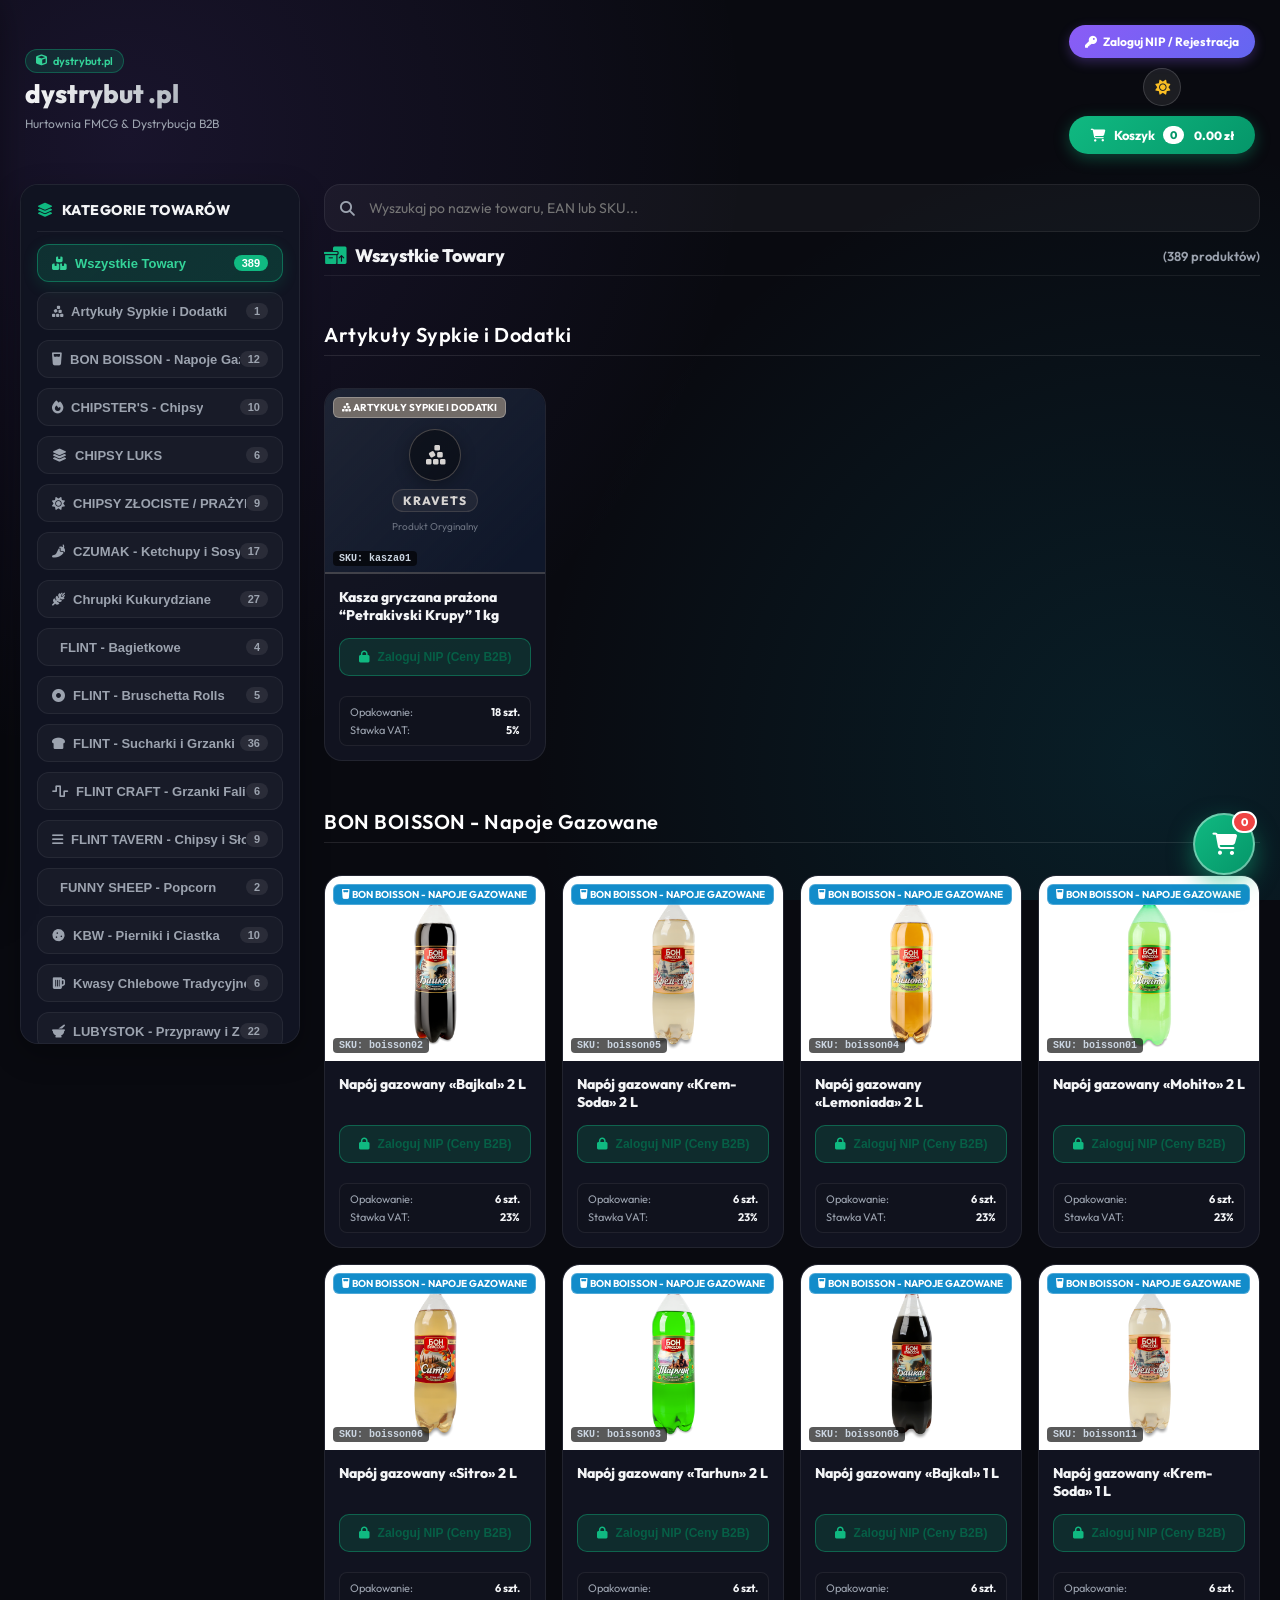
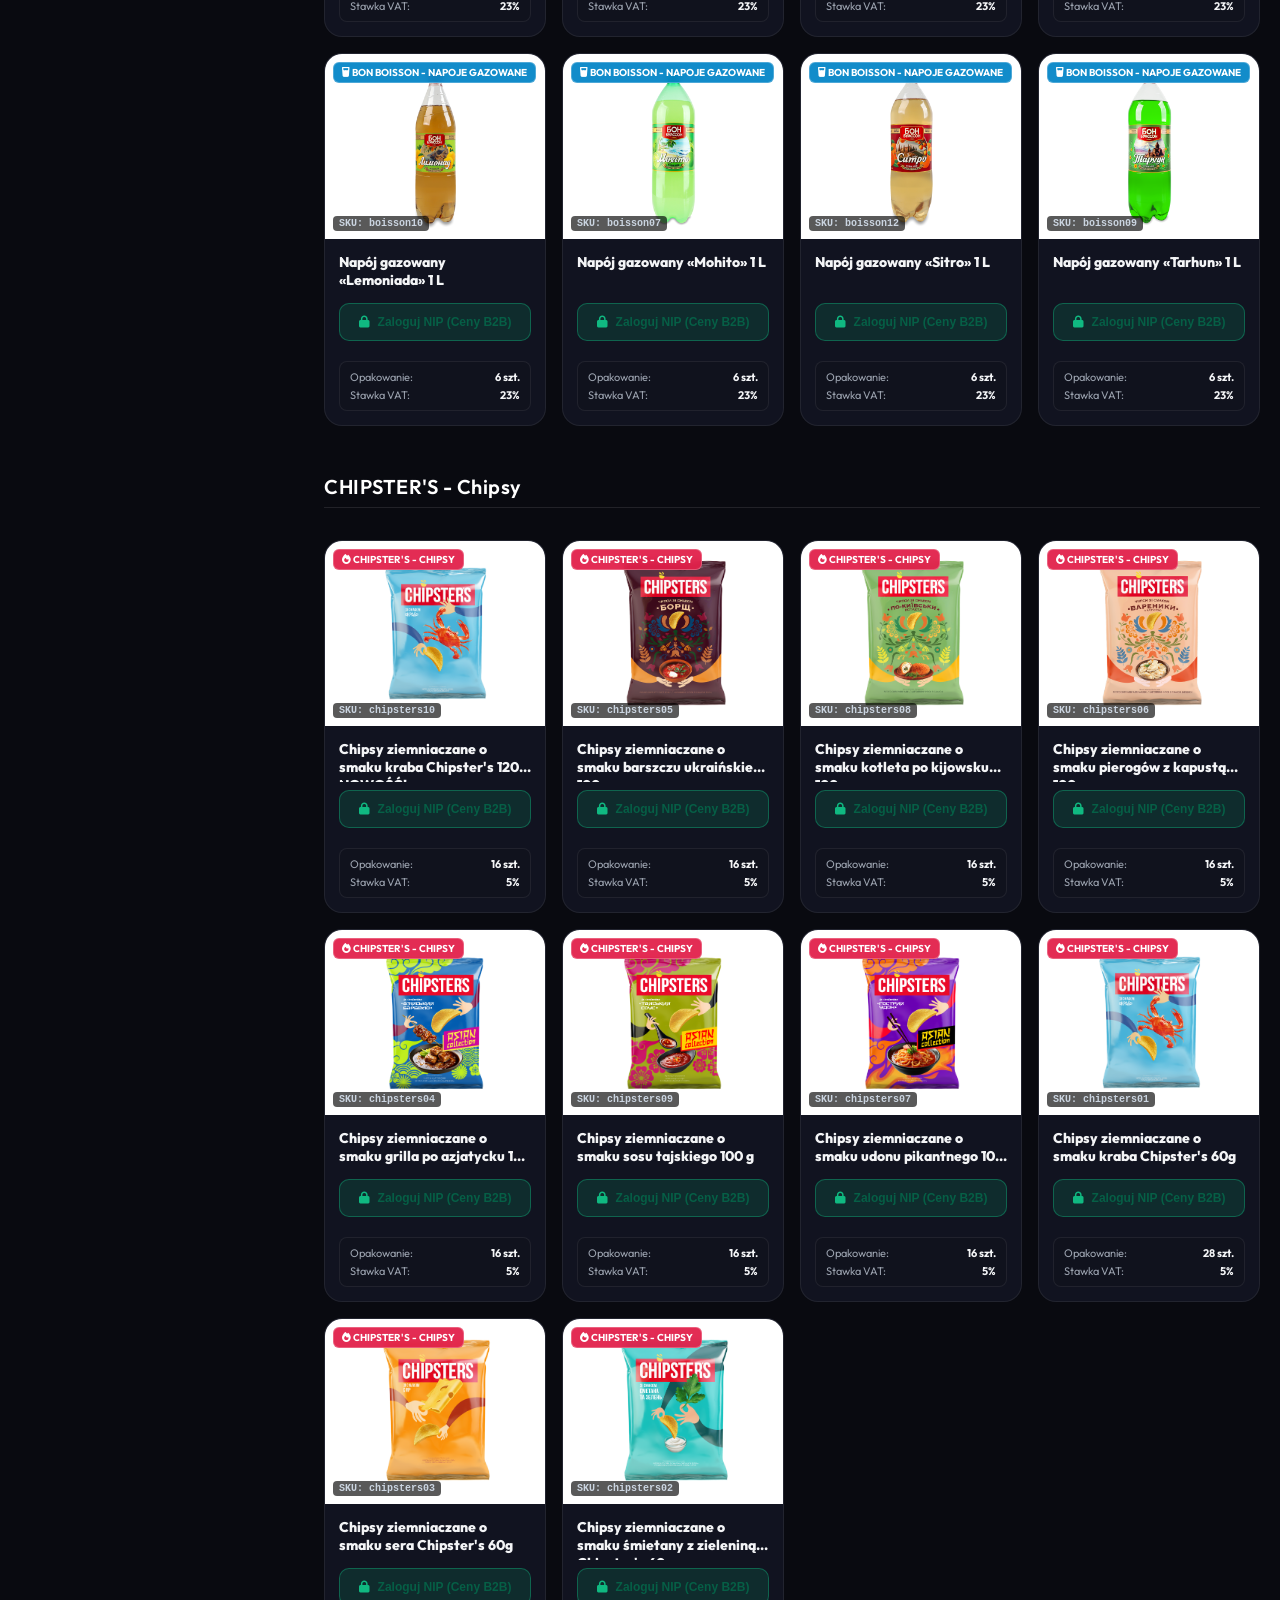
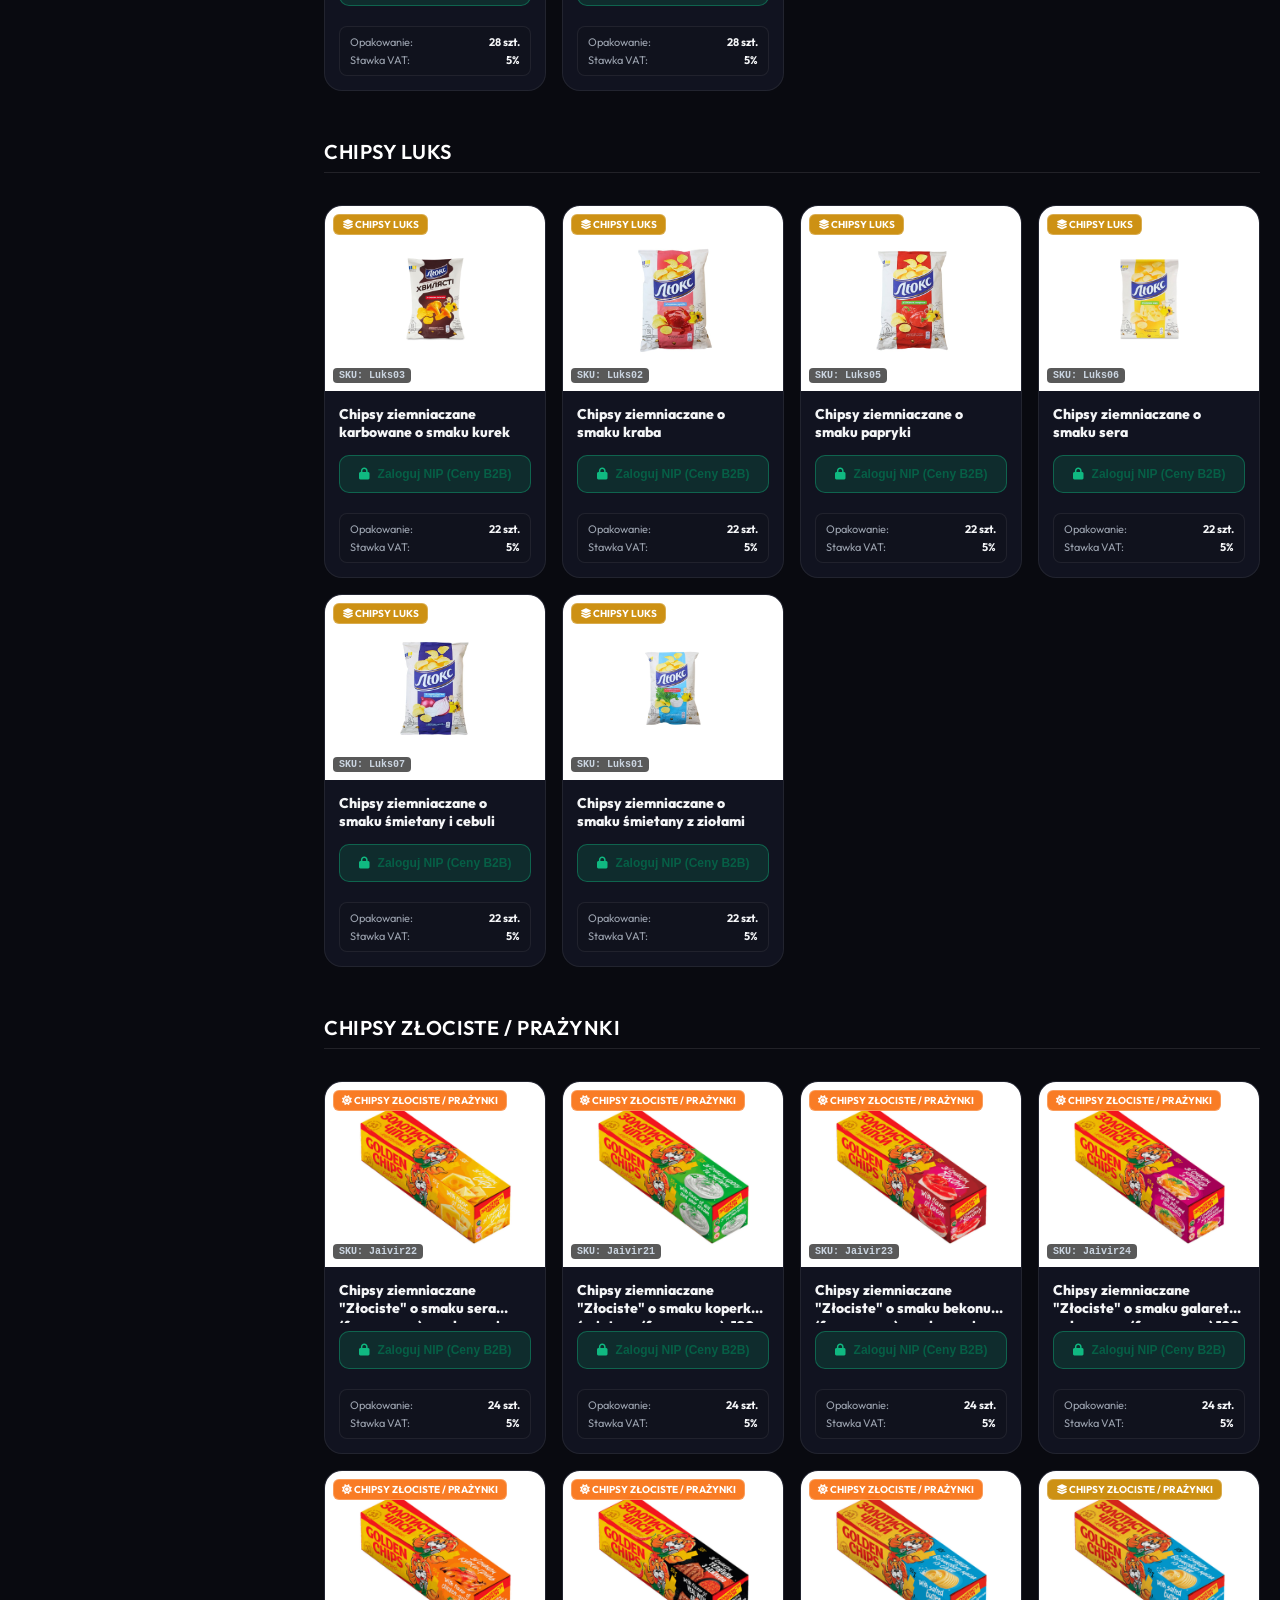
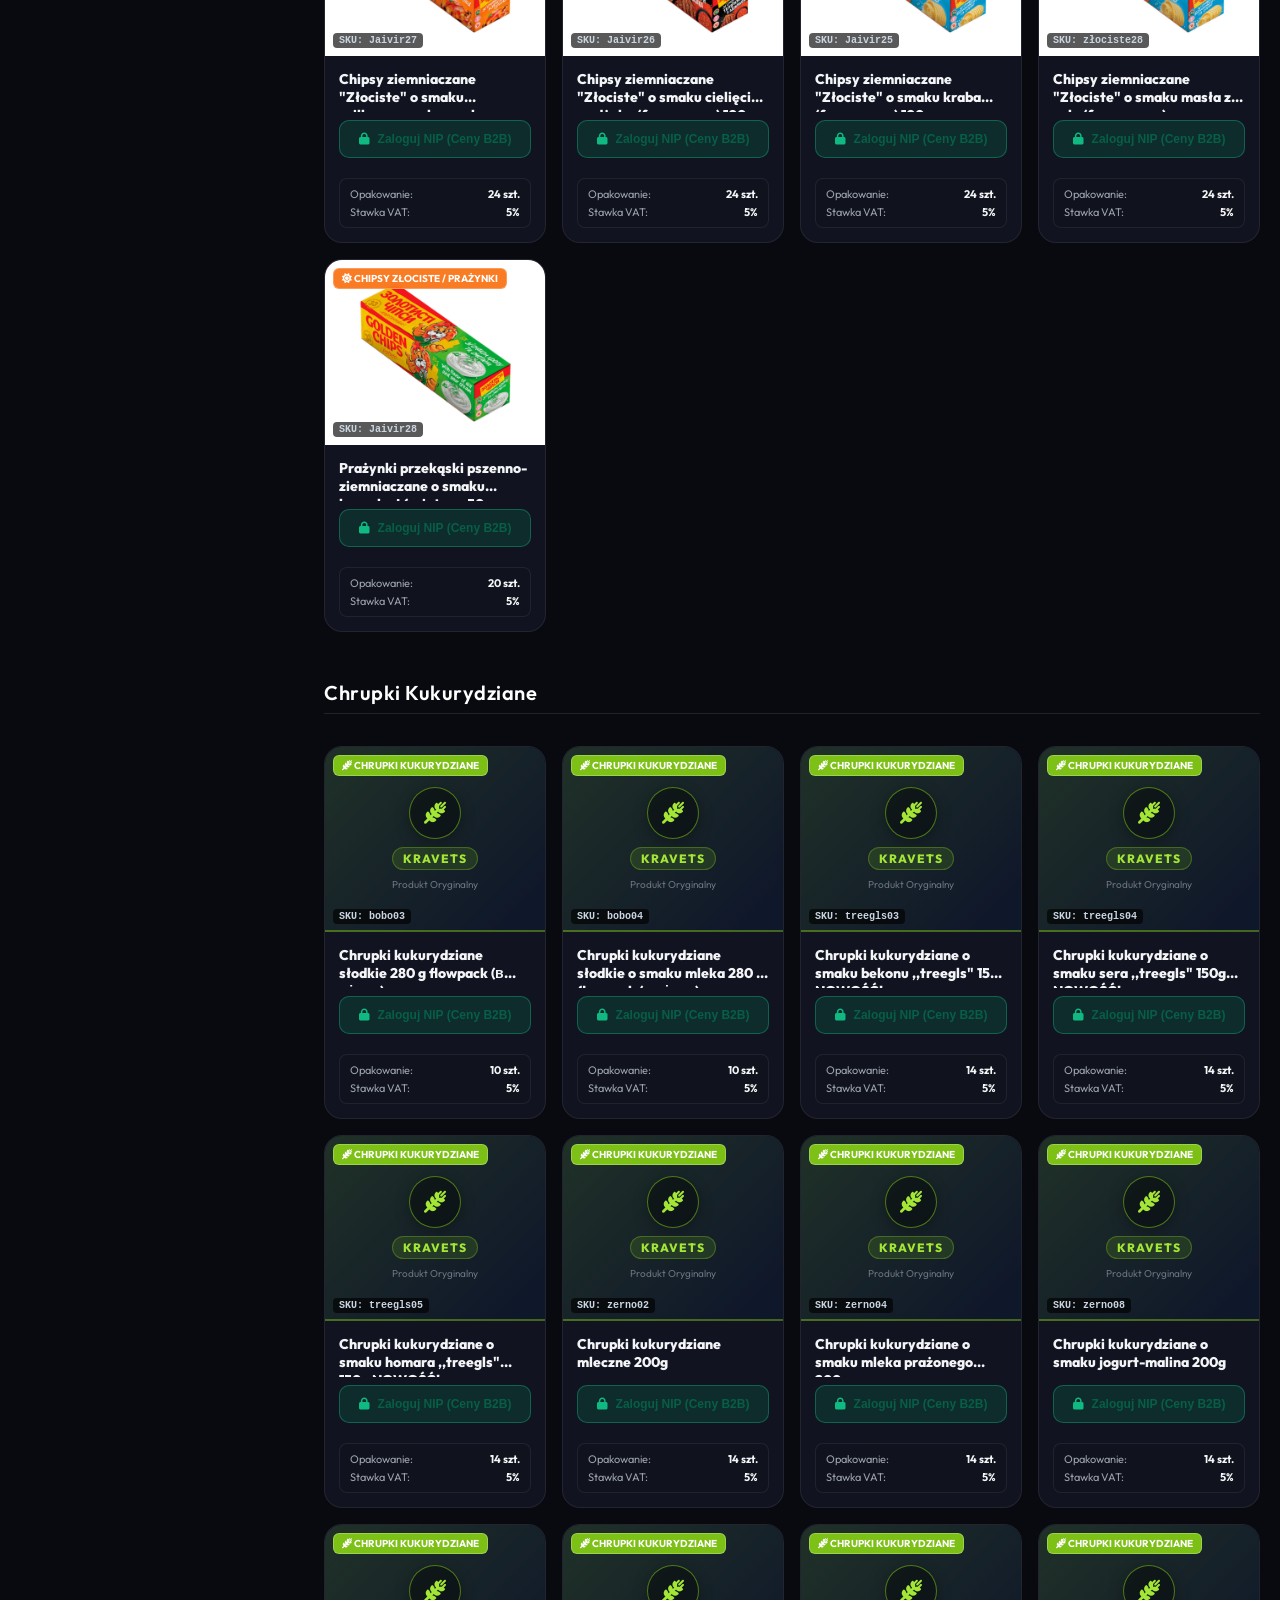
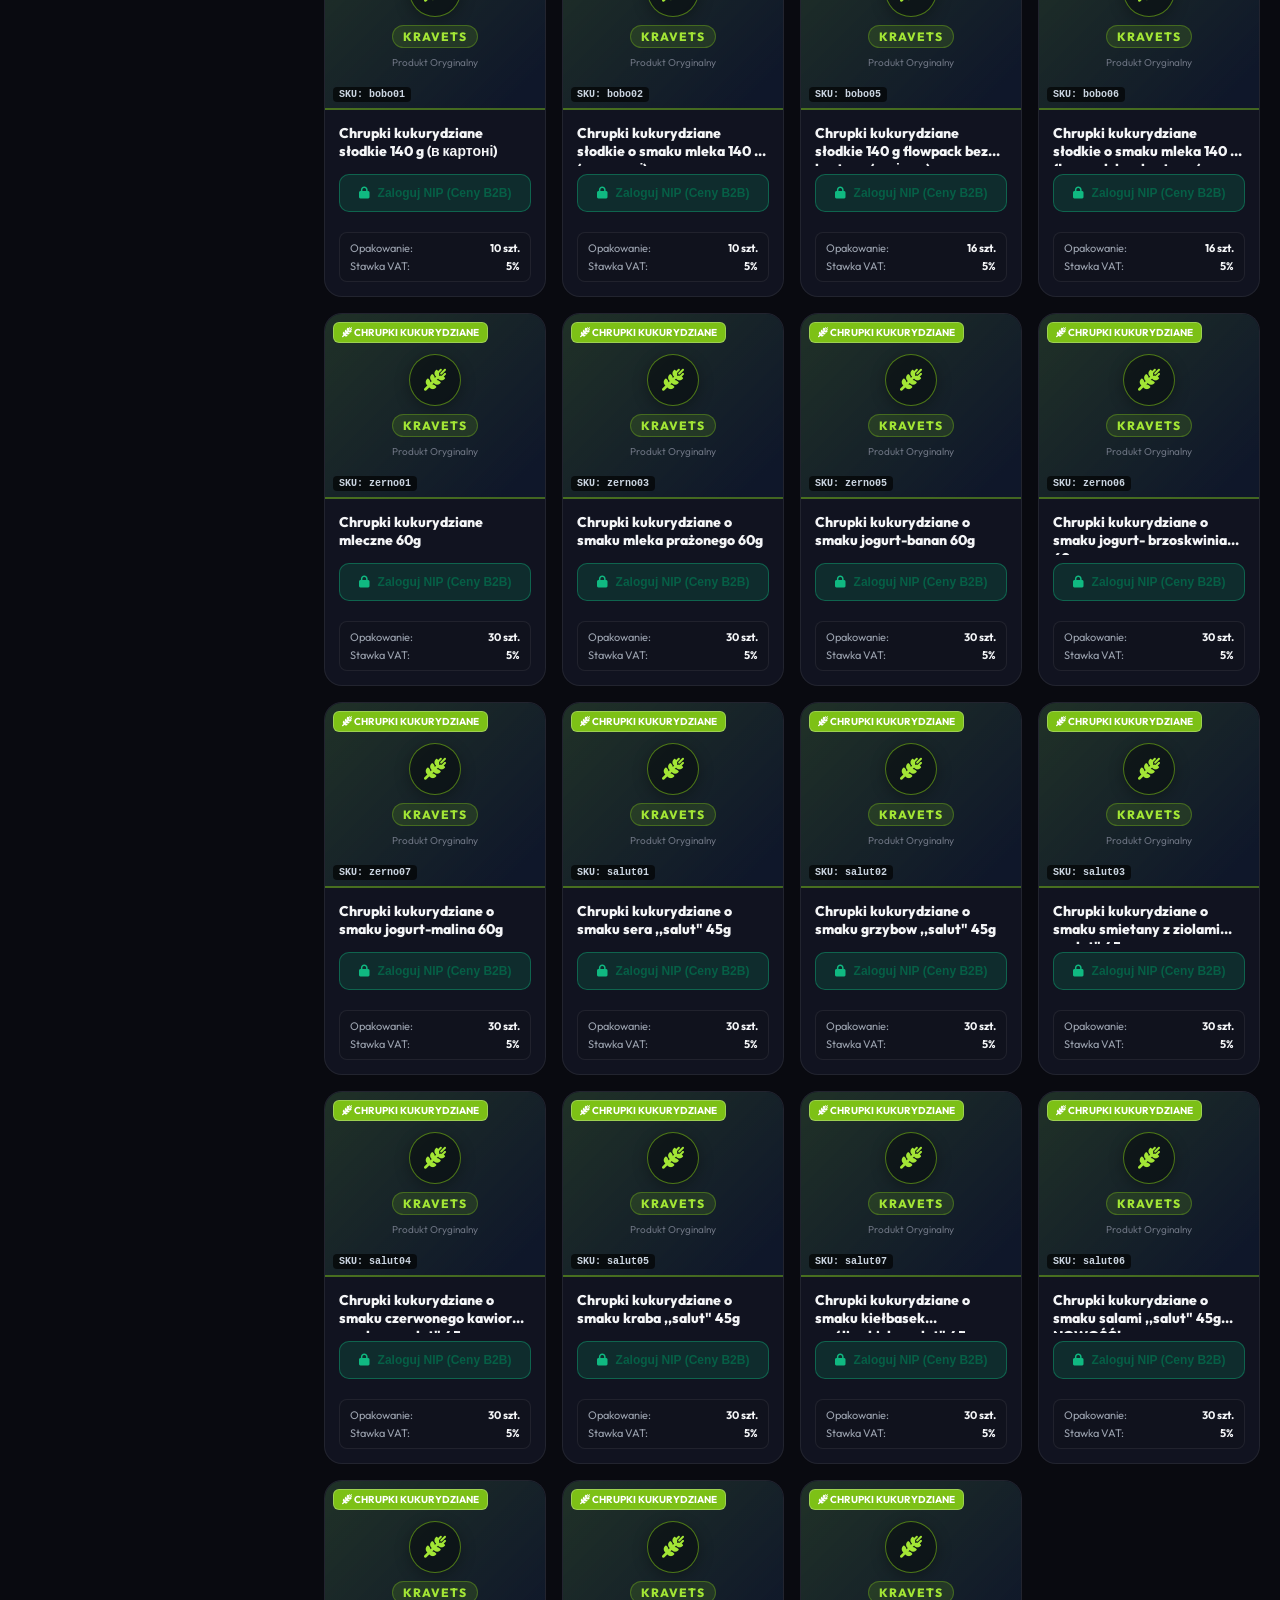
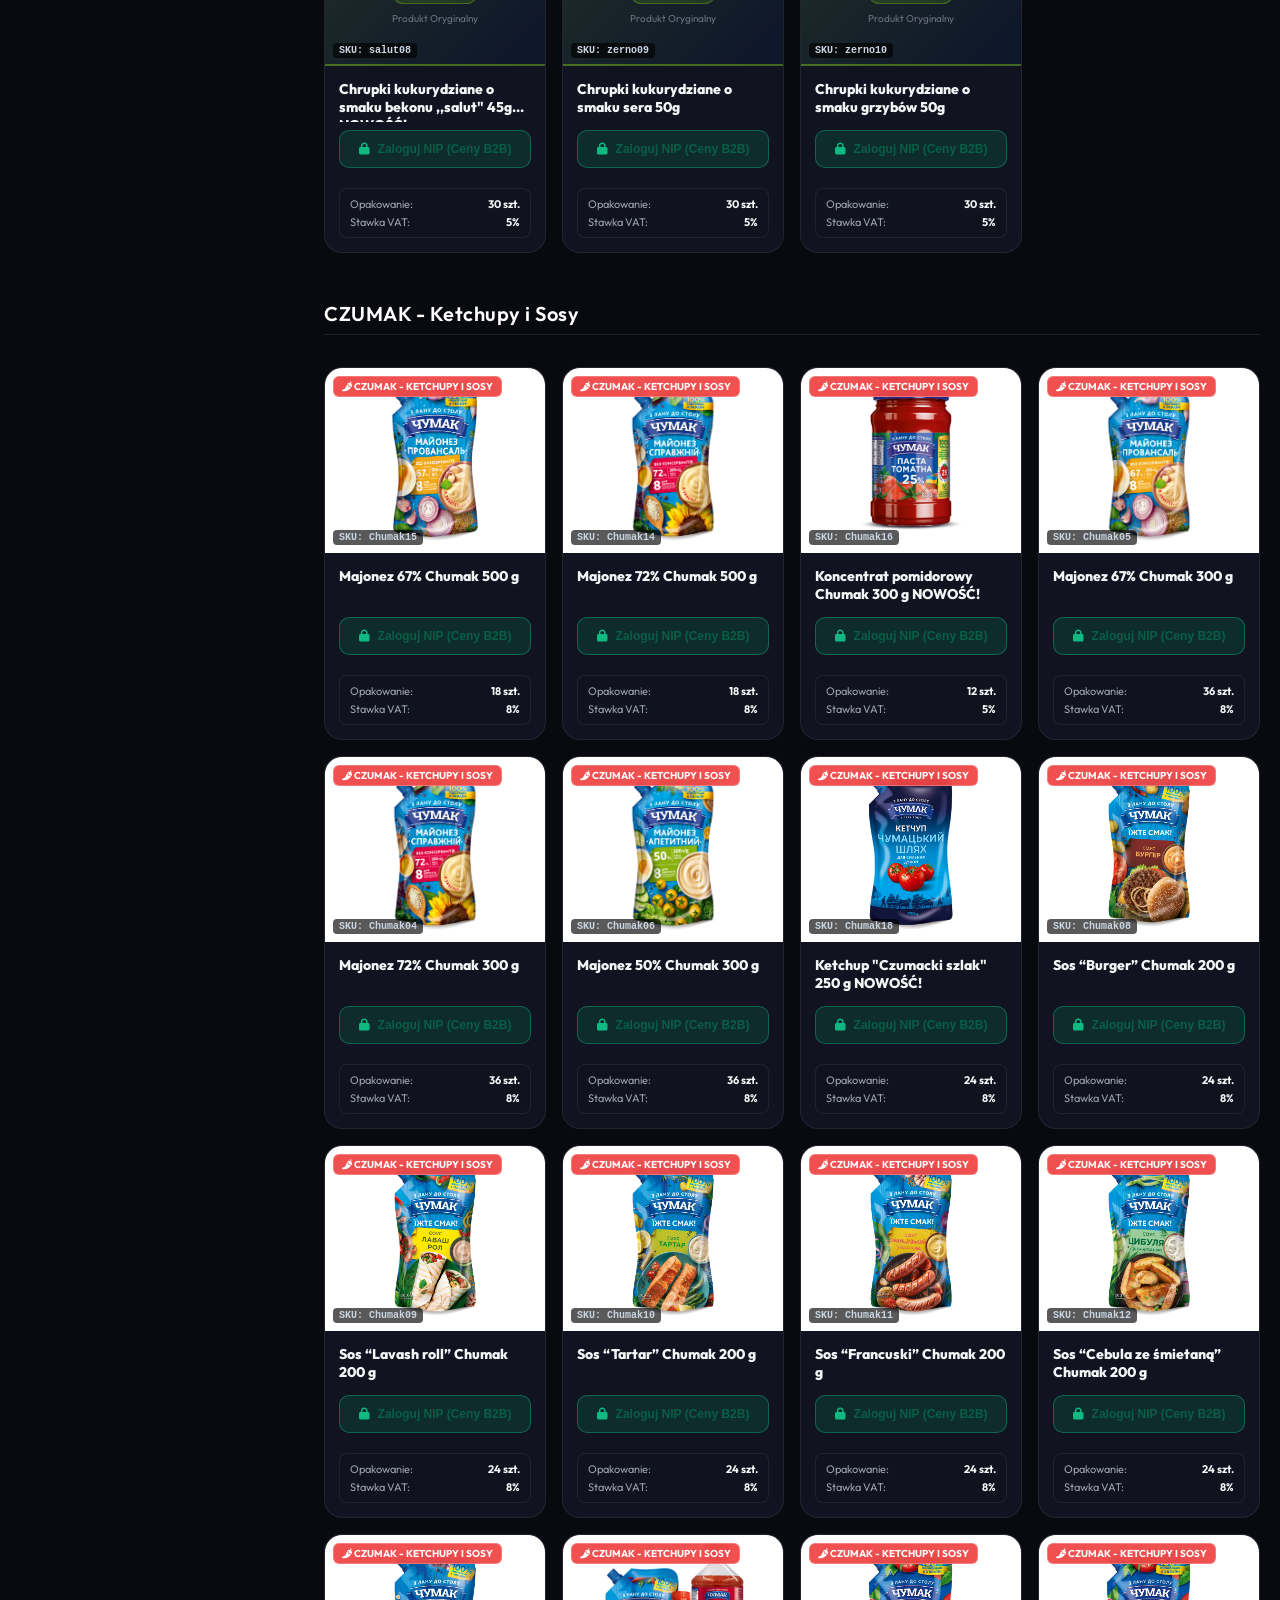
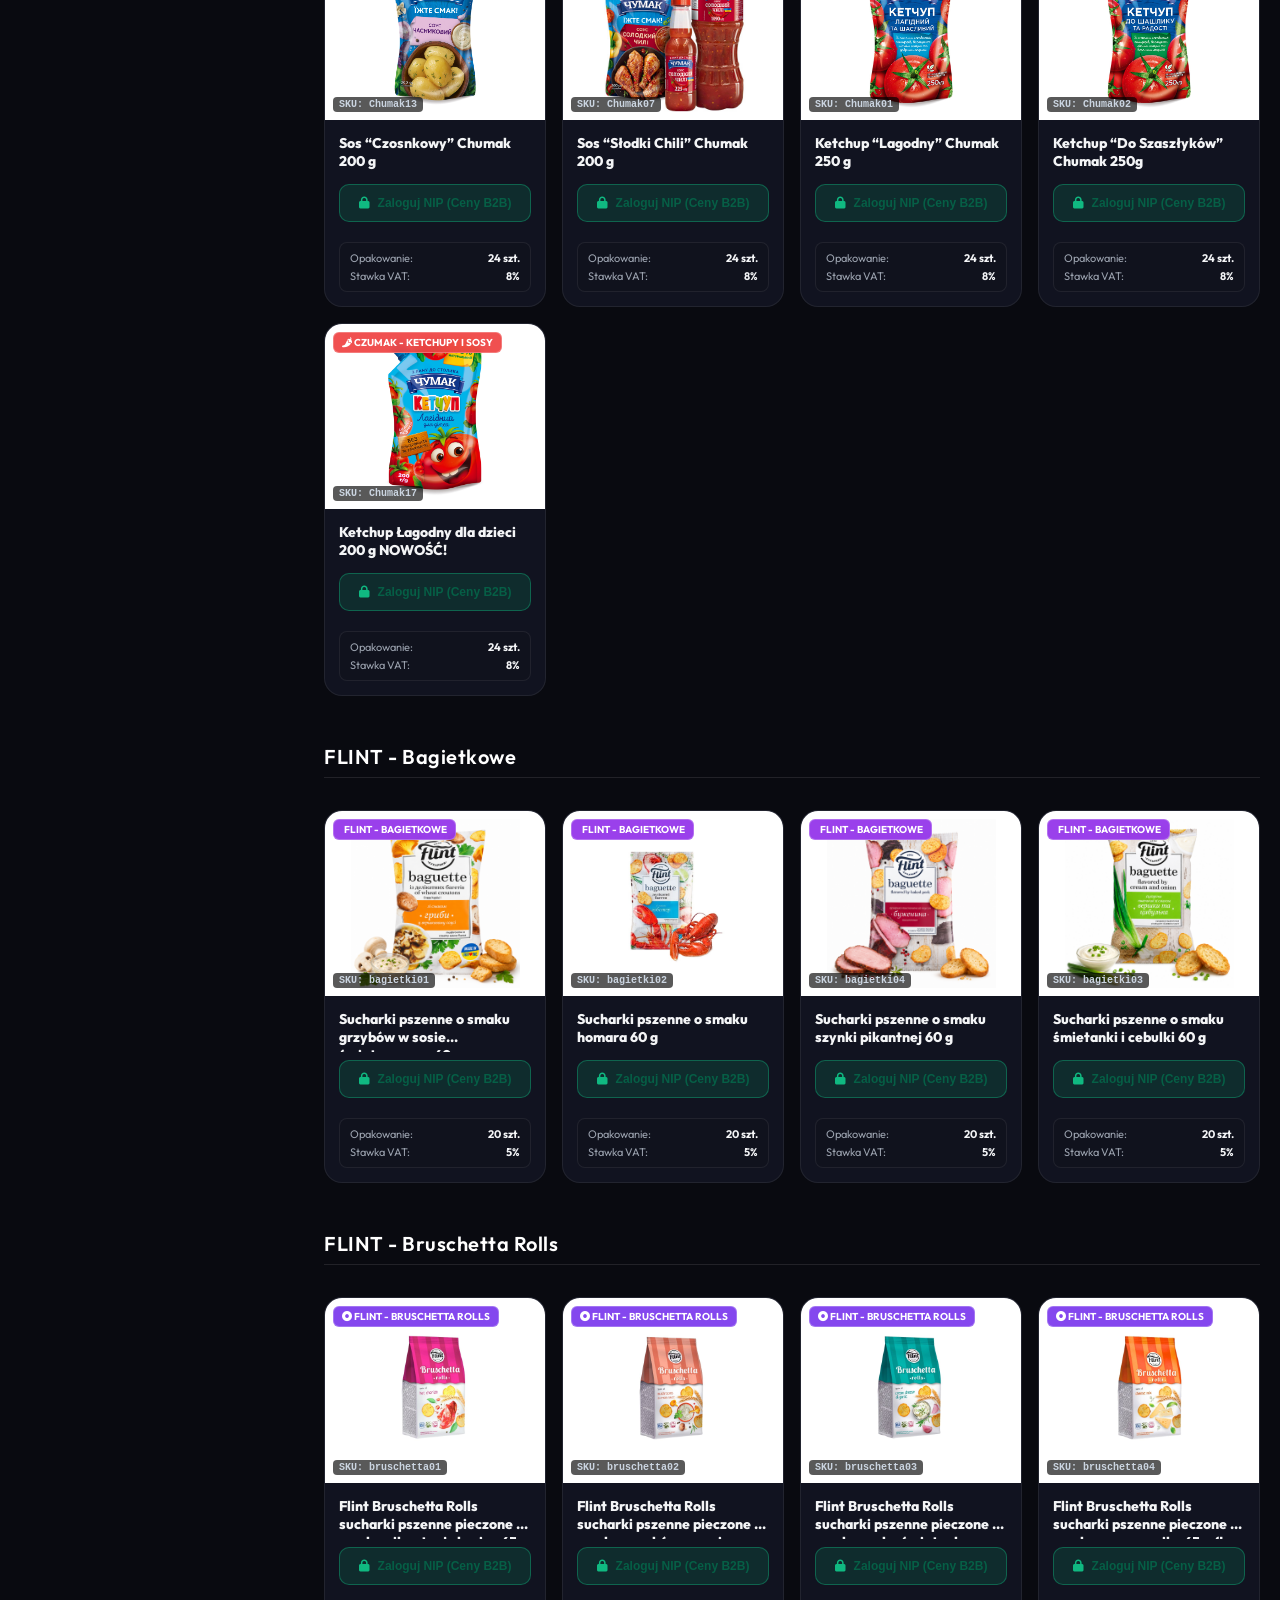
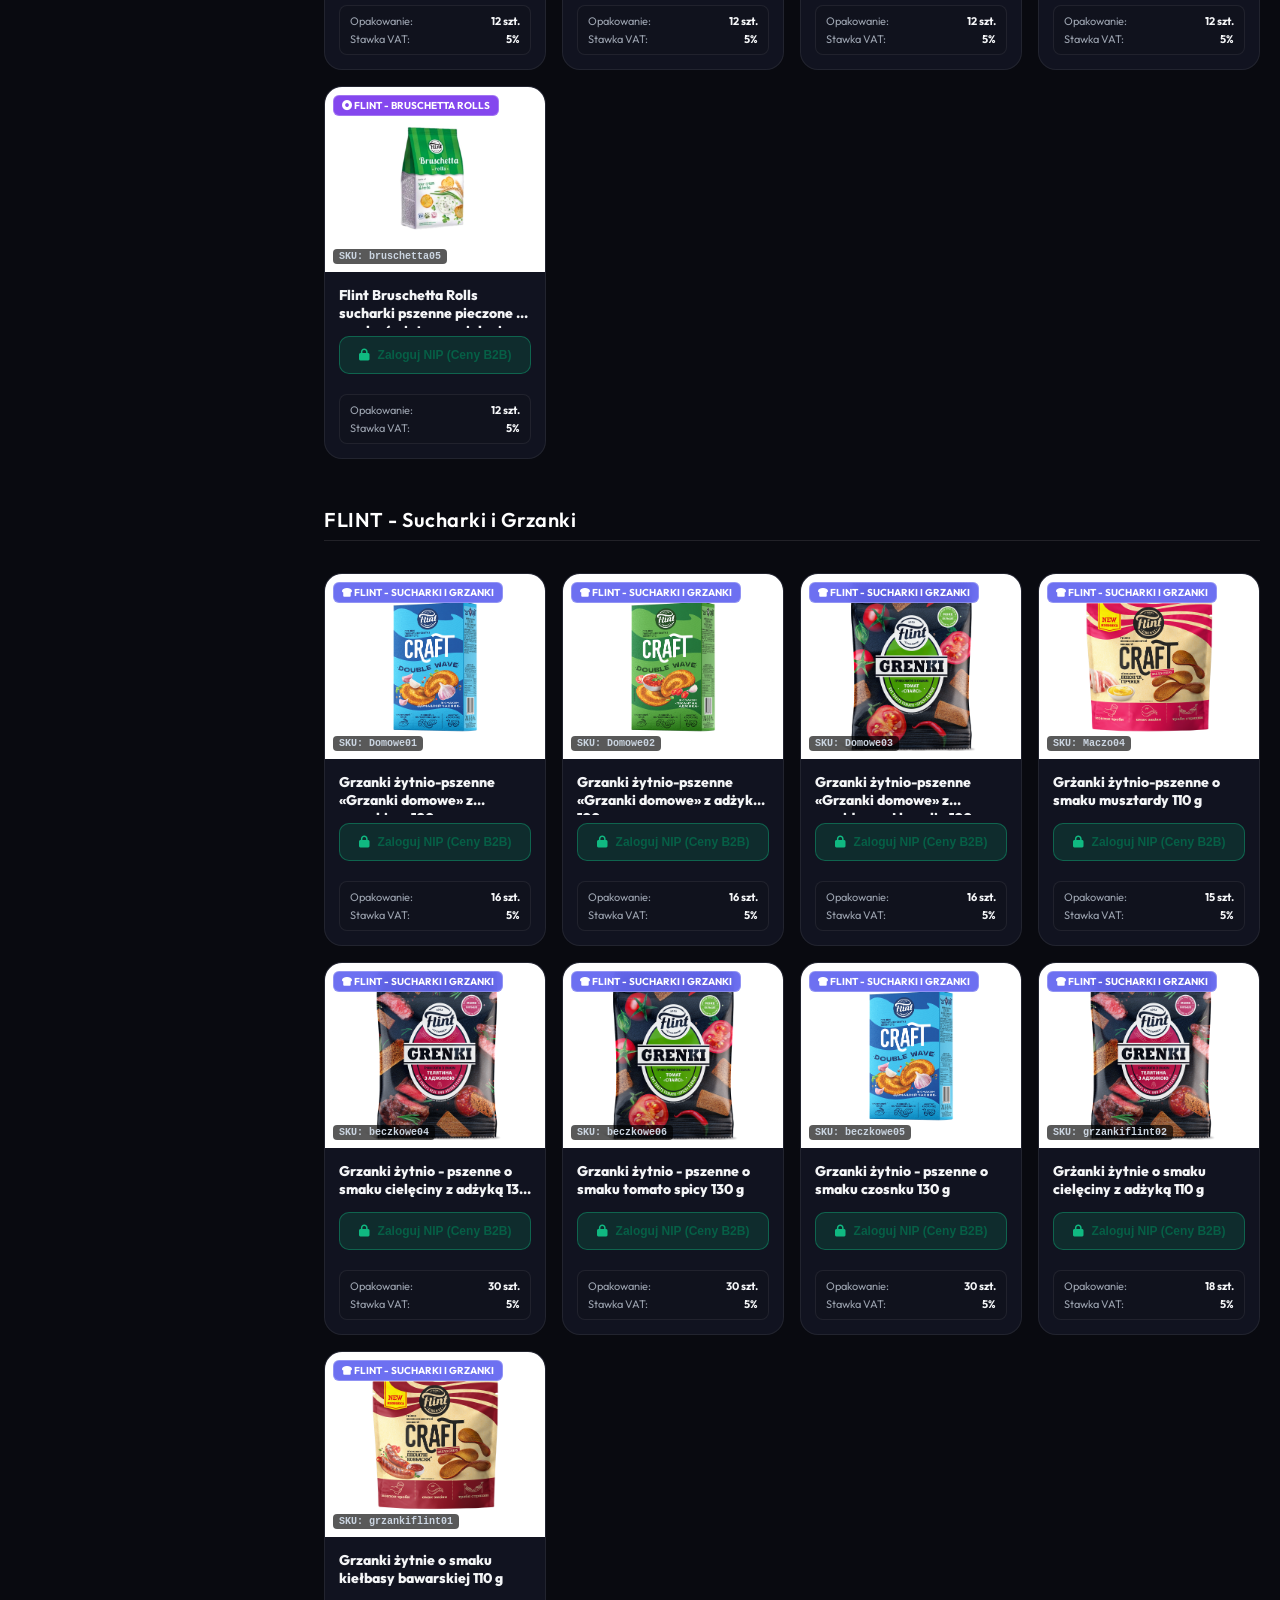
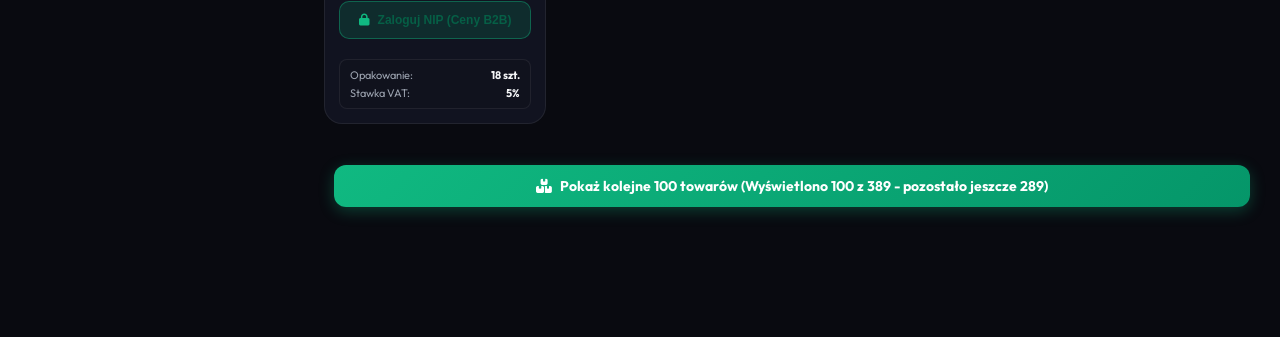
==== commit 98f6f4e7: "Wdrozenie nowego stylu Nordic Clean B2B Sidebar dla dystrybut.pl" ====
--- a/index.html
+++ b/index.html
@@ -40,11 +40,13 @@
         <!-- Nagłówek Katalogu Klienta -->
         <header class="header-bar">
             <div class="brand-block">
-                <div class="brand-badge">
-                    <i class="fa-solid fa-store"></i> Katalog Zamówień Online
-                </div>
-                <h1 id="appTitle">Katalog Produktów</h1>
-                <p id="appSubtitle">Wygodne zamówienia hurtowe i detaliczne</p>
+                <div class="brand-badge" style="background: rgba(16, 185, 129, 0.15); color: #34d399; border: 1px solid rgba(16, 185, 129, 0.35);">
+                    <i class="fa-solid fa-cube"></i> dystrybut.pl
+                </div>
+                <h1 id="appTitle" style="font-size: 26px; font-weight: 800; display: flex; align-items: center; gap: 4px; margin: 0 0 2px 0;">
+                    <span style="color: #10b981;">dystrybut</span><span style="color: var(--text-main);">.pl</span>
+                </h1>
+                <p id="appSubtitle" style="font-size: 12px; color: var(--text-muted); margin: 0;">Hurtownia FMCG & Dystrybucja B2B</p>
             </div>
             
             <div class="header-actions" style="display: flex; align-items: center; gap: 10px;">
@@ -53,8 +55,8 @@
                 </div>
 
                 <!-- Przełącznik motywu Jasny / Ciemny -->
-                <button type="button" id="themeToggleBtn" onclick="toggleCatalogTheme()" style="background: rgba(255,255,255,0.08); border: 1px solid rgba(255,255,255,0.15); color: #fff; width: 38px; height: 38px; border-radius: 50%; display: flex; align-items: center; justify-content: center; cursor: pointer; font-size: 15px; transition: all 0.2s;" title="Przełącz motyw">
-                    <i class="fa-solid fa-sun"></i>
+                <button type="button" id="themeToggleBtn" onclick="toggleCatalogTheme()" style="background: rgba(255,255,255,0.08); border: 1px solid rgba(255,255,255,0.15); color: var(--text-main); width: 38px; height: 38px; border-radius: 50%; display: flex; align-items: center; justify-content: center; cursor: pointer; font-size: 15px; transition: all 0.2s;" title="Przełącz motyw Dzień / Noc">
+                    <i class="fa-solid fa-sun" id="themeToggleIcon"></i>
                 </button>
 
                 <button class="btn btn-cart-header" id="headerCartBtn" onclick="openCartModalFromHeader()" style="background: linear-gradient(135deg, #10b981, #059669); color: #fff; font-weight: 700; font-size: 13px; padding: 10px 18px; border-radius: 25px; border: none; cursor: pointer; display: flex; align-items: center; gap: 8px; box-shadow: 0 4px 15px rgba(16, 185, 129, 0.35);">
@@ -65,35 +67,61 @@
             </div>
         </header>
 
-        <!-- ================= WIDOK KLIENTA: KATALOG PRODUKTÓW ================= -->
+        <!-- ================= WIDOK KLIENTA: KATALOG PRODUKTÓW (NORDIC CLEAN) ================= -->
         <section id="view-client-catalog" class="view-section active">
-            <div class="catalog-hero">
-                <div class="hero-content">
-                    <h2><i class="fa-solid fa-boxes-packing"></i> Przeglądaj i Zamawiaj Towary</h2>
-                    <p>Aktualne ceny, wysokiej jakości produkty i szybka realizacja. Dodaj wybrane pozycje do koszyka i prześlij zamówienie w kilka sekund.</p>
-                </div>
-            </div>
-
-            <div class="search-category-row" style="display: flex; gap: 10px; align-items: stretch; margin-bottom: 12px;">
-                <div class="search-wrapper" style="flex: 1; margin-bottom: 0;">
-                    <i class="fa-solid fa-magnifying-glass"></i>
-                    <input type="text" id="catalogSearchInput" class="search-input" placeholder="Szukaj po nazwie towaru, EAN lub smaku...">
-                </div>
-                <button type="button" id="openCategoryDrawerBtn" onclick="openCategoryDrawer()" style="background: linear-gradient(135deg, rgba(139,92,246,0.2), rgba(99,102,241,0.25)); border: 1px solid rgba(139,92,246,0.45); color: #c4b5fd; font-weight: 700; font-size: 13px; padding: 0 16px; border-radius: 14px; cursor: pointer; display: flex; align-items: center; gap: 8px; white-space: nowrap; transition: all 0.2s;" title="Otwórz pełną listę kategorii">
-                    <i class="fa-solid fa-bars-staggered"></i> <span class="hide-on-mobile">Kategorie</span>
-                    <span id="drawerTotalCatsBadge" style="background: rgba(139,92,246,0.4); color: #fff; padding: 2px 7px; border-radius: 10px; font-size: 11px; font-weight: 800;">38</span>
-                </button>
-            </div>
-
-            <div class="categories-bar" id="categoriesBar">
-                <!-- Generowane dynamicznie w app.js -->
-            </div>
             
-            <div class="subcategories-bar" id="subCategoriesBar" style="display: none;">
-                <!-- Generowane dynamicznie w app.js na podstawie wybranej kategorii -->
-            </div>
-
-            <div class="products-grid" id="catalogProductsGrid"></div>
+            <div class="nordic-layout">
+                <!-- LEWY BOCZNY PANEL KATEGORII (DESKTOP SIDEBAR) -->
+                <aside class="nordic-sidebar" id="nordicSidebar">
+                    <div class="nordic-sidebar-header">
+                        <i class="fa-solid fa-layer-group" style="color: #10b981;"></i>
+                        <span>Kategorie Towarów</span>
+                    </div>
+
+                    <div class="nordic-sidebar-quick-filters">
+                        <button type="button" class="nordic-sidebar-btn active" id="nordicFilterAllBtn" onclick="selectCategory('Wszystkie')">
+                            <span class="btn-label"><i class="fa-solid fa-boxes-stacked"></i> Wszystkie Towary</span>
+                            <span class="nordic-count-badge" id="nordicCountAll">0</span>
+                        </button>
+                    </div>
+
+                    <div class="nordic-sidebar-list" id="nordicSidebarList">
+                        <!-- Dynamicznie generowane kategorie z licznikami towarów -->
+                    </div>
+                </aside>
+
+                <!-- PRAWY GŁÓWNY OBSZAR Z TOWARAMI -->
+                <div class="nordic-main-content">
+                    <div class="search-category-row" style="display: flex; gap: 10px; align-items: stretch; margin-bottom: 12px;">
+                        <div class="search-wrapper" style="flex: 1; margin-bottom: 0;">
+                            <i class="fa-solid fa-magnifying-glass"></i>
+                            <input type="text" id="catalogSearchInput" class="search-input" placeholder="Wyszukaj po nazwie towaru, EAN lub SKU...">
+                        </div>
+                        <button type="button" id="openCategoryDrawerBtn" class="mobile-only-btn" onclick="openCategoryDrawer()" style="background: linear-gradient(135deg, rgba(16,185,129,0.15), rgba(5,150,105,0.25)); border: 1px solid rgba(16,185,129,0.45); color: #34d399; font-weight: 700; font-size: 13px; padding: 0 16px; border-radius: 14px; cursor: pointer; display: flex; align-items: center; gap: 8px; white-space: nowrap; transition: all 0.2s;" title="Otwórz pełną listę kategorii">
+                            <i class="fa-solid fa-bars-staggered"></i> <span class="hide-on-mobile">Kategorie</span>
+                            <span id="drawerTotalCatsBadge" style="background: rgba(16,185,129,0.3); color: #fff; padding: 2px 7px; border-radius: 10px; font-size: 11px; font-weight: 800;">38</span>
+                        </button>
+                    </div>
+
+                    <!-- MOBILNY POZIOMY PASEK KATEGORII (TYLKO NA TELEFONACH) -->
+                    <div class="categories-bar mobile-only-bar" id="categoriesBar">
+                        <!-- Generowane dynamicznie w app.js -->
+                    </div>
+                    
+                    <div class="subcategories-bar" id="subCategoriesBar" style="display: none;">
+                        <!-- Generowane dynamicznie w app.js na podstawie wybranej kategorii -->
+                    </div>
+
+                    <div class="catalog-active-header" id="catalogActiveHeader" style="display: flex; justify-content: space-between; align-items: center; margin-bottom: 14px; padding-bottom: 8px; border-bottom: 1px solid var(--border-color);">
+                        <h2 id="currentCategoryTitle" style="font-size: 18px; font-weight: 800; margin: 0; color: var(--text-main); display: flex; align-items: center; gap: 8px;">
+                            <i class="fa-solid fa-boxes-packing" style="color: #10b981;"></i> Wszystkie Towary
+                        </h2>
+                        <span id="activeProductsCount" style="font-size: 13px; color: var(--text-muted); font-weight: 600;">(0 produktów)</span>
+                    </div>
+
+                    <div class="products-grid" id="catalogProductsGrid"></div>
+                </div>
+            </div>
         </section>
 
     </div>
--- a/style.css
+++ b/style.css
@@ -51,9 +51,9 @@
 /* Układ główny */
 .container {
     width: 100%;
-    max-width: 650px;
+    max-width: 1440px;
     margin: 0 auto;
-    padding: 15px 12px;
+    padding: 15px 20px;
 }
 
 /* Nagłówek */
@@ -236,16 +236,33 @@
     box-shadow: 0 0 12px var(--primary-glow);
 }
 
-/* Siatka Produktów Katalogu */
+/* Siatka Produktów Katalogu (Nordic Grid) */
 .products-grid {
     display: grid;
-    grid-template-columns: repeat(2, 1fr);
-    gap: 14px;
-}
-
-@media (max-width: 480px) {
+    grid-template-columns: repeat(auto-fill, minmax(220px, 1fr));
+    gap: 16px;
+}
+
+.category-group-header {
+    grid-column: 1 / -1;
+    margin-top: 18px;
+    margin-bottom: 8px;
+    padding-bottom: 6px;
+    border-bottom: 1px solid var(--border-color);
+}
+
+.category-group-header h3 {
+    font-size: 15px;
+    font-weight: 800;
+    color: var(--text-main);
+    display: flex;
+    align-items: center;
+    gap: 8px;
+}
+
+@media (max-width: 576px) {
     .products-grid {
-        grid-template-columns: repeat(2, 1fr); /* 2 kolumny na telefonach */
+        grid-template-columns: repeat(2, 1fr);
         gap: 10px;
     }
 }
@@ -1295,6 +1312,302 @@
     transform: translateY(-3px) scale(1.05);
 }
 
-
-
-
+/* --- NORDIC CLEAN B2B SIDEBAR LAYOUT --- */
+.nordic-layout {
+    display: grid;
+    grid-template-columns: 280px minmax(0, 1fr);
+    gap: 24px;
+    align-items: start;
+    margin-top: 15px;
+}
+
+/* LEWY BOCZNY PANEL KATEGORII (DESKTOP) */
+.nordic-sidebar {
+    background: var(--card-bg, #111422);
+    border: 1px solid var(--border-color, rgba(255, 255, 255, 0.1));
+    border-radius: 18px;
+    padding: 16px;
+    position: sticky;
+    top: 20px;
+    max-height: calc(100vh - 40px);
+    overflow-y: auto;
+    box-shadow: 0 10px 30px rgba(0,0,0,0.3);
+}
+
+.nordic-sidebar::-webkit-scrollbar {
+    width: 5px;
+}
+.nordic-sidebar::-webkit-scrollbar-track {
+    background: transparent;
+}
+.nordic-sidebar::-webkit-scrollbar-thumb {
+    background: rgba(255,255,255,0.15);
+    border-radius: 10px;
+}
+
+.nordic-sidebar-header {
+    font-size: 14px;
+    font-weight: 800;
+    color: var(--text-main, #fff);
+    display: flex;
+    align-items: center;
+    gap: 8px;
+    padding-bottom: 12px;
+    margin-bottom: 12px;
+    border-bottom: 1px solid var(--border-color, rgba(255, 255, 255, 0.08));
+    text-transform: uppercase;
+    letter-spacing: 0.5px;
+}
+
+.nordic-sidebar-quick-filters {
+    margin-bottom: 10px;
+}
+
+.nordic-sidebar-btn {
+    width: 100%;
+    display: flex;
+    justify-content: space-between;
+    align-items: center;
+    background: rgba(255,255,255,0.03);
+    border: 1px solid rgba(255,255,255,0.06);
+    color: var(--text-muted, #94a3b8);
+    font-size: 13px;
+    font-weight: 700;
+    padding: 10px 14px;
+    border-radius: 12px;
+    cursor: pointer;
+    transition: all 0.2s ease;
+    text-align: left;
+    margin-bottom: 6px;
+}
+
+.nordic-sidebar-btn:hover {
+    background: rgba(255,255,255,0.08);
+    color: var(--text-main, #fff);
+    transform: translateX(3px);
+}
+
+.nordic-sidebar-btn.active {
+    background: linear-gradient(135deg, rgba(16, 185, 129, 0.18), rgba(5, 150, 105, 0.25));
+    border-color: rgba(16, 185, 129, 0.45);
+    color: #34d399;
+    box-shadow: 0 4px 15px rgba(16, 185, 129, 0.15);
+}
+
+.nordic-sidebar-btn .btn-label {
+    display: flex;
+    align-items: center;
+    gap: 8px;
+    overflow: hidden;
+    text-overflow: ellipsis;
+    white-space: nowrap;
+}
+
+.nordic-count-badge {
+    background: rgba(255,255,255,0.08);
+    color: var(--text-muted, #94a3b8);
+    font-size: 11px;
+    font-weight: 800;
+    padding: 2px 8px;
+    border-radius: 10px;
+    transition: all 0.2s;
+}
+
+.nordic-sidebar-btn.active .nordic-count-badge {
+    background: #10b981;
+    color: #fff;
+}
+
+.nordic-sidebar-list {
+    display: flex;
+    flex-direction: column;
+    gap: 4px;
+}
+
+/* RESPONSYWNOŚĆ MOBILNA DLA SIDEBARU */
+@media (min-width: 993px) {
+    .mobile-only-btn {
+        display: none !important;
+    }
+    .mobile-only-bar {
+        display: none !important;
+    }
+}
+
+@media (max-width: 992px) {
+    .nordic-layout {
+        grid-template-columns: 1fr;
+        gap: 15px;
+    }
+    .nordic-sidebar {
+        display: none;
+    }
+    .mobile-only-btn {
+        display: flex !important;
+    }
+    .mobile-only-bar {
+        display: flex !important;
+    }
+}
+
+/* --- KAFELKI PRODUKTÓW & SZYBKI SELEKTOR ILOŚCI ZGRZEWEK --- */
+.card-qty-row {
+    display: flex;
+    gap: 8px;
+    align-items: stretch;
+    margin-top: 10px;
+}
+
+.qty-stepper {
+    display: flex;
+    align-items: center;
+    background: rgba(0,0,0,0.3);
+    border: 1px solid var(--border-color, rgba(255,255,255,0.15));
+    border-radius: 10px;
+    overflow: hidden;
+}
+
+.qty-stepper-btn {
+    background: none;
+    border: none;
+    color: var(--text-main, #fff);
+    font-weight: 800;
+    font-size: 14px;
+    width: 30px;
+    height: 36px;
+    display: flex;
+    align-items: center;
+    justify-content: center;
+    cursor: pointer;
+    transition: background 0.15s;
+}
+.qty-stepper-btn:hover {
+    background: rgba(255,255,255,0.1);
+}
+
+.qty-stepper-input {
+    width: 32px;
+    text-align: center;
+    background: transparent;
+    border: none;
+    color: var(--text-main, #fff);
+    font-size: 13px;
+    font-weight: 800;
+    pointer-events: none;
+}
+
+.btn-card-add-nordic {
+    flex: 1;
+    background: linear-gradient(135deg, #10b981 0%, #059669 100%);
+    color: #fff;
+    border: none;
+    border-radius: 10px;
+    font-size: 12px;
+    font-weight: 800;
+    padding: 9px 12px;
+    cursor: pointer;
+    display: flex;
+    align-items: center;
+    justify-content: center;
+    gap: 6px;
+    transition: transform 0.15s, box-shadow 0.15s;
+    box-shadow: 0 4px 12px rgba(16, 185, 129, 0.3);
+}
+
+.btn-card-add-nordic:hover {
+    transform: translateY(-1px);
+    box-shadow: 0 6px 16px rgba(16, 185, 129, 0.45);
+}
+
+/* --- MOTYW NORDIC LIGHT (JASNY) --- */
+body.theme-light {
+    background: #f4f6fb !important;
+    color: #1e293b !important;
+}
+
+body.theme-light .container {
+    color: #1e293b !important;
+}
+
+body.theme-light .header-bar {
+    background: #ffffff !important;
+    border-color: #e2e8f0 !important;
+    box-shadow: 0 4px 20px rgba(0,0,0,0.04) !important;
+}
+
+body.theme-light .brand-badge {
+    background: rgba(16, 185, 129, 0.12) !important;
+    color: #065f46 !important;
+    border-color: rgba(16, 185, 129, 0.3) !important;
+}
+
+body.theme-light .nordic-sidebar {
+    background: #ffffff !important;
+    border-color: #e2e8f0 !important;
+    box-shadow: 0 10px 30px rgba(0,0,0,0.05) !important;
+}
+
+body.theme-light .nordic-sidebar-header {
+    color: #0f172a !important;
+    border-color: #f1f5f9 !important;
+}
+
+body.theme-light .nordic-sidebar-btn {
+    background: #f8fafc !important;
+    border-color: #e2e8f0 !important;
+    color: #475569 !important;
+}
+
+body.theme-light .nordic-sidebar-btn:hover {
+    background: #f1f5f9 !important;
+    color: #0f172a !important;
+}
+
+body.theme-light .nordic-sidebar-btn.active {
+    background: rgba(16, 185, 129, 0.12) !important;
+    border-color: rgba(16, 185, 129, 0.4) !important;
+    color: #065f46 !important;
+}
+
+body.theme-light .nordic-sidebar-btn.active .nordic-count-badge {
+    background: #10b981 !important;
+    color: #ffffff !important;
+}
+
+body.theme-light .catalog-card {
+    background: #ffffff !important;
+    border-color: #e2e8f0 !important;
+    box-shadow: 0 4px 20px rgba(0,0,0,0.04) !important;
+}
+
+body.theme-light .catalog-card:hover {
+    border-color: #cbd5e1 !important;
+    box-shadow: 0 12px 30px rgba(0,0,0,0.08) !important;
+}
+
+body.theme-light .catalog-card .card-title {
+    color: #0f172a !important;
+}
+
+body.theme-light .search-wrapper input {
+    background: #ffffff !important;
+    border-color: #cbd5e1 !important;
+    color: #0f172a !important;
+}
+
+body.theme-light .qty-stepper {
+    background: #f1f5f9 !important;
+    border-color: #cbd5e1 !important;
+}
+
+body.theme-light .qty-stepper-btn {
+    color: #0f172a !important;
+}
+
+body.theme-light .qty-stepper-input {
+    color: #0f172a !important;
+}
+
+body.theme-light #currentCategoryTitle {
+    color: #0f172a !important;
+}
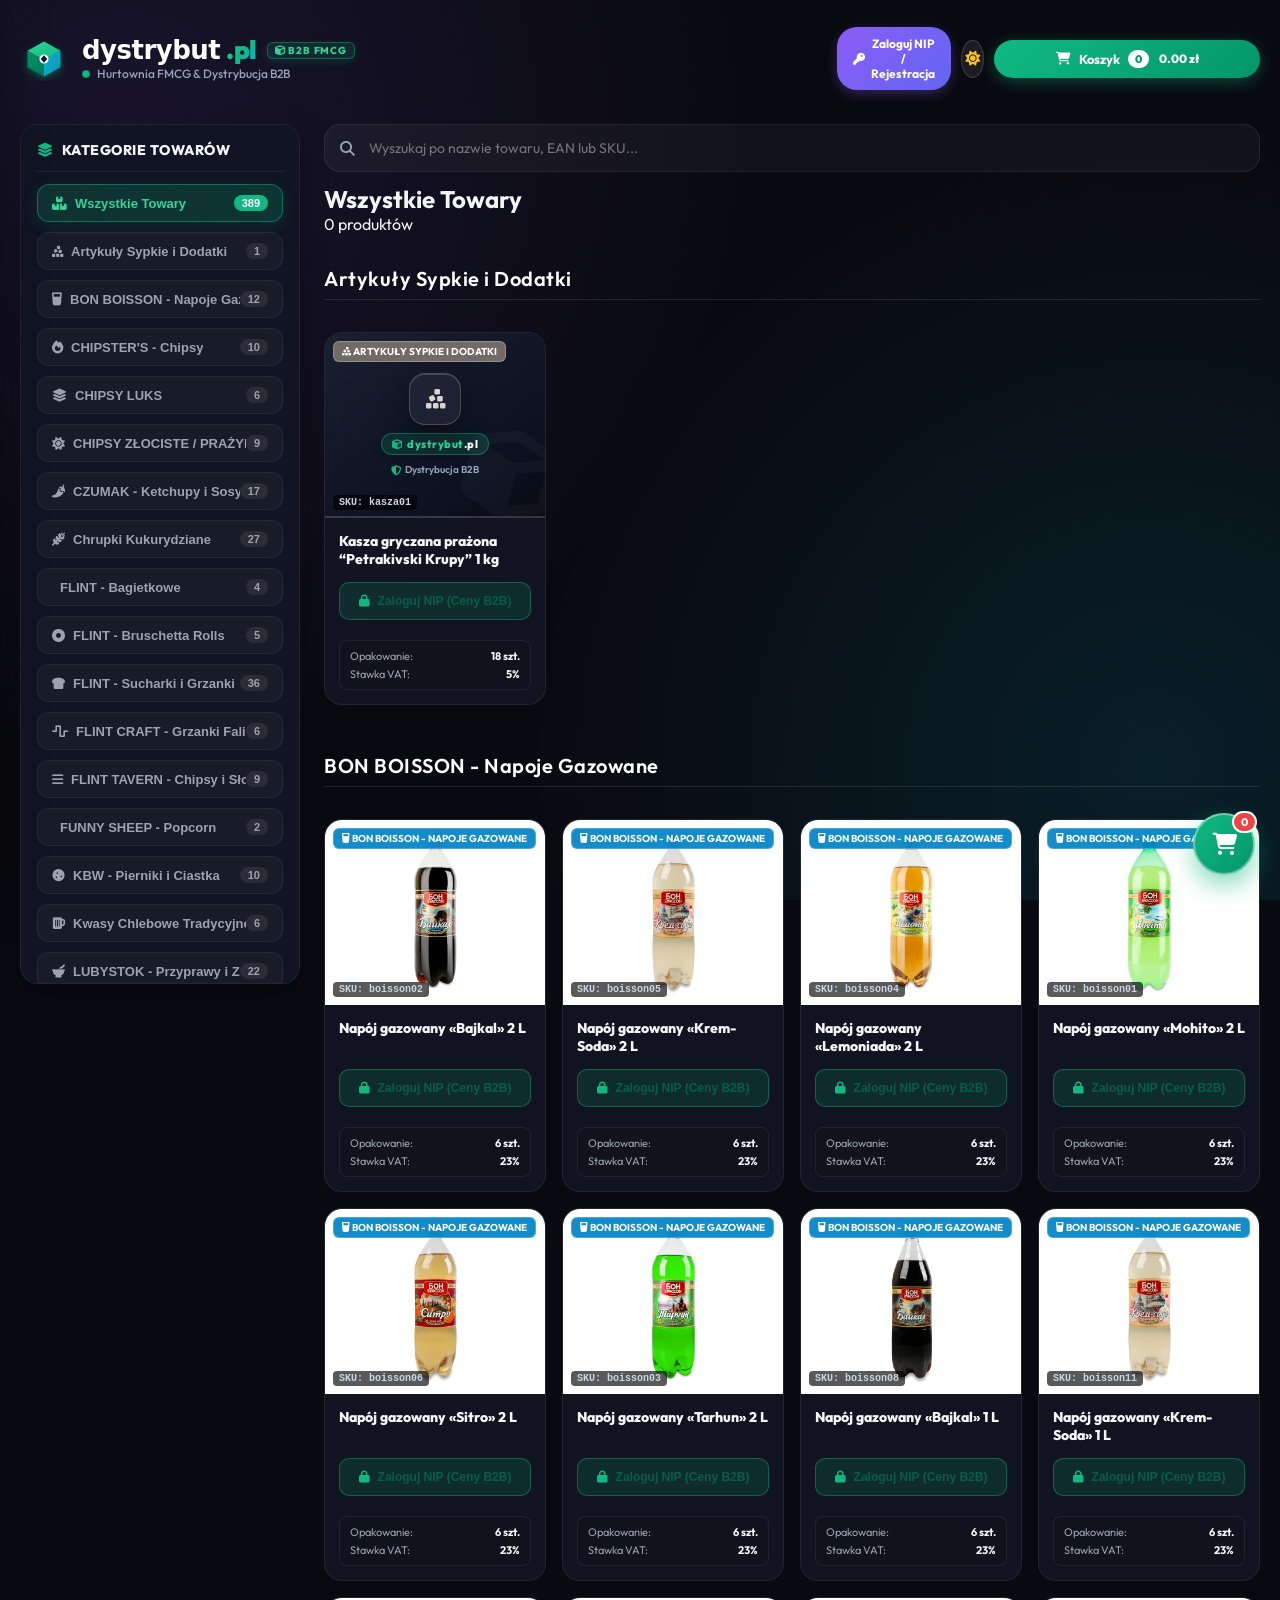
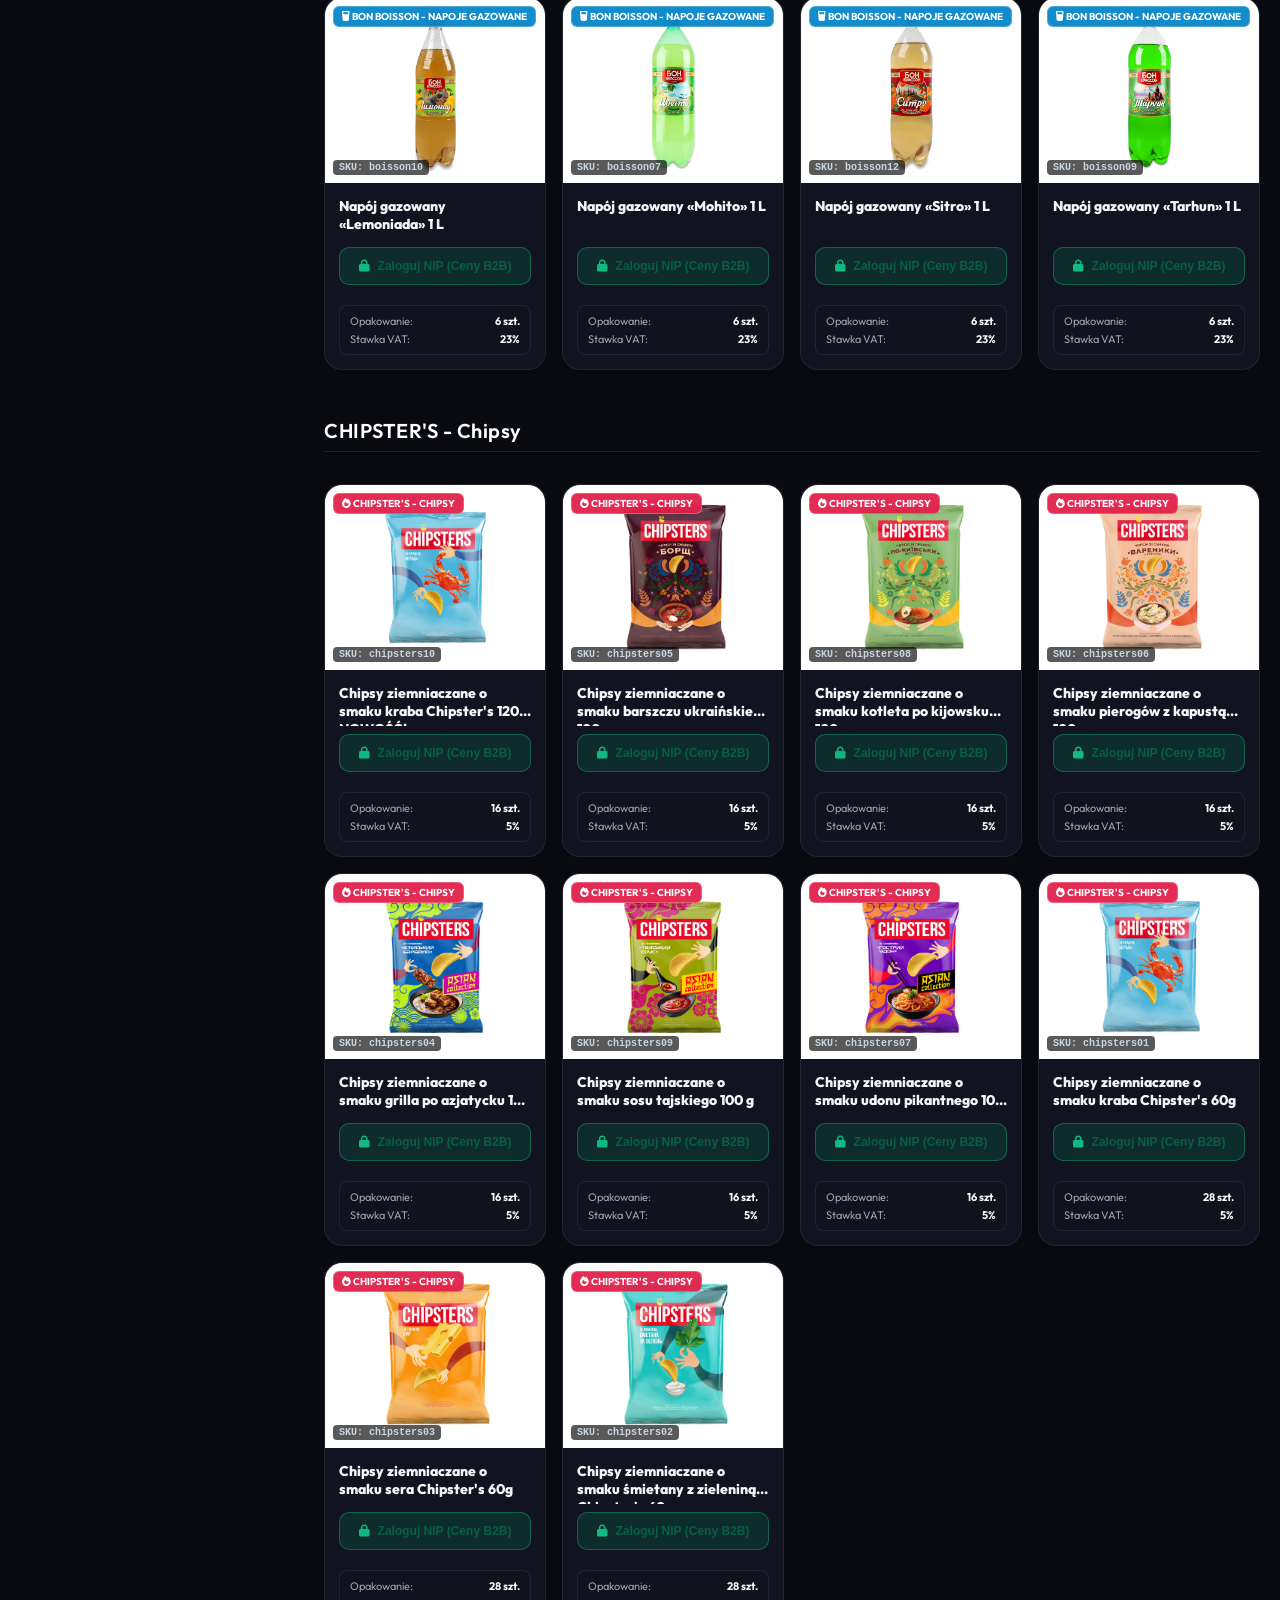
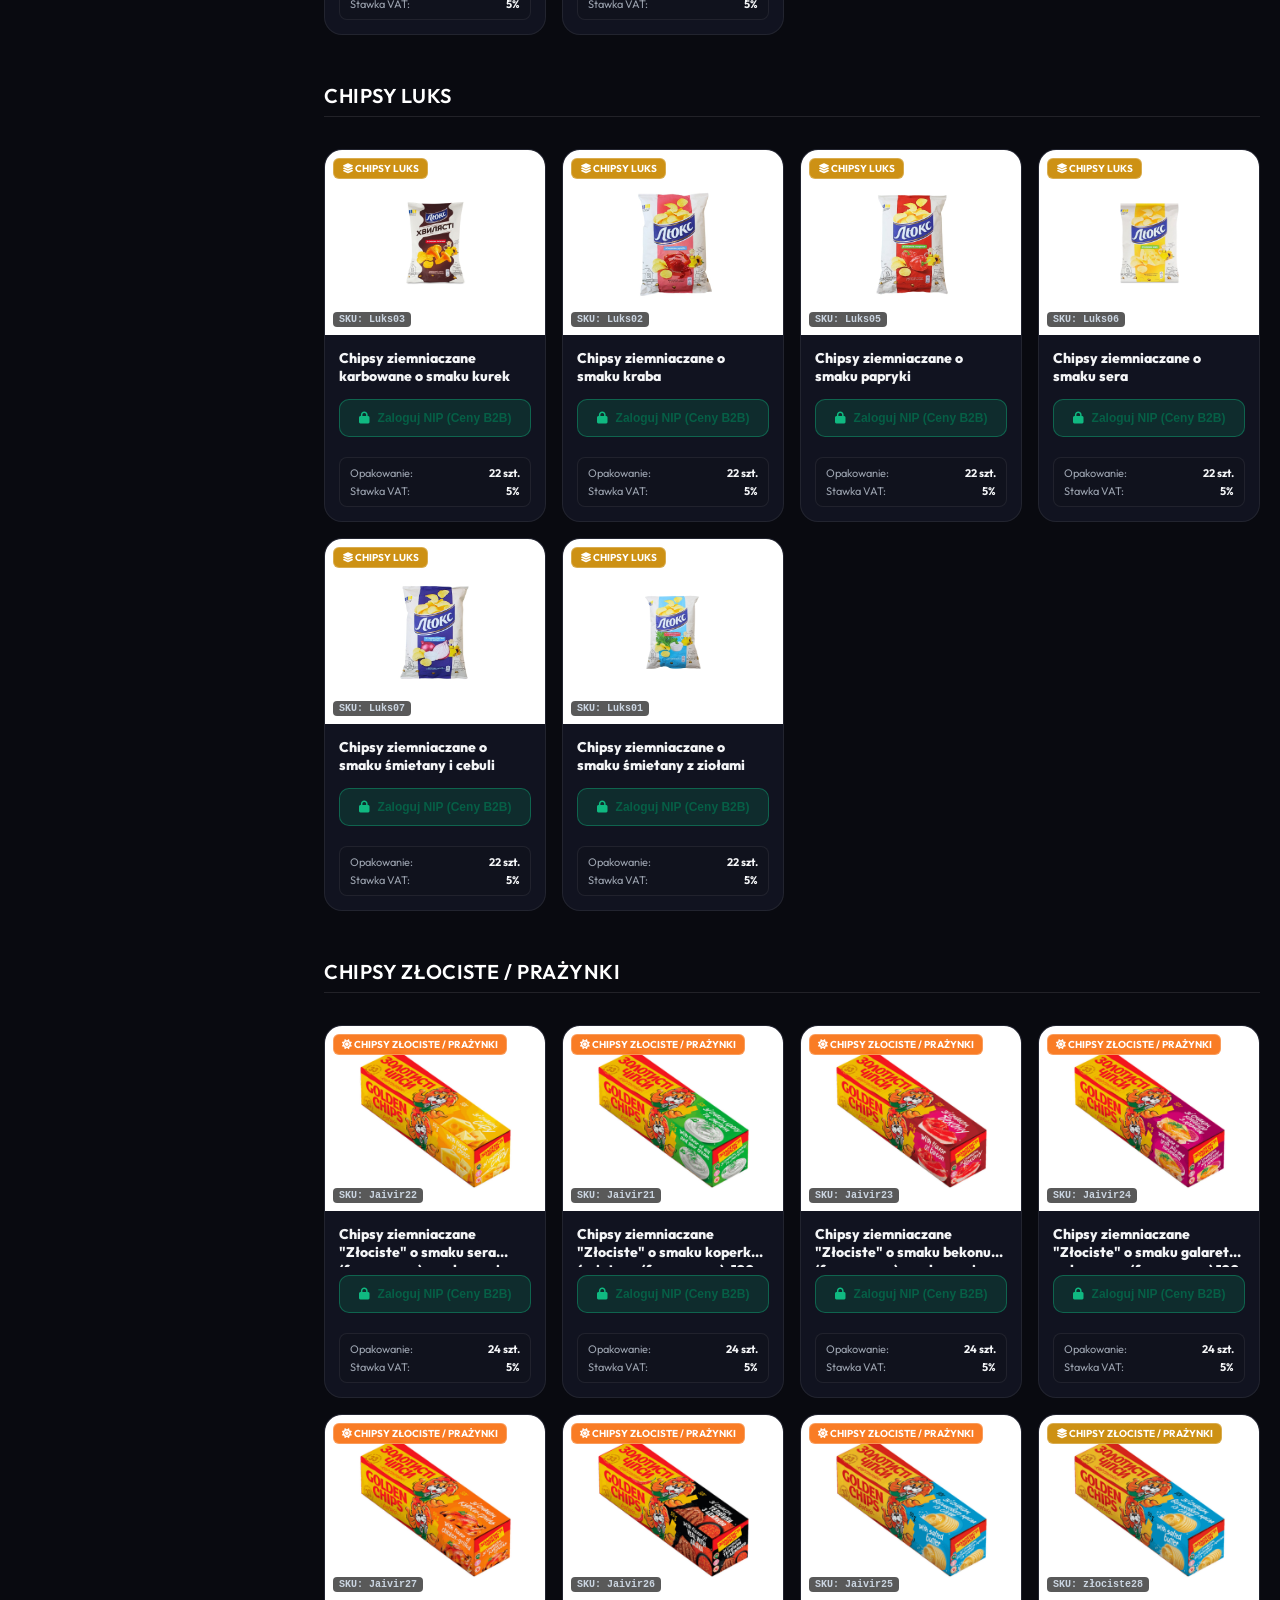
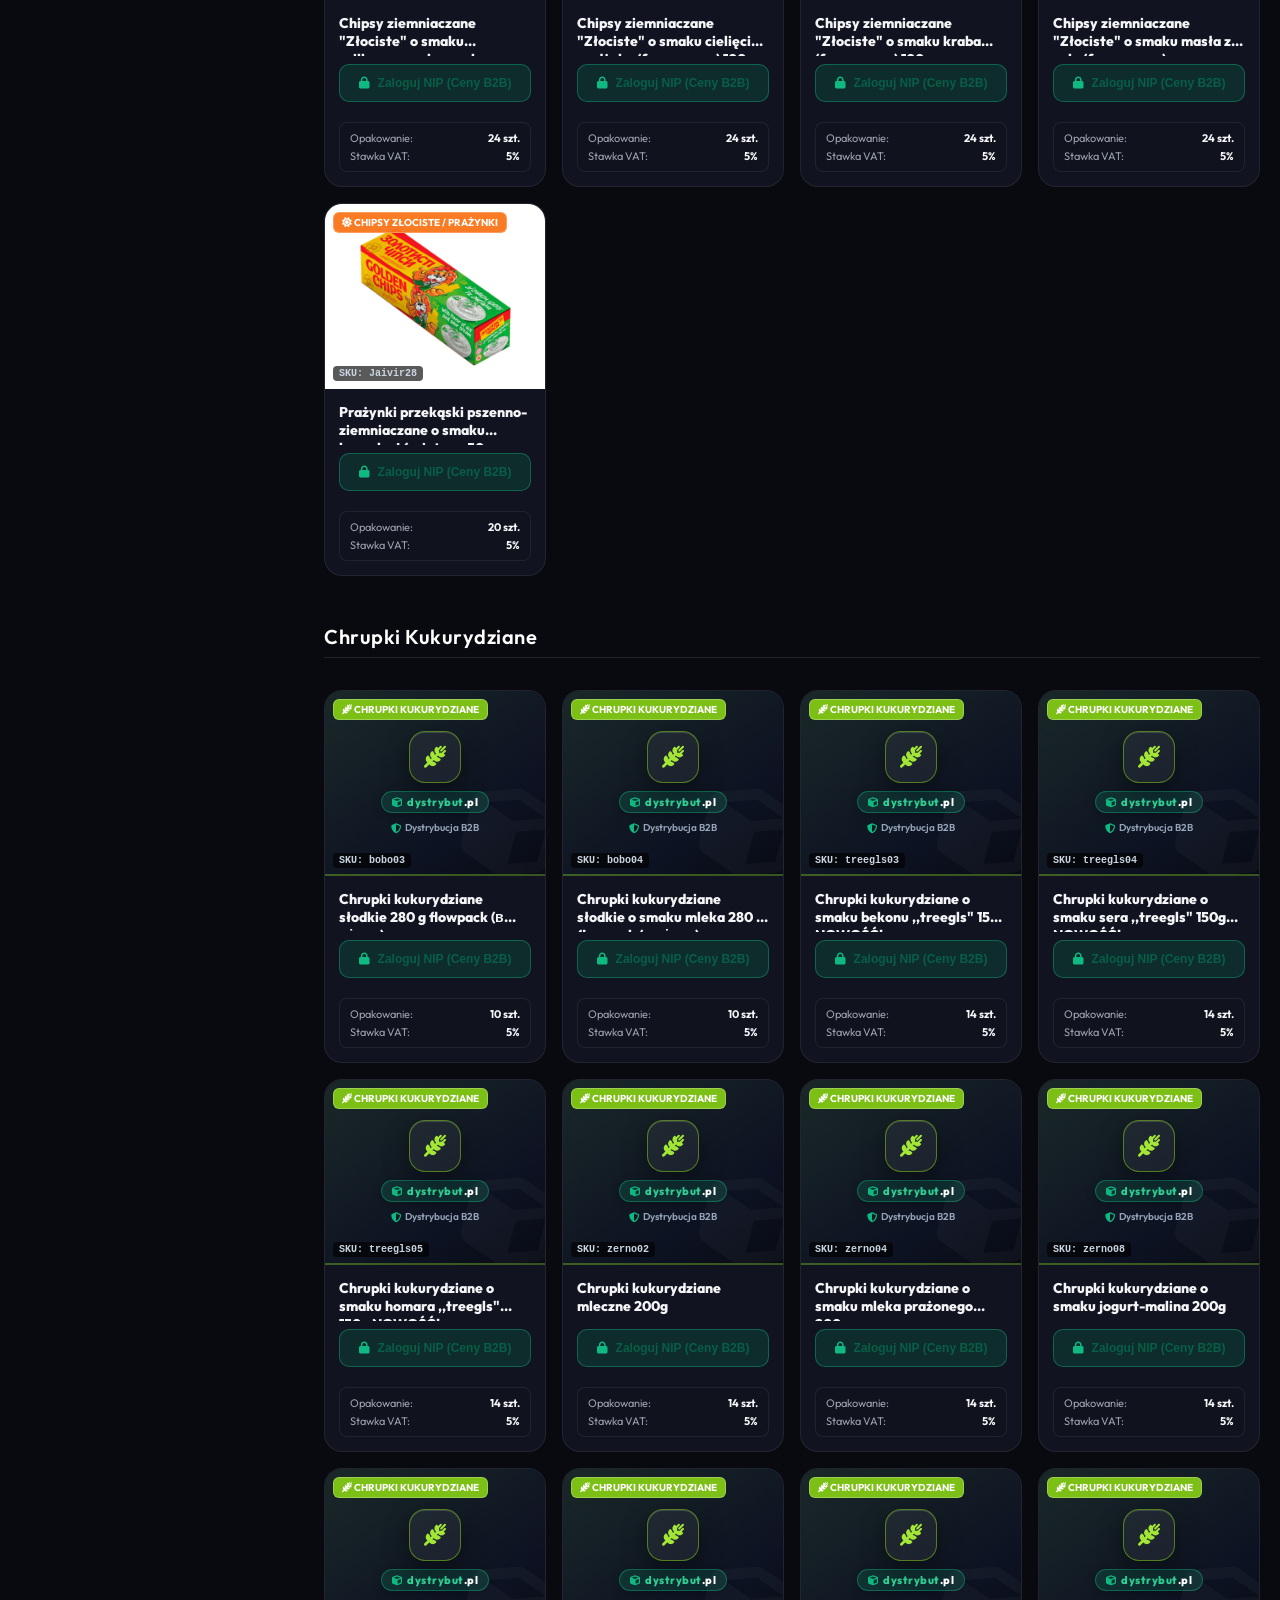
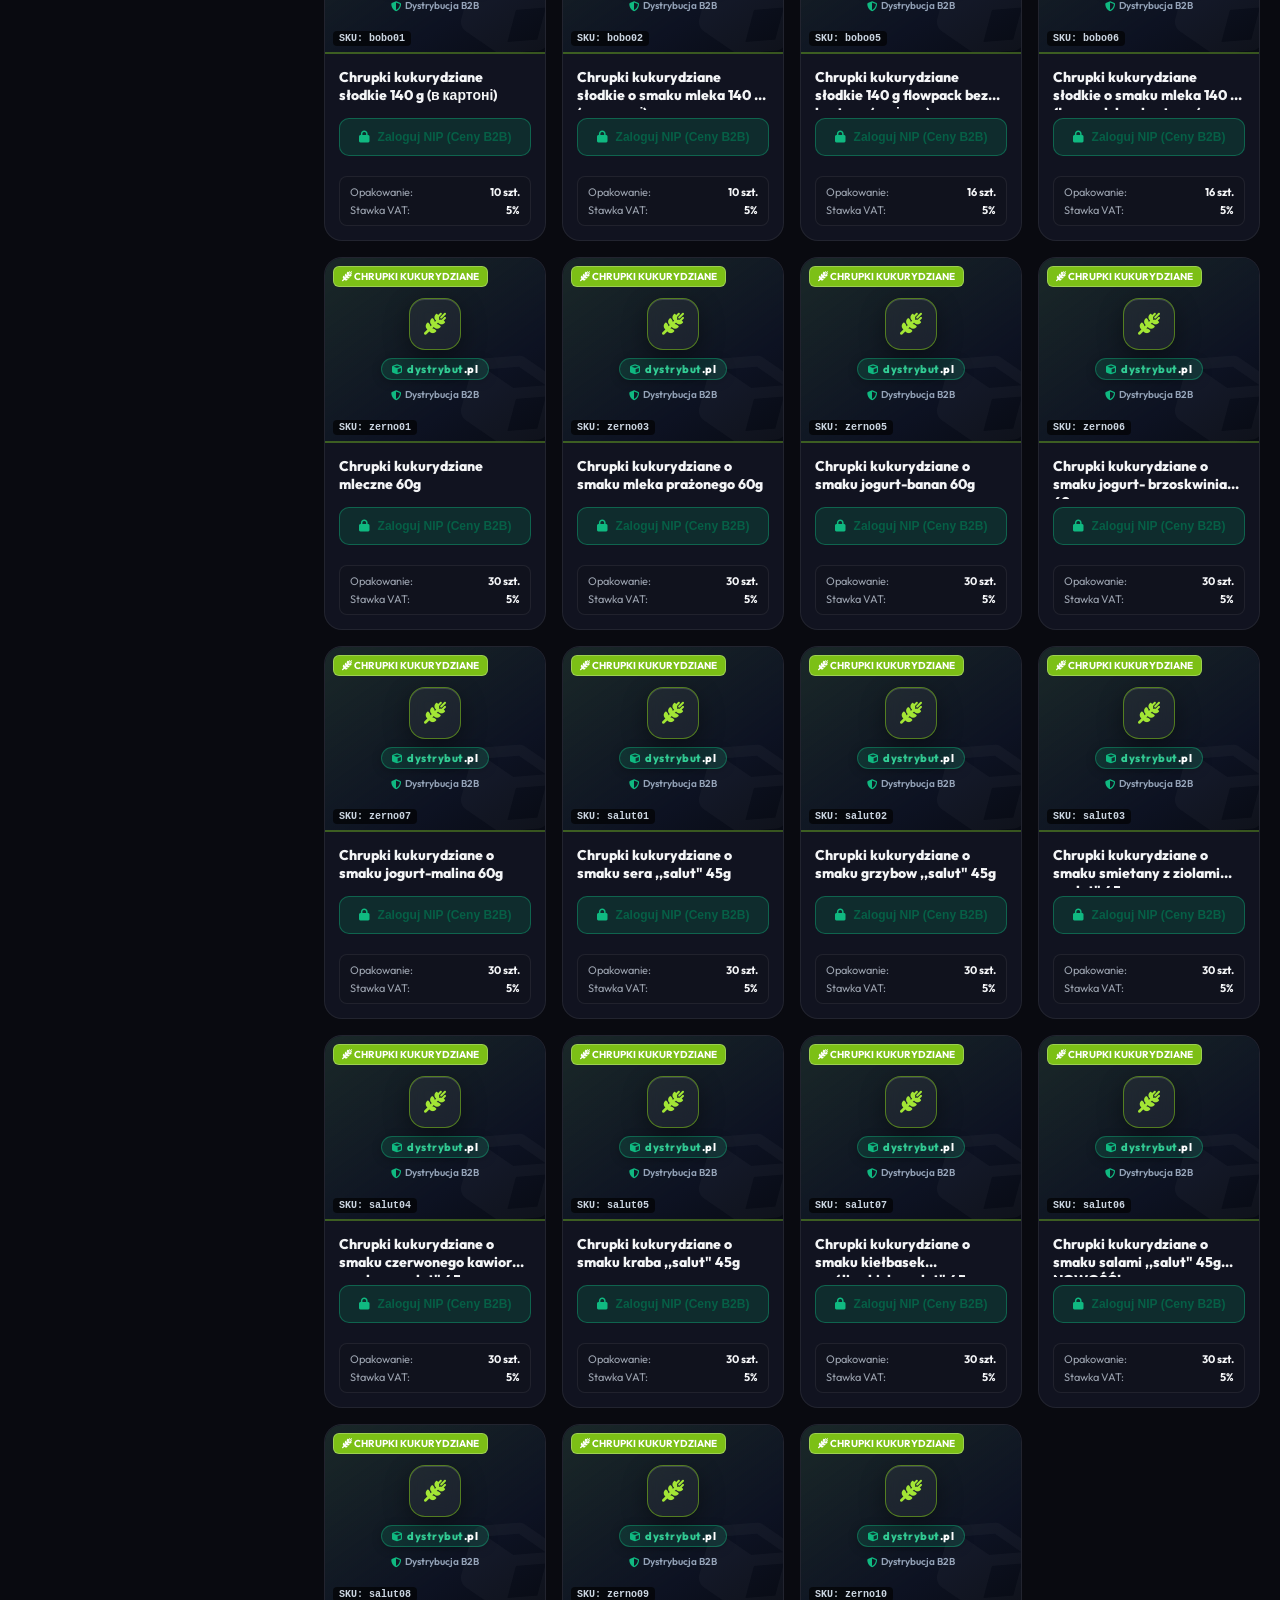
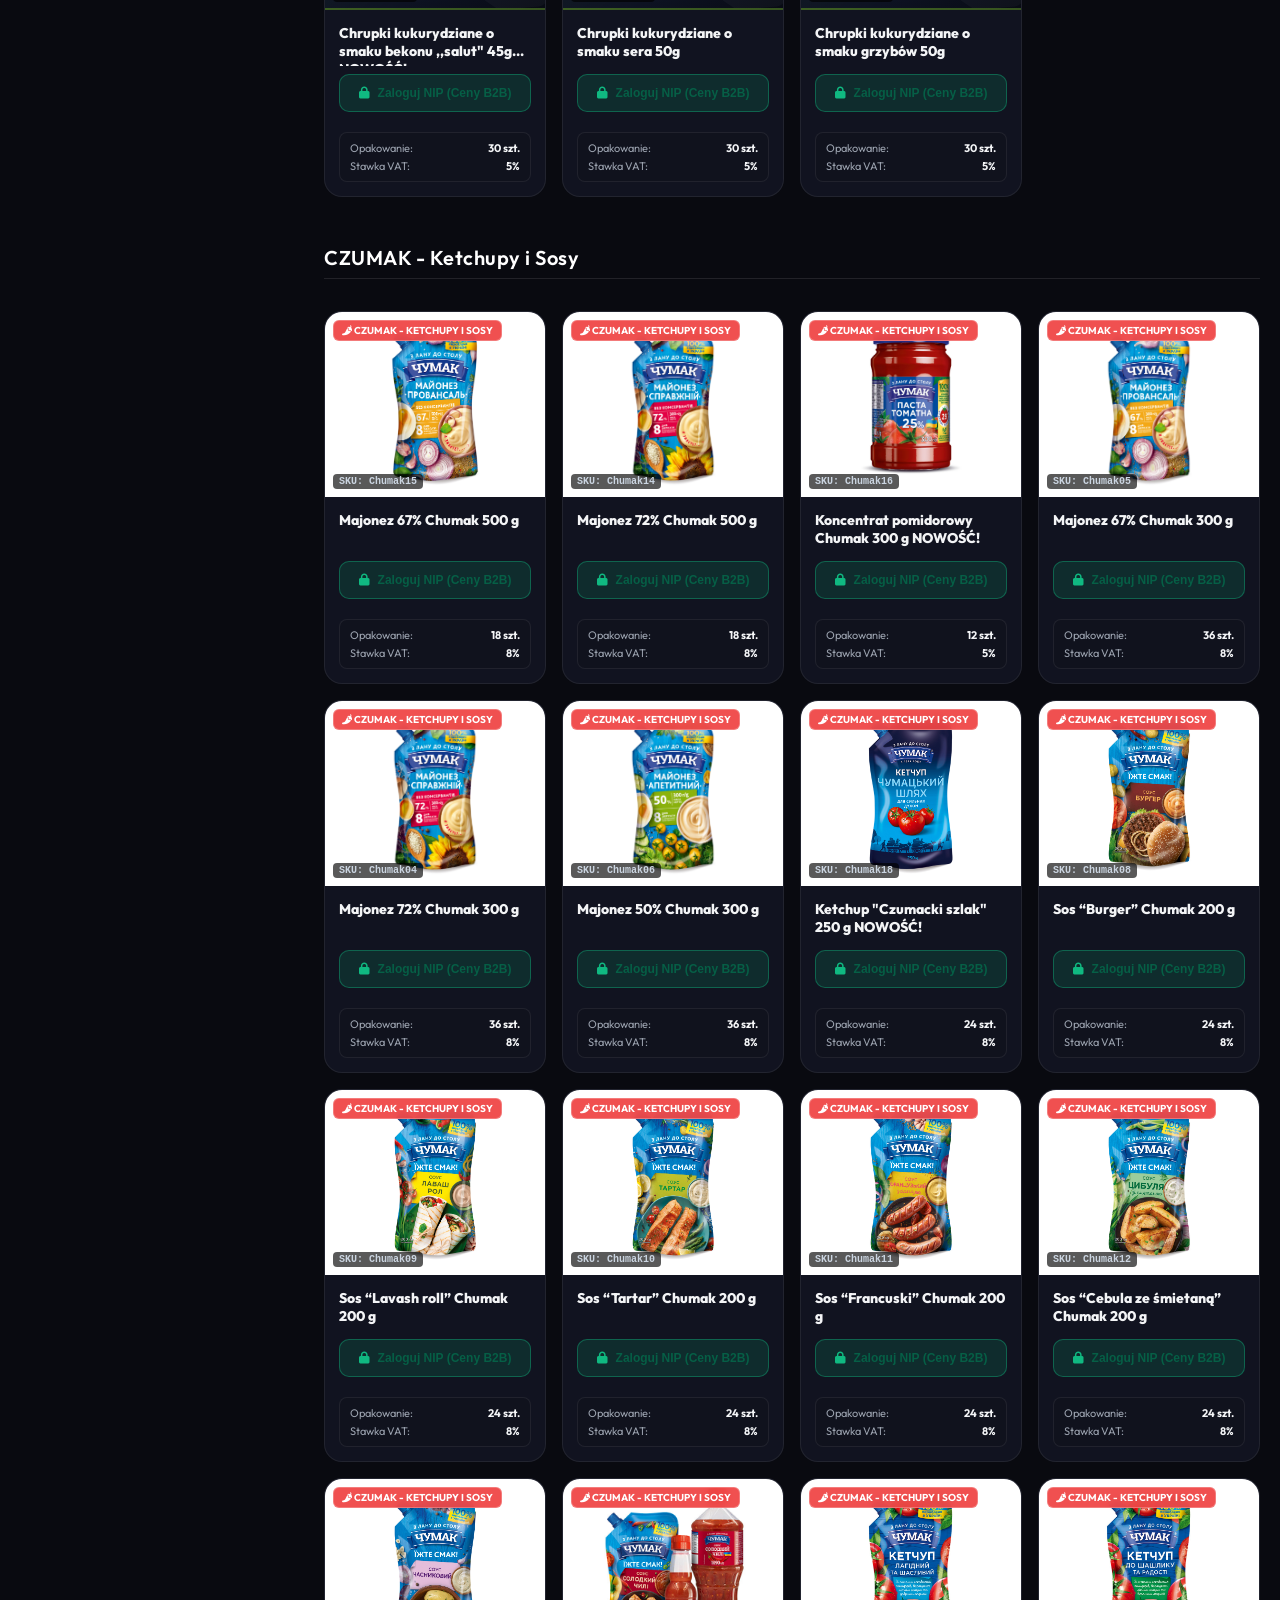
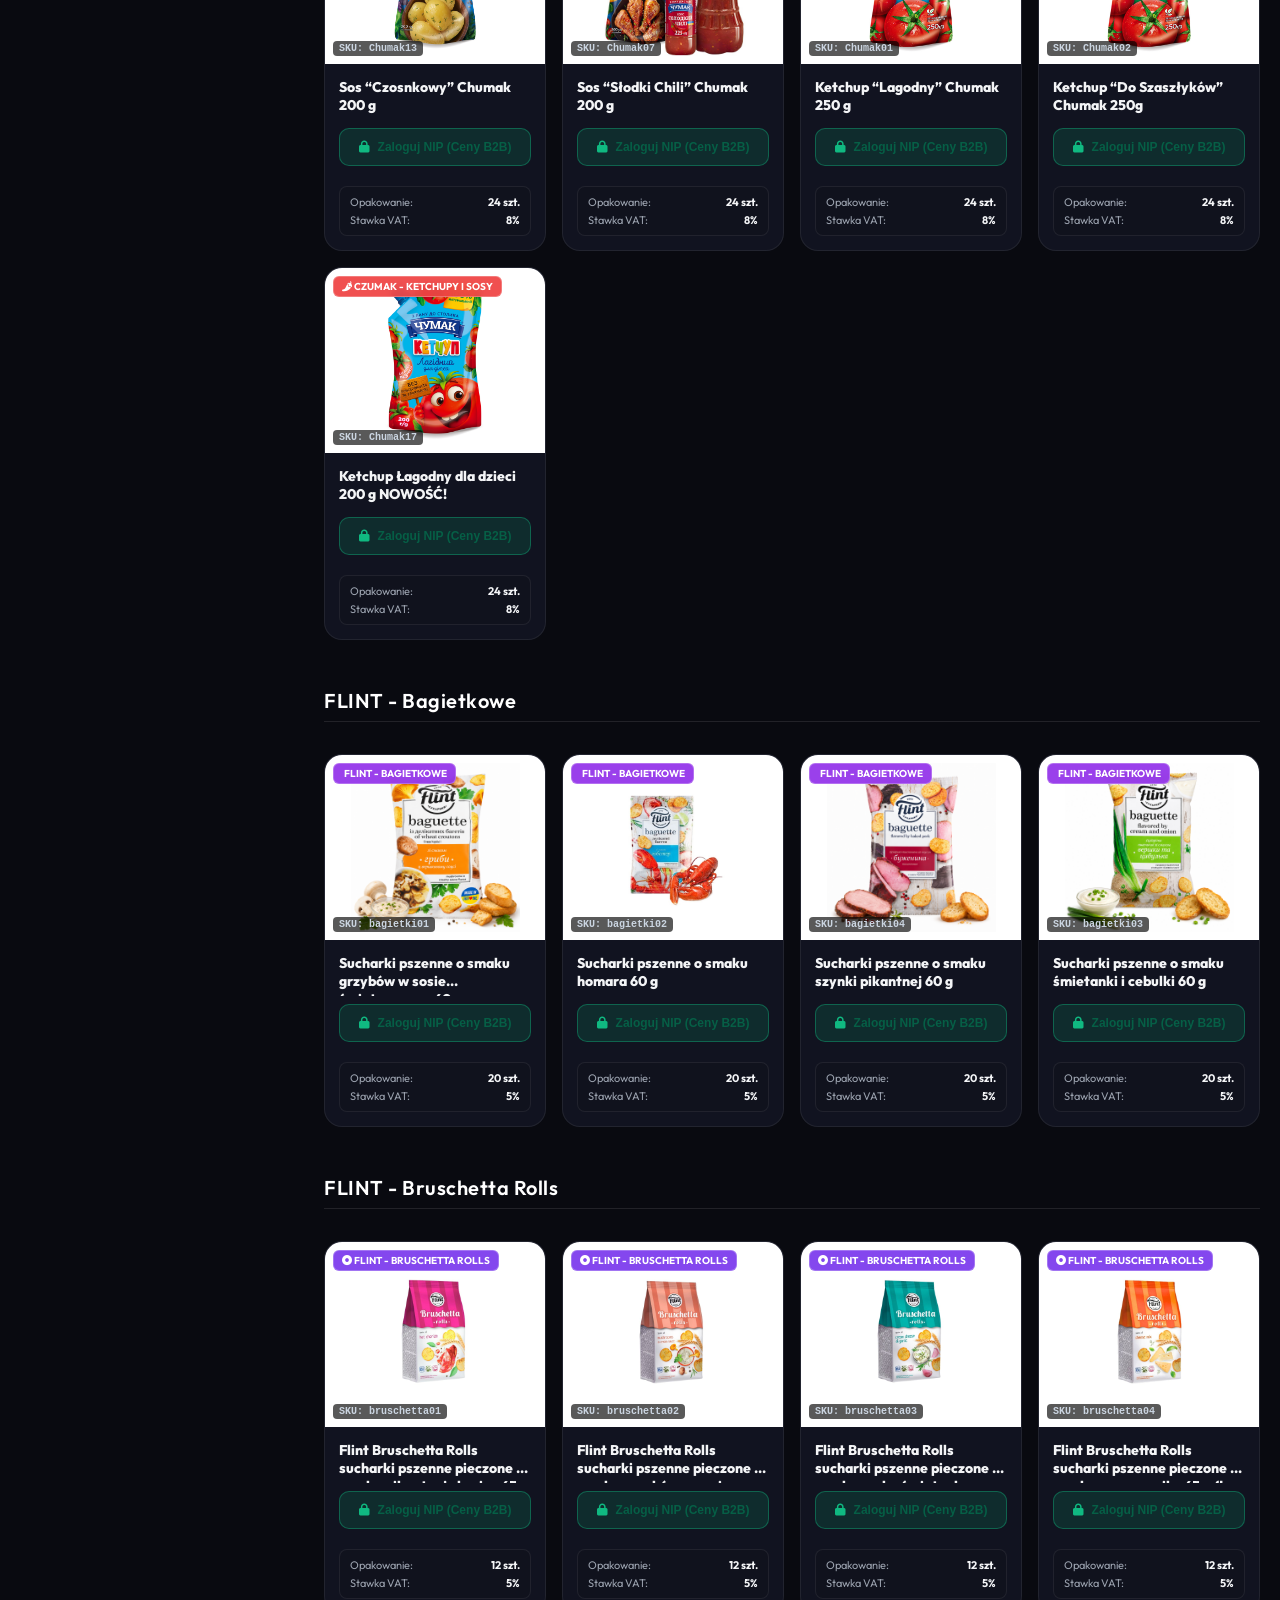
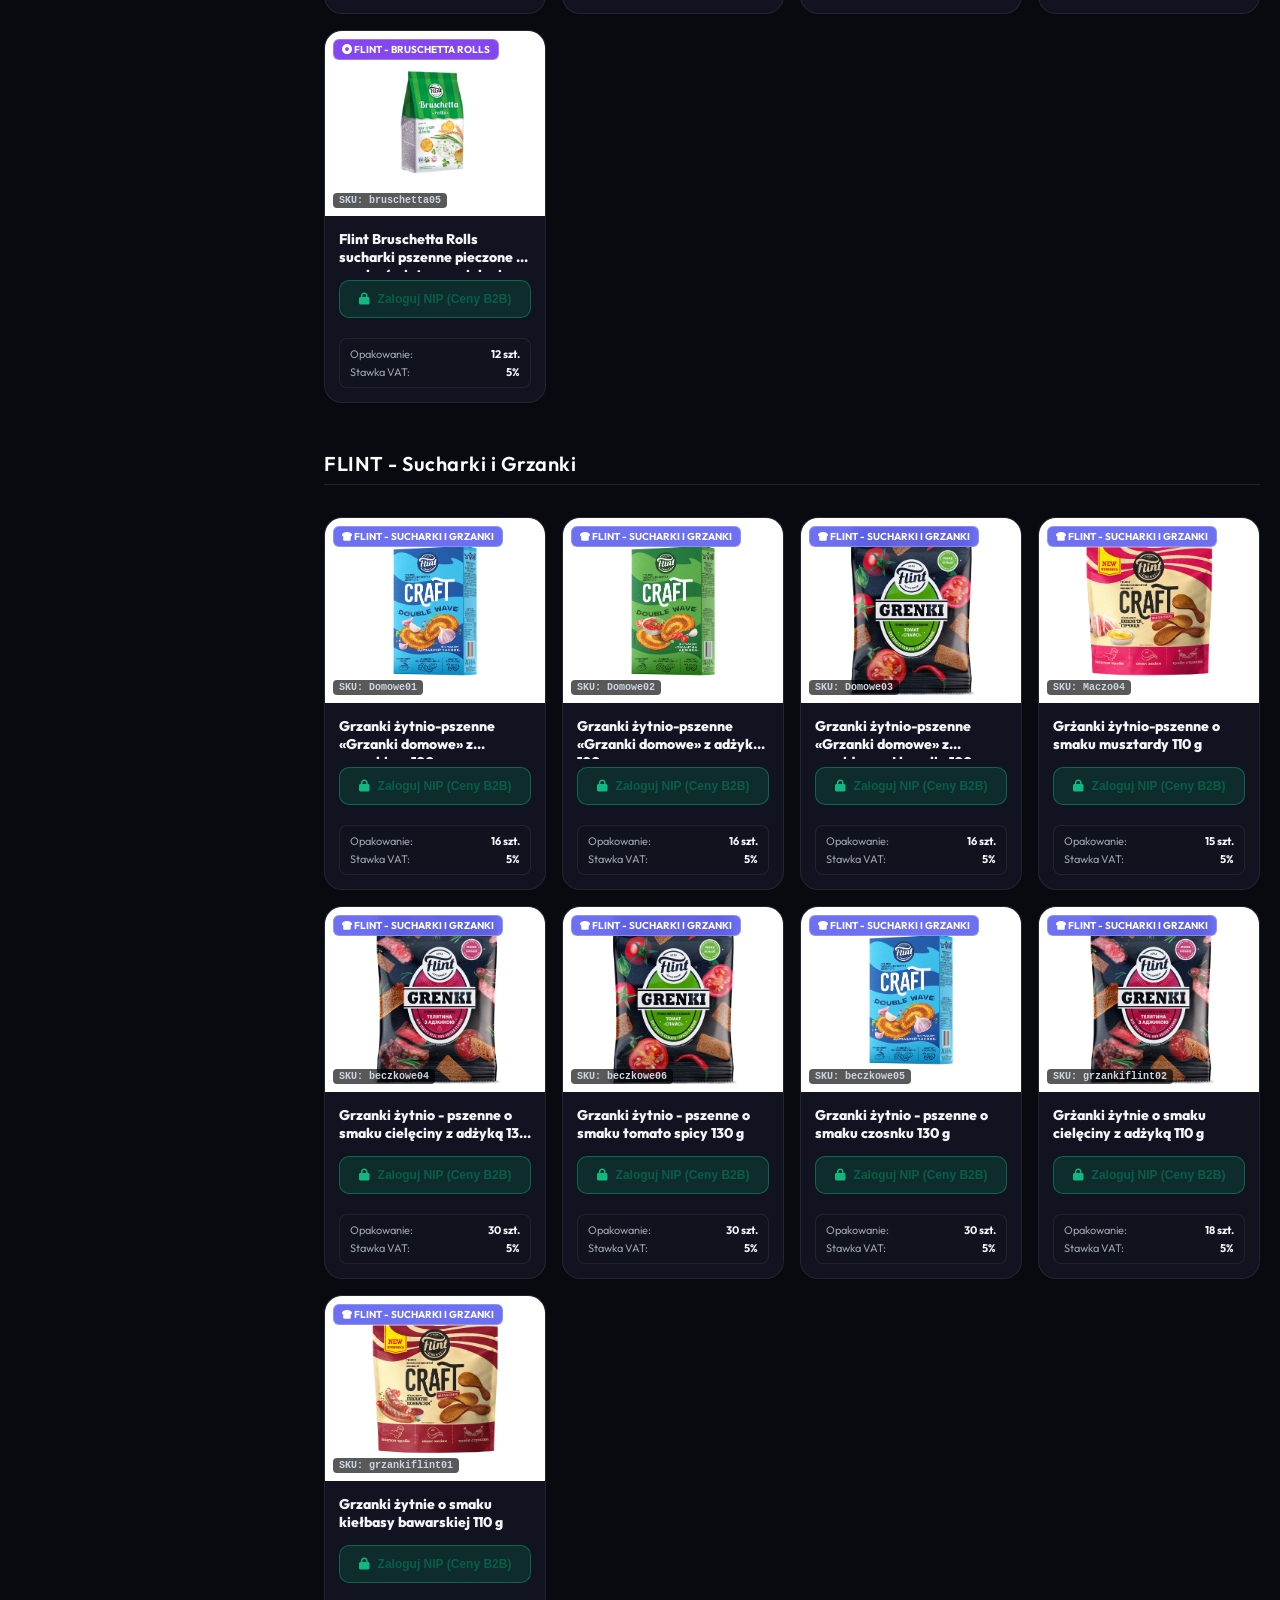
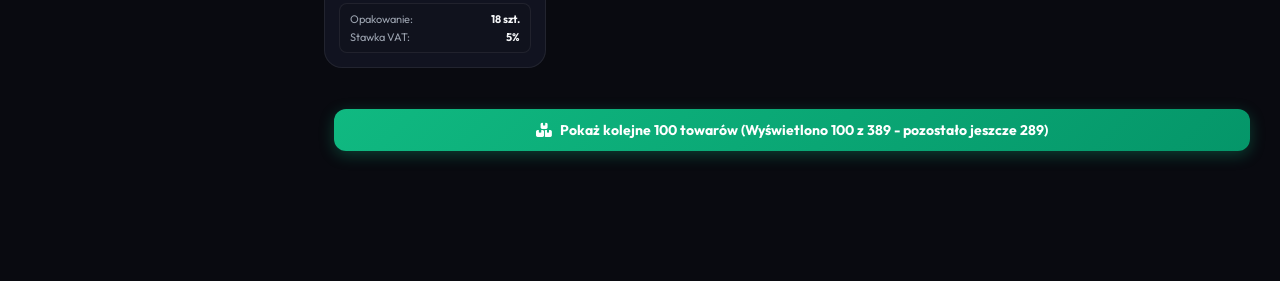
==== commit dd0ca0bb: "Nowy nowoczesny naglowek z logo 3D SVG oraz placeholdery dystrybut.pl" ====
--- a/index.html
+++ b/index.html
@@ -36,17 +36,52 @@
     </div>
 
     <div class="container">
-        
-        <!-- Nagłówek Katalogu Klienta -->
-        <header class="header-bar">
-            <div class="brand-block">
-                <div class="brand-badge" style="background: rgba(16, 185, 129, 0.15); color: #34d399; border: 1px solid rgba(16, 185, 129, 0.35);">
-                    <i class="fa-solid fa-cube"></i> dystrybut.pl
-                </div>
-                <h1 id="appTitle" style="font-size: 26px; font-weight: 800; display: flex; align-items: center; gap: 4px; margin: 0 0 2px 0;">
-                    <span style="color: #10b981;">dystrybut</span><span style="color: var(--text-main);">.pl</span>
-                </h1>
-                <p id="appSubtitle" style="font-size: 12px; color: var(--text-muted); margin: 0;">Hurtownia FMCG & Dystrybucja B2B</p>
+         <!-- Nagłówek Katalogu Klienta -->
+        <header class="header-bar" style="margin-bottom: 22px; padding: 12px 0;">
+            <div class="brand-header-link" onclick="selectCategory('Wszystkie')" title="dystrybut.pl - Strona Główna Hurtowni">
+                <div class="brand-logo-icon">
+                    <svg width="44" height="44" viewBox="0 0 48 48" fill="none" xmlns="http://www.w3.org/2000/svg">
+                        <defs>
+                            <linearGradient id="dystryTop" x1="0%" y1="0%" x2="100%" y2="100%">
+                                <stop offset="0%" stop-color="#34d399"/>
+                                <stop offset="100%" stop-color="#10b981"/>
+                            </linearGradient>
+                            <linearGradient id="dystryLeft" x1="0%" y1="0%" x2="100%" y2="100%">
+                                <stop offset="0%" stop-color="#059669"/>
+                                <stop offset="100%" stop-color="#047857"/>
+                            </linearGradient>
+                            <linearGradient id="dystryRight" x1="0%" y1="0%" x2="100%" y2="100%">
+                                <stop offset="0%" stop-color="#06b6d4"/>
+                                <stop offset="100%" stop-color="#0891b2"/>
+                            </linearGradient>
+                            <filter id="dystryGlow" x="-20%" y="-20%" width="140%" height="140%">
+                                <feDropShadow dx="0" dy="3" stdDeviation="4" flood-color="#10b981" flood-opacity="0.4"/>
+                            </filter>
+                        </defs>
+                        <g filter="url(#dystryGlow)">
+                            <!-- Górna ściana izometryczna sześcianu -->
+                            <polygon points="24,5 42,15 24,25 6,15" fill="url(#dystryTop)" />
+                            <!-- Lewa ściana -->
+                            <polygon points="6,15 24,25 24,43 6,33" fill="url(#dystryLeft)" />
+                            <!-- Prawa ściana -->
+                            <polygon points="24,25 42,15 42,33 24,43" fill="url(#dystryRight)" />
+                            <!-- Wewnętrzny rdzeń dystrybucji FMCG -->
+                            <circle cx="24" cy="24" r="5" fill="#ffffff" />
+                            <path d="M24 20 L27.5 24 L24 28 L20.5 24 Z" fill="#0f172a" />
+                        </g>
+                    </svg>
+                </div>
+                <div class="brand-text-group">
+                    <div class="brand-title-row">
+                        <span class="brand-title-main">dystrybut</span>
+                        <span class="brand-title-tld">.pl</span>
+                        <span class="brand-b2b-badge"><i class="fa-solid fa-cube"></i> B2B FMCG</span>
+                    </div>
+                    <div class="brand-tagline">
+                        <span class="brand-live-pulse" title="System hurtowni online"><span class="pulse-ring"></span><span class="pulse-core"></span></span>
+                        <span>Hurtownia FMCG & Dystrybucja B2B</span>
+                    </div>
+                </div>
             </div>
             
             <div class="header-actions" style="display: flex; align-items: center; gap: 10px;">
@@ -98,30 +133,23 @@
                             <input type="text" id="catalogSearchInput" class="search-input" placeholder="Wyszukaj po nazwie towaru, EAN lub SKU...">
                         </div>
                         <button type="button" id="openCategoryDrawerBtn" class="mobile-only-btn" onclick="openCategoryDrawer()" style="background: linear-gradient(135deg, rgba(16,185,129,0.15), rgba(5,150,105,0.25)); border: 1px solid rgba(16,185,129,0.45); color: #34d399; font-weight: 700; font-size: 13px; padding: 0 16px; border-radius: 14px; cursor: pointer; display: flex; align-items: center; gap: 8px; white-space: nowrap; transition: all 0.2s;" title="Otwórz pełną listę kategorii">
-                            <i class="fa-solid fa-bars-staggered"></i> <span class="hide-on-mobile">Kategorie</span>
-                            <span id="drawerTotalCatsBadge" style="background: rgba(16,185,129,0.3); color: #fff; padding: 2px 7px; border-radius: 10px; font-size: 11px; font-weight: 800;">38</span>
+                            <i class="fa-solid fa-list-ul"></i> <span>Kategorie</span>
                         </button>
                     </div>
 
-                    <!-- MOBILNY POZIOMY PASEK KATEGORII (TYLKO NA TELEFONACH) -->
-                    <div class="categories-bar mobile-only-bar" id="categoriesBar">
-                        <!-- Generowane dynamicznie w app.js -->
-                    </div>
-                    
-                    <div class="subcategories-bar" id="subCategoriesBar" style="display: none;">
-                        <!-- Generowane dynamicznie w app.js na podstawie wybranej kategorii -->
-                    </div>
-
-                    <div class="catalog-active-header" id="catalogActiveHeader" style="display: flex; justify-content: space-between; align-items: center; margin-bottom: 14px; padding-bottom: 8px; border-bottom: 1px solid var(--border-color);">
-                        <h2 id="currentCategoryTitle" style="font-size: 18px; font-weight: 800; margin: 0; color: var(--text-main); display: flex; align-items: center; gap: 8px;">
-                            <i class="fa-solid fa-boxes-packing" style="color: #10b981;"></i> Wszystkie Towary
-                        </h2>
-                        <span id="activeProductsCount" style="font-size: 13px; color: var(--text-muted); font-weight: 600;">(0 produktów)</span>
-                    </div>
-
-                    <div class="products-grid" id="catalogProductsGrid"></div>
-                </div>
-            </div>
+                    <!-- Pasek aktywnej kategorii -->
+                    <div class="catalog-active-header" id="catalogActiveHeader">
+                        <h2 id="currentCategoryTitle">Wszystkie Towary</h2>
+                        <span class="active-count-chip" id="currentCategoryCountChip">0 produktów</span>
+                    </div>
+
+                    <!-- Siatka kafelków towarów -->
+                    <div class="products-grid" id="catalogProductsGrid">
+                        <!-- Dynamicznie generowane kafelki Nordic Clean -->
+                    </div>
+                </div>
+            </div>
+
         </section>
 
     </div>
@@ -132,7 +160,7 @@
     <div class="modal" id="productDetailsModal">
         <div class="modal-content modal-lg" style="background: #111422; border: 1px solid rgba(255,255,255,0.12); border-radius: 20px; max-width: 750px; width: 95%;">
             <div class="modal-header" style="border-bottom: 1px solid rgba(255,255,255,0.08); padding-bottom: 15px;">
-                <div class="brand-badge" id="modalProductCategoryBadge" style="font-size: 11px; margin: 0;">
+                <div class="brand-badge" id="modalProductCategoryBadge" style="font-size: 11px; margin: 0; background: rgba(16, 185, 129, 0.15); color: #34d399; border: 1px solid rgba(16, 185, 129, 0.35);">
                     <i class="fa-solid fa-tag"></i> Produkt
                 </div>
                 <button class="modal-close" onclick="closeModal('productDetailsModal')" style="background: none; border: none; color: var(--text-muted); font-size: 26px; cursor: pointer;">&times;</button>
@@ -140,10 +168,21 @@
             <div class="modal-body" style="padding-top: 15px;">
                 <div style="display: grid; grid-template-columns: repeat(auto-fit, minmax(260px, 1fr)); gap: 20px; align-items: center;">
                     
-                    <!-- LEWA KOLUMNA: PACKSHOT HD -->
+                    <!-- LEWA KOLUMNA: PACKSHOT HD LUB PLACEHOLDER DYSTRYBUT.PL -->
                     <div style="display: flex; flex-direction: column; align-items: center; gap: 10px;">
-                        <div style="width: 100%; aspect-ratio: 1/1; max-width: 320px; background: #ffffff; border-radius: 16px; display: flex; align-items: center; justify-content: center; overflow: hidden; box-shadow: 0 10px 25px rgba(0,0,0,0.5); border: 2px solid rgba(255,255,255,0.1);">
-                            <img id="modalProductImg" src="" alt="Zdjęcie produktu" style="width: 100%; height: 100%; object-fit: contain; padding: 12px;">
+                        <div style="width: 100%; aspect-ratio: 1/1; max-width: 320px; background: #0f172a; border-radius: 16px; display: flex; align-items: center; justify-content: center; overflow: hidden; box-shadow: 0 10px 25px rgba(0,0,0,0.5); border: 2px solid rgba(255,255,255,0.1); position: relative;">
+                            <img id="modalProductImg" src="" alt="Zdjęcie produktu" style="width: 100%; height: 100%; object-fit: contain; padding: 12px; background: #ffffff;" onerror="this.style.display='none'; document.getElementById('modalProductBrandedPlaceholder').style.display='flex';">
+                            <div id="modalProductBrandedPlaceholder" class="dystrybut-modal-placeholder" style="display: none;">
+                                <div id="modalPlaceholderIconCircle" class="modal-placeholder-icon-circle">
+                                    <i class="fa-solid fa-cube" style="color: #34d399;"></i>
+                                </div>
+                                <div id="modalPlaceholderBrandBadge" class="modal-placeholder-brand-badge">
+                                    <i class="fa-solid fa-cube"></i> dystrybut.pl
+                                </div>
+                                <div style="font-size: 11px; color: var(--text-dim); display: flex; align-items: center; gap: 5px;" id="modalProductImgQualityBadge">
+                                    <i class="fa-solid fa-shield-halved" style="color: #10b981;"></i> Gwarancja dystrybut.pl
+                                </div>
+                            </div>
                         </div>
                     </div>
 
--- a/style.css
+++ b/style.css
@@ -100,9 +100,9 @@
 
 .header-actions {
     display: flex;
-    flex-direction: column;
-    align-items: flex-end;
-    gap: 8px;
+    flex-direction: row;
+    align-items: center;
+    gap: 10px;
 }
 
 .btn-mode-toggle {
@@ -1611,3 +1611,320 @@
 body.theme-light #currentCategoryTitle {
     color: #0f172a !important;
 }
+
+/* ==========================================================================
+   NOWOCZESNY NAGŁÓWEK & LOGO DYSTRYBUT.PL
+   ========================================================================== */
+.brand-header-link {
+    display: flex;
+    align-items: center;
+    gap: 14px;
+    text-decoration: none;
+    cursor: pointer;
+    user-select: none;
+    transition: transform 0.2s ease;
+}
+.brand-header-link:hover {
+    transform: translateY(-1px);
+}
+
+.brand-logo-icon {
+    position: relative;
+    width: 48px;
+    height: 48px;
+    display: flex;
+    align-items: center;
+    justify-content: center;
+    flex-shrink: 0;
+    transition: transform 0.3s cubic-bezier(0.34, 1.56, 0.64, 1);
+}
+.brand-header-link:hover .brand-logo-icon {
+    transform: rotate(-4deg) scale(1.06);
+}
+
+.brand-text-group {
+    display: flex;
+    flex-direction: column;
+    gap: 2px;
+}
+
+.brand-title-row {
+    display: flex;
+    align-items: center;
+    gap: 6px;
+    line-height: 1.1;
+}
+
+.brand-title-main {
+    font-size: 26px;
+    font-weight: 900;
+    letter-spacing: -0.5px;
+    color: #ffffff;
+    font-family: system-ui, -apple-system, sans-serif;
+}
+
+.brand-title-tld {
+    font-size: 26px;
+    font-weight: 900;
+    letter-spacing: -0.5px;
+    background: linear-gradient(135deg, #34d399 0%, #10b981 50%, #06b6d4 100%);
+    -webkit-background-clip: text;
+    -webkit-text-fill-color: transparent;
+}
+
+.brand-b2b-badge {
+    font-size: 10px;
+    font-weight: 800;
+    letter-spacing: 0.8px;
+    text-transform: uppercase;
+    background: rgba(16, 185, 129, 0.15);
+    color: #34d399;
+    border: 1px solid rgba(16, 185, 129, 0.4);
+    padding: 2px 7px;
+    border-radius: 6px;
+    margin-left: 4px;
+    box-shadow: 0 2px 8px rgba(16, 185, 129, 0.2);
+}
+
+.brand-tagline {
+    font-size: 12px;
+    color: #94a3b8;
+    display: flex;
+    align-items: center;
+    gap: 7px;
+    font-weight: 500;
+}
+
+/* Pulsujący punkt na żywo (Live B2B Warehouse) */
+.brand-live-pulse {
+    position: relative;
+    width: 8px;
+    height: 8px;
+    display: inline-flex;
+    align-items: center;
+    justify-content: center;
+}
+.brand-live-pulse .pulse-core {
+    width: 6px;
+    height: 6px;
+    border-radius: 50%;
+    background: #10b981;
+}
+.brand-live-pulse .pulse-ring {
+    position: absolute;
+    width: 100%;
+    height: 100%;
+    border-radius: 50%;
+    background: #10b981;
+    opacity: 0.75;
+    animation: pulseGlow 2s infinite cubic-bezier(0.4, 0, 0.6, 1);
+}
+@keyframes pulseGlow {
+    0% { transform: scale(1); opacity: 0.8; }
+    50% { transform: scale(2.4); opacity: 0; }
+    100% { transform: scale(1); opacity: 0; }
+}
+
+/* ==========================================================================
+   NOWOCZESNE PLACEHOLDERY DYSTRYBUT.PL DLA KAFELKÓW I MODALI
+   ========================================================================== */
+.dystrybut-card-placeholder {
+    width: 100%;
+    height: 100%;
+    position: relative;
+    overflow: hidden;
+    display: flex;
+    flex-direction: column;
+    align-items: center;
+    justify-content: center;
+    gap: 8px;
+    padding: 16px;
+    border-bottom: 2px solid rgba(16, 185, 129, 0.3);
+    background: linear-gradient(145deg, rgba(16, 185, 129, 0.12) 0%, #0d1222 70%, #080b14 100%);
+    transition: all 0.3s ease;
+}
+
+.placeholder-watermark {
+    position: absolute;
+    right: -10px;
+    bottom: -15px;
+    font-size: 90px;
+    color: rgba(255, 255, 255, 0.03);
+    pointer-events: none;
+    user-select: none;
+    transform: rotate(15deg);
+}
+
+.placeholder-icon-circle {
+    width: 52px;
+    height: 52px;
+    border-radius: 16px;
+    background: rgba(255, 255, 255, 0.05);
+    border: 1.5px solid rgba(16, 185, 129, 0.5);
+    box-shadow: 0 8px 24px rgba(0, 0, 0, 0.4), inset 0 1px 0 rgba(255,255,255,0.15);
+    backdrop-filter: blur(8px);
+    display: flex;
+    align-items: center;
+    justify-content: center;
+    font-size: 22px;
+    transition: transform 0.25s ease, box-shadow 0.25s ease;
+}
+.catalog-card:hover .placeholder-icon-circle {
+    transform: scale(1.08);
+}
+
+.placeholder-brand-pill {
+    display: inline-flex;
+    align-items: center;
+    gap: 5px;
+    background: rgba(16, 185, 129, 0.15);
+    border: 1px solid rgba(16, 185, 129, 0.4);
+    padding: 3px 10px;
+    border-radius: 20px;
+    box-shadow: 0 2px 10px rgba(0, 0, 0, 0.25);
+}
+.placeholder-brand-pill .brand-text {
+    font-size: 11px;
+    font-weight: 800;
+    color: #34d399;
+    letter-spacing: 0.5px;
+}
+.placeholder-brand-pill .brand-dot {
+    color: #ffffff;
+}
+
+.placeholder-tagline {
+    display: flex;
+    align-items: center;
+    gap: 4px;
+    font-size: 10px;
+    font-weight: 600;
+    color: #94a3b8;
+}
+
+/* Modal Placeholder Styling */
+.dystrybut-modal-placeholder {
+    width: 100%;
+    height: 100%;
+    background: linear-gradient(145deg, rgba(16, 185, 129, 0.12) 0%, #0d1222 75%, #080b14 100%);
+    border-radius: 14px;
+    display: flex;
+    flex-direction: column;
+    align-items: center;
+    justify-content: center;
+    gap: 12px;
+    padding: 24px;
+}
+.modal-placeholder-icon-circle {
+    width: 74px;
+    height: 74px;
+    border-radius: 22px;
+    background: rgba(255, 255, 255, 0.06);
+    border: 2px solid rgba(16, 185, 129, 0.6);
+    display: flex;
+    align-items: center;
+    justify-content: center;
+    font-size: 32px;
+    box-shadow: 0 10px 30px rgba(0, 0, 0, 0.5);
+}
+.modal-placeholder-brand-badge {
+    background: rgba(16, 185, 129, 0.2);
+    border: 1px solid rgba(16, 185, 129, 0.5);
+    color: #34d399;
+    padding: 5px 16px;
+    border-radius: 20px;
+    font-size: 13px;
+    font-weight: 800;
+    letter-spacing: 0.5px;
+}
+
+/* ==========================================================================
+   WSPARCIE DLA TRYBU JASNEGO (THEME LIGHT)
+   ========================================================================== */
+body.theme-light .brand-title-main {
+    color: #0f172a !important;
+}
+body.theme-light .brand-tagline {
+    color: #64748b !important;
+}
+body.theme-light .brand-b2b-badge {
+    background: rgba(16, 185, 129, 0.1) !important;
+    color: #059669 !important;
+    border-color: rgba(16, 185, 129, 0.3) !important;
+}
+body.theme-light .dystrybut-card-placeholder {
+    background: linear-gradient(145deg, #f8fafc 0%, #eef2f6 100%) !important;
+    border-bottom-color: rgba(16, 185, 129, 0.35) !important;
+}
+body.theme-light .placeholder-icon-circle {
+    background: #ffffff !important;
+    border-color: rgba(16, 185, 129, 0.5) !important;
+    box-shadow: 0 4px 14px rgba(0, 0, 0, 0.06) !important;
+}
+body.theme-light .placeholder-brand-pill {
+    background: #ffffff !important;
+    border-color: rgba(16, 185, 129, 0.4) !important;
+    box-shadow: 0 2px 8px rgba(0, 0, 0, 0.05) !important;
+}
+body.theme-light .placeholder-brand-pill .brand-text {
+    color: #059669 !important;
+}
+body.theme-light .placeholder-brand-pill .brand-dot {
+    color: #0f172a !important;
+}
+body.theme-light .placeholder-tagline {
+    color: #64748b !important;
+}
+body.theme-light .dystrybut-modal-placeholder {
+    background: linear-gradient(145deg, #f8fafc 0%, #e2e8f0 100%) !important;
+}
+body.theme-light .modal-placeholder-icon-circle {
+    background: #ffffff !important;
+    box-shadow: 0 6px 20px rgba(0, 0, 0, 0.08) !important;
+}
+body.theme-light .modal-placeholder-brand-badge {
+    background: #ffffff !important;
+    border-color: rgba(16, 185, 129, 0.4) !important;
+    color: #059669 !important;
+}
+
+@media (max-width: 640px) {
+    .header-bar {
+        flex-direction: column;
+        align-items: flex-start;
+        gap: 12px;
+        margin-bottom: 15px;
+    }
+    .brand-header-link {
+        gap: 10px;
+        width: 100%;
+        justify-content: flex-start;
+    }
+    .brand-title-main { font-size: 22px; }
+    .brand-title-tld { font-size: 22px; }
+    .brand-b2b-badge { font-size: 9px; padding: 2px 6px; }
+    .brand-tagline { font-size: 11px; }
+    .brand-logo-icon { width: 38px; height: 38px; }
+    .header-actions {
+        width: 100%;
+        display: flex;
+        justify-content: space-between;
+        align-items: center;
+        gap: 8px;
+    }
+    .header-actions #b2bHeaderAuthContainer {
+        flex: 1;
+    }
+    .header-actions #b2bHeaderAuthContainer button,
+    .header-actions #b2bHeaderAuthContainer div {
+        width: 100%;
+        justify-content: center;
+        padding: 8px 10px;
+        font-size: 11.5px;
+    }
+    .header-actions .btn-cart-header {
+        padding: 8px 14px;
+        font-size: 12px;
+        white-space: nowrap;
+    }
+}
